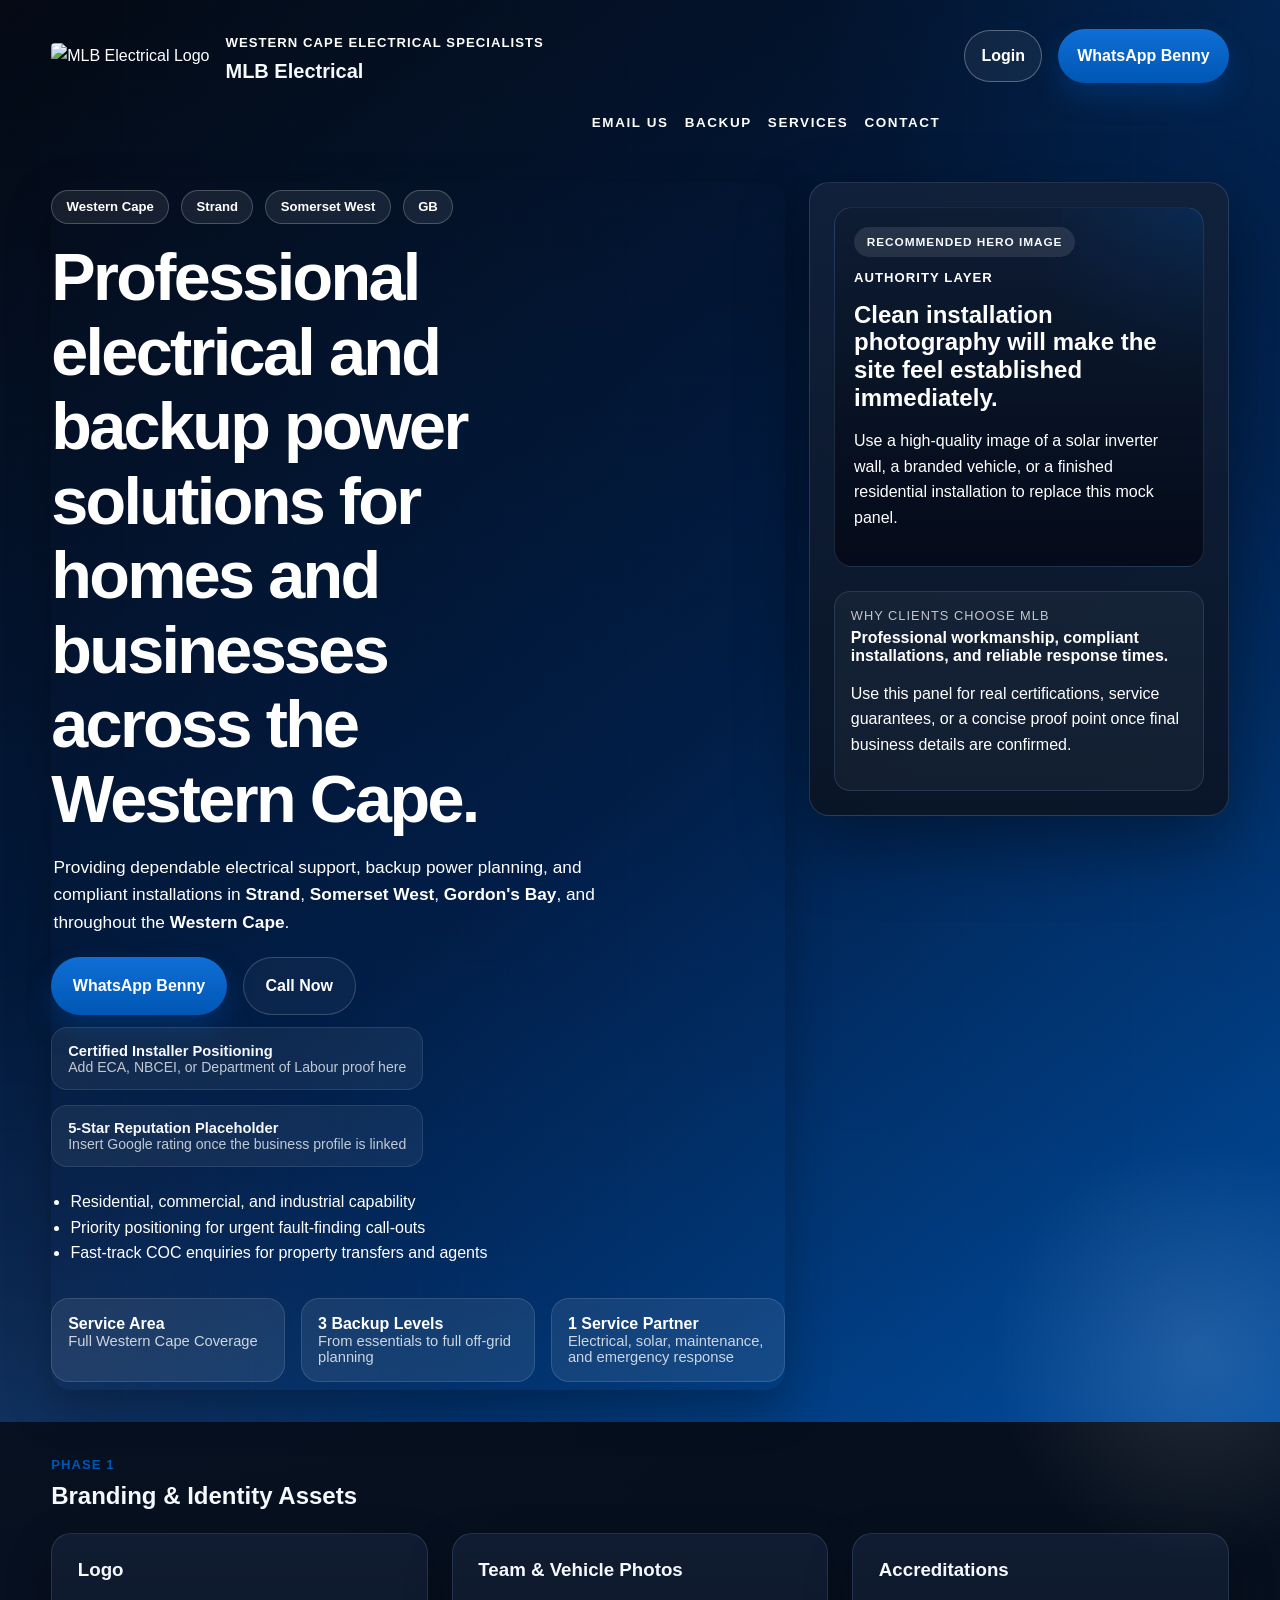
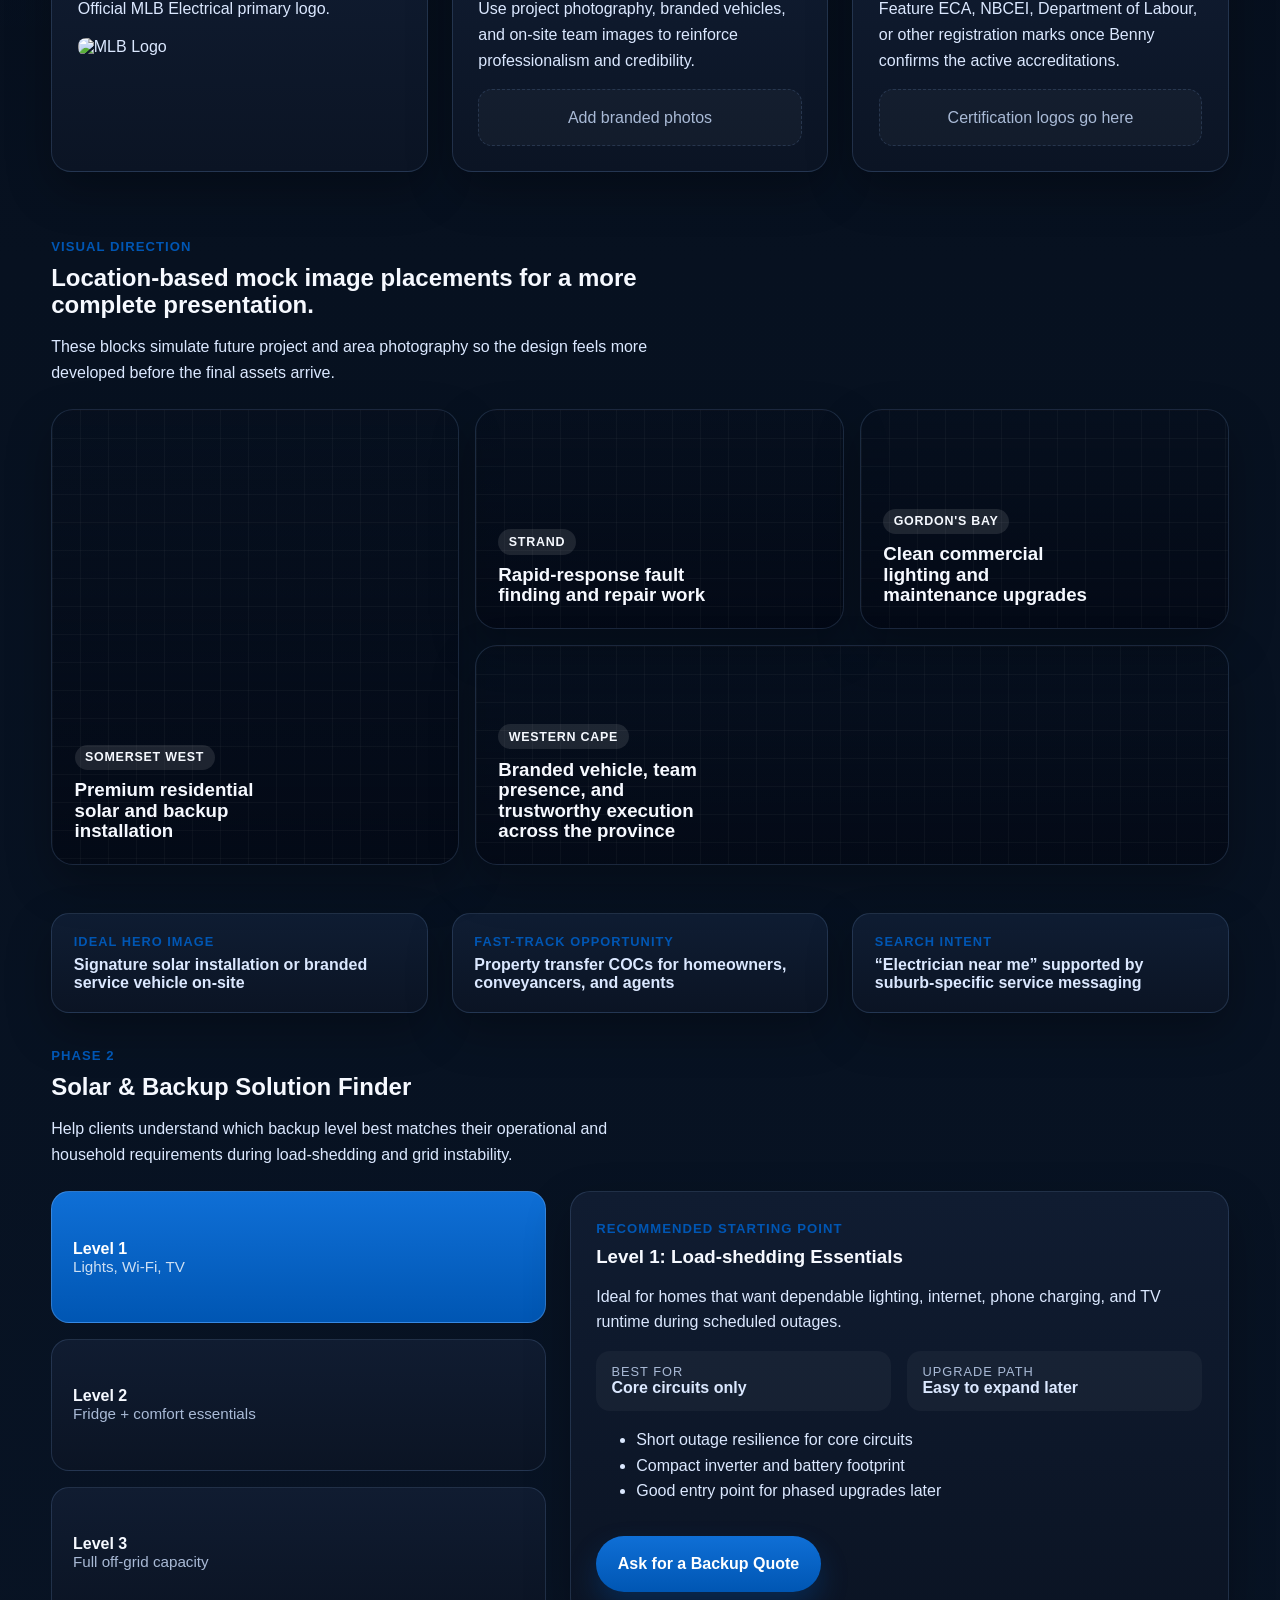
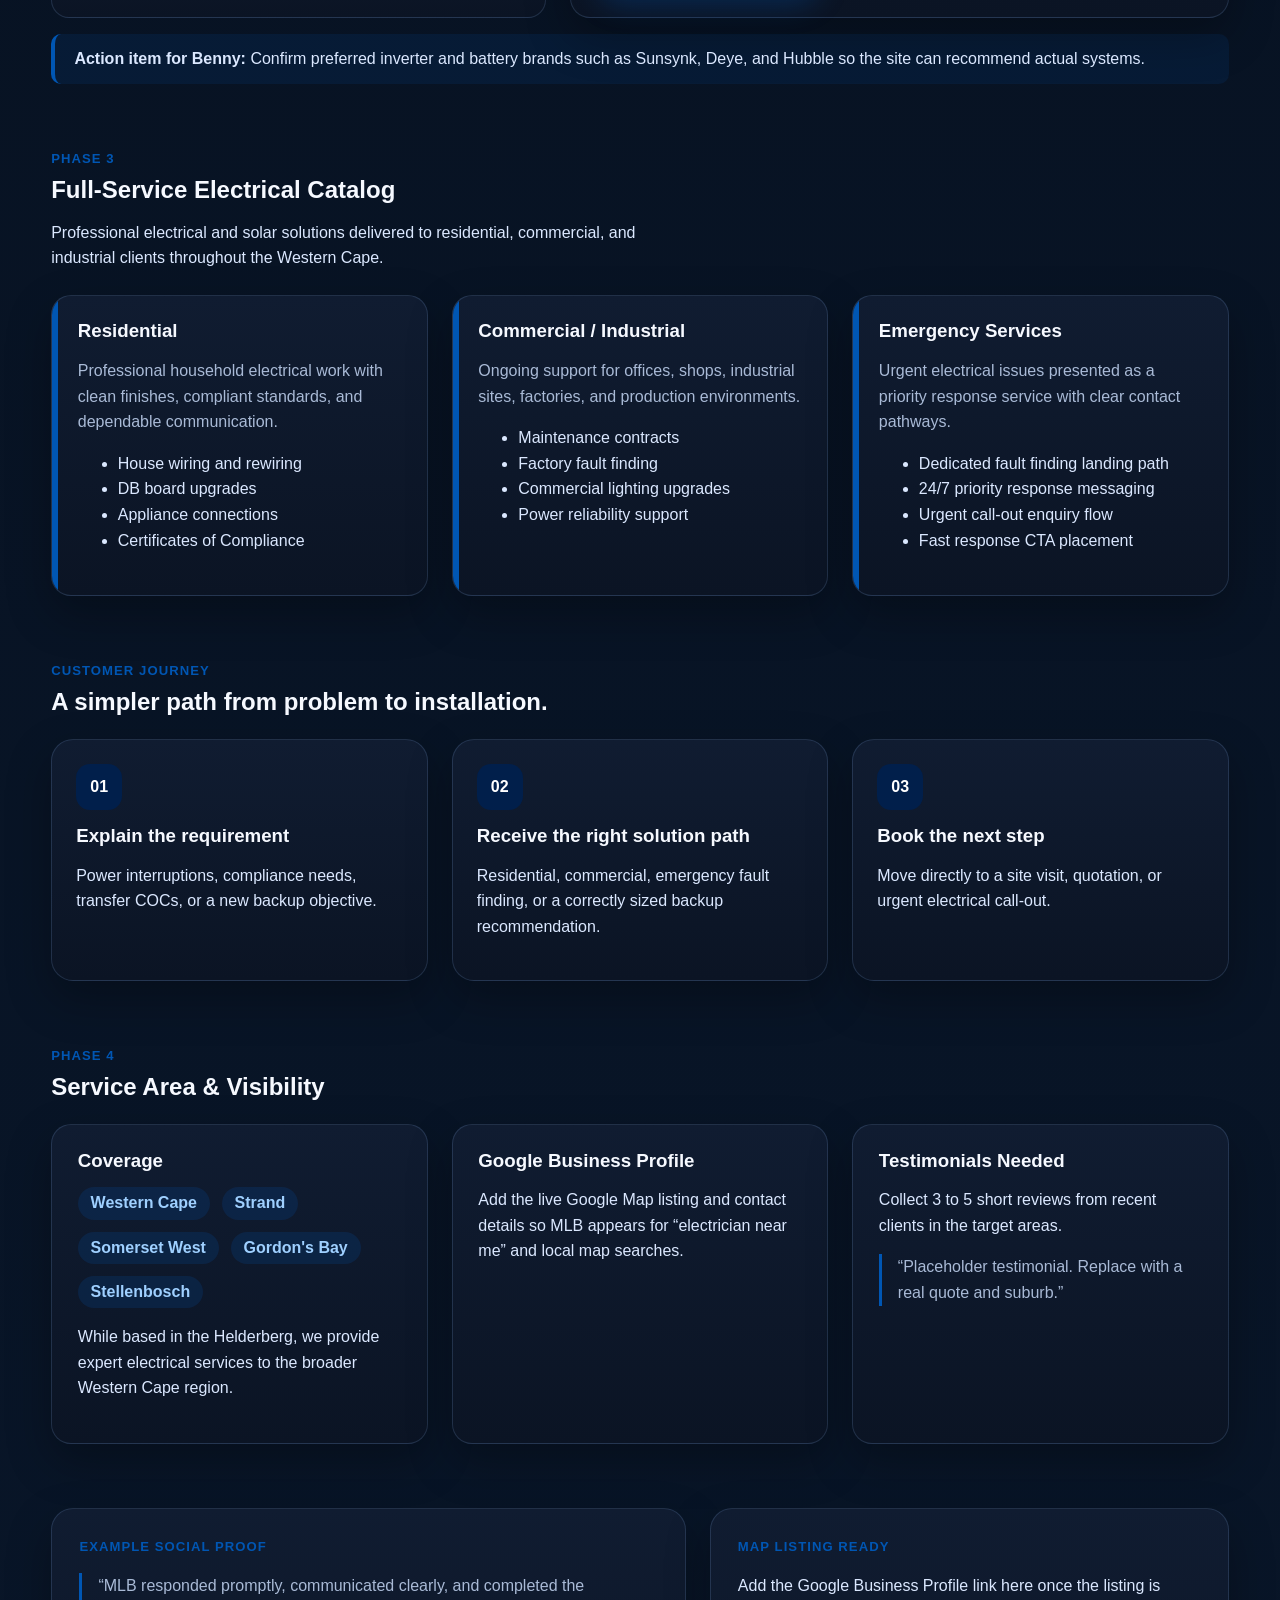
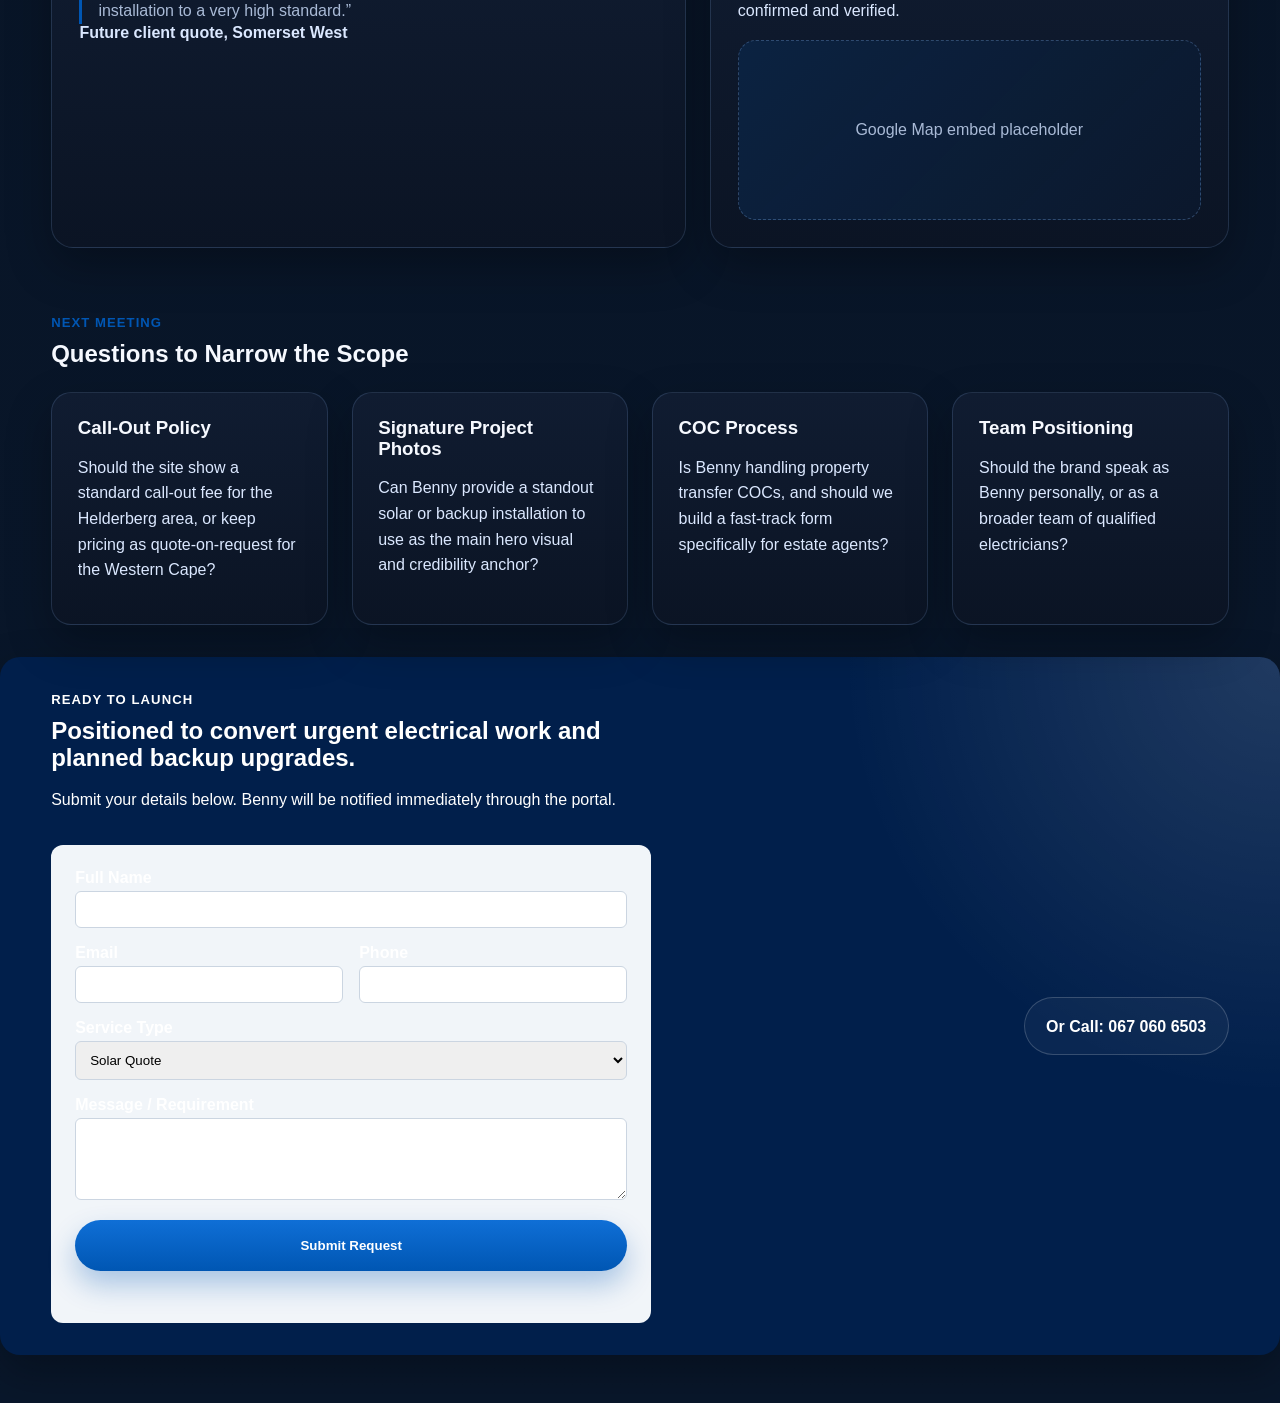
==== wwwroot/index.html @ dd50b332 "Expand service area coverage to include entire Western Cape" ====
<!DOCTYPE html>
<html lang="en">
  <head>
    <meta charset="UTF-8" />
    <meta name="viewport" content="width=device-width, initial-scale=1.0" />
    <title>MLB Electrical | Solar, Backup & Electrical Services</title>
    <meta
      name="description"
      content="MLB Electrical provides solar backup systems, residential electrical work, and commercial maintenance across the Western Cape, including Strand, Somerset West, and Gordon's Bay."
    />
    <link rel="preconnect" href="https://fonts.googleapis.com" />
    <link rel="preconnect" href="https://fonts.gstatic.com" crossorigin />
    <link
      href="https://fonts.googleapis.com/css2?family=Montserrat:wght@600;700;800&family=Roboto:wght@400;500;700&display=swap"
      rel="stylesheet"
    />
    <link rel="stylesheet" href="styles.css" />
    <meta http-equiv="Content-Security-Policy" content="default-src 'self'; script-src 'self' 'unsafe-inline' 'unsafe-eval' https://www.googletagmanager.com https://www.google-analytics.com https://challenges.cloudflare.com https://static.cloudflareinsights.com; script-src-elem 'self' 'unsafe-inline' https://www.googletagmanager.com https://challenges.cloudflare.com https://static.cloudflareinsights.com; style-src 'self' 'unsafe-inline' https://fonts.googleapis.com; font-src 'self' https://fonts.gstatic.com; img-src 'self' data: https://www.google-analytics.com; connect-src 'self' https://www.google-analytics.com https://static.cloudflareinsights.com; frame-src 'self' https://challenges.cloudflare.com;">
  </head>
  <body>
    <div class="page-shell">
    <header class="hero">
      <nav class="nav">
        <a class="brand" href="/" aria-label="MLB Electrical home">
          <div class="brand-mark">
            <img src="/logo/logo.jpg" alt="MLB Electrical Logo">
          </div>
          <div class="brand-copy">
            <p class="eyebrow">Western Cape Electrical Specialists</p>
            <span class="brand-title">MLB Electrical</span>
          </div>
        </a>
        
        <div class="nav-actions">
          <a class="button button-login d-none-mobile" href="/login">Login</a>
          <a class="button button-nav d-none-mobile" href="https://wa.me/27670606503">WhatsApp Benny</a>
          <button
            class="menu-toggle"
            type="button"
            aria-expanded="false"
            aria-controls="primary-nav"
            aria-label="Open navigation menu"
          >
            <span></span>
            <span></span>
            <span></span>
          </button>
        </div>

        <div class="nav-links" id="primary-nav">
          <a href="/login" class="d-only-mobile">Portal Login</a>
          <a href="https://wa.me/27670606503" class="d-only-mobile">WhatsApp Benny</a>
          <a href="mailto:beniemianga13@gmail.com">Email Us</a>
          <a href="#backup-finder">Backup</a>
          <a href="#services">Services</a>
          <a href="#contact">Contact</a>
        </div>
      </nav>

      <div class="hero-grid">
        <section class="hero-copy">
          <div class="hero-badges">
            <span>Western Cape</span>
            <span>Strand</span>
            <span>Somerset West</span>
            <span>GB</span>
          </div>
          <h1 class="hero-title">
            Professional electrical and backup power solutions for homes and businesses across the Western Cape.
          </h1>
          <p class="intro">
            Providing dependable electrical support, backup power planning, and compliant installations in <strong>Strand</strong>, <strong>Somerset West</strong>, <strong>Gordon's Bay</strong>, and throughout the <strong>Western Cape</strong>.
          </p>
          <div class="hero-actions">
            <a class="button" href="https://wa.me/27670606503">WhatsApp Benny</a>
            <a class="button button-secondary" href="tel:+27670606503">Call Now</a>
          </div>
          <div class="hero-trust">
            <div class="trust-snippet">
              <strong>Certified Installer Positioning</strong>
              <span>Add ECA, NBCEI, or Department of Labour proof here</span>
            </div>
            <div class="trust-snippet">
              <strong>5-Star Reputation Placeholder</strong>
              <span>Insert Google rating once the business profile is linked</span>
            </div>
          </div>
          <ul class="hero-points">
            <li>Residential, commercial, and industrial capability</li>
            <li>Priority positioning for urgent fault-finding call-outs</li>
            <li>Fast-track COC enquiries for property transfers and agents</li>
          </ul>
          <div class="hero-metrics">
            <div>
              <strong>Service Area</strong>
              <span>Full Western Cape Coverage</span>
            </div>
            <div>
              <strong>3 Backup Levels</strong>
              <span>From essentials to full off-grid planning</span>
            </div>
            <div>
              <strong>1 Service Partner</strong>
              <span>Electrical, solar, maintenance, and emergency response</span>
            </div>
          </div>
        </section>

        <aside class="hero-panel">
          <div class="hero-media hero-photo">
            <div class="hero-media-badge">Recommended Hero Image</div>
            <div class="hero-media-copy">
              <p class="eyebrow">Authority Layer</p>
              <h2>Clean installation photography will make the site feel established immediately.</h2>
              <p>
                Use a high-quality image of a solar inverter wall, a branded vehicle,
                or a finished residential installation to replace this mock panel.
              </p>
            </div>
          </div>
          <div class="mini-panel">
            <span class="mini-label">Why Clients Choose MLB</span>
            <strong>Professional workmanship, compliant installations, and reliable response times.</strong>
            <p>Use this panel for real certifications, service guarantees, or a concise proof point once final business details are confirmed.</p>
          </div>
        </aside>
      </div>
    </header>

    <main>
      <section class="section identity">
        <div class="section-heading">
          <p class="eyebrow">Phase 1</p>
          <h2>Branding & Identity Assets</h2>
        </div>
        <div class="card-grid d-grid gap-2 d-md-block mobile-slider">
          <article class="card">
            <h3>Logo</h3>
            <p>Official MLB Electrical primary logo.</p>
            <img src="/logo/logo.jpg" alt="MLB Logo" style="width: 100%; border-radius: 8px;">
          </article>
          <article class="card">
            <h3>Team & Vehicle Photos</h3>
            <p>Use project photography, branded vehicles, and on-site team images to reinforce professionalism and credibility.</p>
            <div class="placeholder">Add branded photos</div>
          </article>
          <article class="card">
            <h3>Accreditations</h3>
            <p>Feature ECA, NBCEI, Department of Labour, or other registration marks once Benny confirms the active accreditations.</p>
            <div class="placeholder">Certification logos go here</div>
          </article>
        </div>
      </section>

      <section class="section gallery-section">
        <div class="section-heading">
          <p class="eyebrow">Visual Direction</p>
          <h2>Location-based mock image placements for a more complete presentation.</h2>
          <p>These blocks simulate future project and area photography so the design feels more developed before the final assets arrive.</p>
        </div>
        <div class="gallery-grid">
          <article class="mock-image tall photo-solar">
            <div class="mock-overlay">
              <span>Somerset West</span>
              <h3>Premium residential solar and backup installation</h3>
            </div>
          </article>
          <article class="mock-image photo-fault">
            <div class="mock-overlay">
              <span>Strand</span>
              <h3>Rapid-response fault finding and repair work</h3>
            </div>
          </article>
          <article class="mock-image photo-commercial">
            <div class="mock-overlay">
              <span>Gordon's Bay</span>
              <h3>Clean commercial lighting and maintenance upgrades</h3>
            </div>
          </article>
          <article class="mock-image wide photo-van">
            <div class="mock-overlay">
              <span>Western Cape</span>
              <h3>Branded vehicle, team presence, and trustworthy execution across the province</h3>
            </div>
          </article>
        </div>
      </section>

      <section class="section trust-strip">
        <div class="trust-card">
          <span class="trust-label">Ideal hero image</span>
          <strong>Signature solar installation or branded service vehicle on-site</strong>
        </div>
        <div class="trust-card">
          <span class="trust-label">Fast-track opportunity</span>
          <strong>Property transfer COCs for homeowners, conveyancers, and agents</strong>
        </div>
        <div class="trust-card">
          <span class="trust-label">Search intent</span>
          <strong>“Electrician near me” supported by suburb-specific service messaging</strong>
        </div>
      </section>

      <section id="backup-finder" class="section accent-section">
        <div class="section-heading">
          <p class="eyebrow">Phase 2</p>
          <h2>Solar & Backup Solution Finder</h2>
          <p>
            Help clients understand which backup level best matches their operational and household requirements during load-shedding and grid instability.
          </p>
        </div>

        <div class="finder">
          <div class="finder-options" role="tablist" aria-label="Backup options">
            <button class="tier-button active" data-tier="1" role="tab" aria-selected="true">
              Level 1
              <span>Lights, Wi-Fi, TV</span>
            </button>
            <button class="tier-button" data-tier="2" role="tab" aria-selected="false">
              Level 2
              <span>Fridge + comfort essentials</span>
            </button>
            <button class="tier-button" data-tier="3" role="tab" aria-selected="false">
              Level 3
              <span>Full off-grid capacity</span>
            </button>
          </div>

          <article class="finder-result card" id="tier-result" aria-live="polite">
            <p class="eyebrow">Recommended starting point</p>
            <h3>Level 1: Load-shedding Essentials</h3>
            <p>
              Ideal for homes that want dependable lighting, internet, phone charging,
              and TV runtime during scheduled outages.
            </p>
            <div class="result-specs">
              <div><span>Best For</span><strong>Core circuits only</strong></div>
              <div><span>Upgrade Path</span><strong>Easy to expand later</strong></div>
            </div>
            <ul>
              <li>Short outage resilience for core circuits</li>
              <li>Compact inverter and battery footprint</li>
              <li>Good entry point for phased upgrades later</li>
            </ul>
            <a class="button result-cta" href="#contact">Ask for a Backup Quote</a>
          </article>
        </div>

        <div class="brand-note">
          <strong>Action item for Benny:</strong> Confirm preferred inverter and battery
          brands such as Sunsynk, Deye, and Hubble so the site can recommend actual systems.
        </div>
      </section>

      <section id="services" class="section">
        <div class="section-heading">
          <p class="eyebrow">Phase 3</p>
          <h2>Full-Service Electrical Catalog</h2>
          <p>Professional electrical and solar solutions delivered to residential, commercial, and industrial clients throughout the Western Cape.</p>
        </div>

        <div class="service-grid">
          <article class="service-card">
            <h3>Residential</h3>
            <p>Professional household electrical work with clean finishes, compliant standards, and dependable communication.</p>
            <ul>
              <li>House wiring and rewiring</li>
              <li>DB board upgrades</li>
              <li>Appliance connections</li>
              <li>Certificates of Compliance</li>
            </ul>
          </article>
          <article class="service-card">
            <h3>Commercial / Industrial</h3>
            <p>Ongoing support for offices, shops, industrial sites, factories, and production environments.</p>
            <ul>
              <li>Maintenance contracts</li>
              <li>Factory fault finding</li>
              <li>Commercial lighting upgrades</li>
              <li>Power reliability support</li>
            </ul>
          </article>
          <article class="service-card emergency">
            <h3>Emergency Services</h3>
            <p>Urgent electrical issues presented as a priority response service with clear contact pathways.</p>
            <ul>
              <li>Dedicated fault finding landing path</li>
              <li>24/7 priority response messaging</li>
              <li>Urgent call-out enquiry flow</li>
              <li>Fast response CTA placement</li>
            </ul>
          </article>
        </div>
      </section>

      <section class="section process-section">
        <div class="section-heading">
          <p class="eyebrow">Customer Journey</p>
          <h2>A simpler path from problem to installation.</h2>
        </div>
        <div class="process-grid">
          <article class="process-step">
            <span>01</span>
            <h3>Explain the requirement</h3>
            <p>Power interruptions, compliance needs, transfer COCs, or a new backup objective.</p>
          </article>
          <article class="process-step">
            <span>02</span>
            <h3>Receive the right solution path</h3>
            <p>Residential, commercial, emergency fault finding, or a correctly sized backup recommendation.</p>
          </article>
          <article class="process-step">
            <span>03</span>
            <h3>Book the next step</h3>
            <p>Move directly to a site visit, quotation, or urgent electrical call-out.</p>
          </article>
        </div>
      </section>

      <section class="section seo-section">
        <div class="section-heading">
          <p class="eyebrow">Phase 4</p>
          <h2>Service Area & Visibility</h2>
        </div>
        <div class="seo-grid">
          <article class="card">
            <h3>Coverage</h3>
            <div class="area-tags">
              <span>Western Cape</span>
              <span>Strand</span>
              <span>Somerset West</span>
              <span>Gordon's Bay</span>
              <span>Stellenbosch</span>
            </div>
            <p>While based in the Helderberg, we provide expert electrical services to the broader Western Cape region.</p>
          </article>
          <article class="card">
            <h3>Google Business Profile</h3>
            <p>
              Add the live Google Map listing and contact details so MLB appears for
              “electrician near me” and local map searches.
            </p>
          </article>
          <article class="card">
            <h3>Testimonials Needed</h3>
            <p>Collect 3 to 5 short reviews from recent clients in the target areas.</p>
            <blockquote>
              “Placeholder testimonial. Replace with a real quote and suburb.”
            </blockquote>
          </article>
        </div>
      </section>

      <section class="section testimonial-band">
        <div class="testimonial-card">
          <p class="eyebrow">Example Social Proof</p>
          <blockquote>
            “MLB responded promptly, communicated clearly, and completed the installation to a very high standard.”
          </blockquote>
          <strong>Future client quote, Somerset West</strong>
        </div>
        <div class="testimonial-card">
          <p class="eyebrow">Map Listing Ready</p>
          <p>Add the Google Business Profile link here once the listing is confirmed and verified.</p>
          <div class="map-placeholder">Google Map embed placeholder</div>
        </div>
      </section>

      <section class="section discussion">
        <div class="section-heading">
          <p class="eyebrow">Next Meeting</p>
          <h2>Questions to Narrow the Scope</h2>
        </div>
        <div class="question-grid">
          <article class="card">
            <h3>Call-Out Policy</h3>
            <p>Should the site show a standard call-out fee for the Helderberg area, or keep pricing as quote-on-request for the Western Cape?</p>
          </article>
          <article class="card">
            <h3>Signature Project Photos</h3>
            <p>Can Benny provide a standout solar or backup installation to use as the main hero visual and credibility anchor?</p>
          </article>
          <article class="card">
            <h3>COC Process</h3>
            <p>Is Benny handling property transfer COCs, and should we build a fast-track form specifically for estate agents?</p>
          </article>
          <article class="card">
            <h3>Team Positioning</h3>
            <p>Should the brand speak as Benny personally, or as a broader team of qualified electricians?</p>
          </article>
        </div>
      </section>

      <section id="contact" class="section contact">
        <div style="max-width: 600px;">
          <p class="eyebrow">Ready to Launch</p>
          <h2>Positioned to convert urgent electrical work and planned backup upgrades.</h2>
          <p>
            Submit your details below. Benny will be notified immediately through the portal.
          </p>
          
          <form id="contact-form" style="margin-top: 32px; display: grid; gap: 16px; background: #f1f5f9; padding: 24px; border-radius: 12px; text-align: left;">
            <div>
                <label style="display:block; margin-bottom:4px; font-weight:600">Full Name</label>
                <input name="name" required style="width:100%; padding:10px; border:1px solid #cbd5e1; border-radius:6px" />
            </div>
            <div style="display:grid; grid-template-columns: 1fr 1fr; gap:16px">
                <div>
                    <label style="display:block; margin-bottom:4px; font-weight:600">Email</label>
                    <input name="email" type="email" style="width:100%; padding:10px; border:1px solid #cbd5e1; border-radius:6px" />
                </div>
                <div>
                    <label style="display:block; margin-bottom:4px; font-weight:600">Phone</label>
                    <input name="phone" required style="width:100%; padding:10px; border:1px solid #cbd5e1; border-radius:6px" />
                </div>
            </div>
            <div>
                <label style="display:block; margin-bottom:4px; font-weight:600">Service Type</label>
                <select name="type" style="width:100%; padding:10px; border:1px solid #cbd5e1; border-radius:6px">
                    <option>Solar Quote</option>
                    <option>Standard Electrical</option>
                    <option>Emergency Call-out</option>
                    <option>COC Enquiry</option>
                </select>
            </div>
            <div>
                <label style="display:block; margin-bottom:4px; font-weight:600">Message / Requirement</label>
                <textarea name="message" rows="4" style="width:100%; padding:10px; border:1px solid #cbd5e1; border-radius:6px"></textarea>
            </div>
            <button type="submit" class="button" style="width:100%">Submit Request</button>
            <div id="form-response" style="margin-top: 12px; font-weight:600; text-align: center;"></div>
          </form>
        </div>
        <div style="margin-top: 40px;">
            <a class="button button-secondary" href="tel:+27670606503">Or Call: 067 060 6503</a>
        </div>
      </section>
    </main>
    </div>

    <script>
        document.getElementById('contact-form').addEventListener('submit', async (e) => {
            e.preventDefault();
            const btn = e.target.querySelector('button');
            const resp = document.getElementById('form-response');
            btn.disabled = true;
            btn.innerText = 'Sending...';
            
            try {
                const formData = new FormData(e.target);
                const response = await fetch('/api/contact', {
                    method: 'POST',
                    body: formData
                });
                const data = await response.json();
                resp.style.color = '#16a34a';
                resp.innerText = data.message;
                e.target.reset();
            } catch (err) {
                resp.style.color = '#dc2626';
                resp.innerText = 'Error submitting request. Please try again.';
            } finally {
                btn.disabled = false;
                btn.innerText = 'Submit Request';
            }
        });
    </script>
    <script src="script.js"></script>
  </body>
</html>
---- wwwroot/styles.css ----
* {
  box-sizing: border-box;
}

:root {
  --electric-blue: #0056b3;
  --deep-navy: #011f4b;
  --black-blue: #050b16;
  --white: #ffffff;
  --ink: #dbe8ff;
  --ink-strong: #f6f9ff;
  --text-dark: #a9bad6;
  --border: rgba(108, 145, 196, 0.22);
  --surface: #0b1424;
  --surface-soft: #101c31;
  --surface-strong: #132440;
  --shadow: 0 18px 45px rgba(0, 0, 0, 0.28);
  --shadow-strong: 0 28px 70px rgba(0, 0, 0, 0.38);
  --radius: 20px;
}

html {
  scroll-behavior: smooth;
}

body {
  margin: 0;
  font-family: "Roboto", Arial, sans-serif;
  color: var(--ink);
  background:
    radial-gradient(circle at top left, rgba(0, 86, 179, 0.18), transparent 26%),
    linear-gradient(180deg, #030814 0%, #071120 30%, #09172b 100%);
}

h1,
h2,
h3 {
  margin: 0 0 0.8rem;
  font-family: "Montserrat", Arial, sans-serif;
  line-height: 1.1;
  color: var(--ink-strong);
}

p,
li,
blockquote,
a,
button {
  line-height: 1.6;
}

.hero,
.section {
  padding: 2rem clamp(1.2rem, 4vw, 5rem);
}

.page-shell {
  overflow: hidden;
}

.d-grid {
  display: grid;
}

.gap-2 {
  gap: 1rem;
}

.hero {
  padding-top: 1.5rem;
  background:
    linear-gradient(180deg, rgba(0, 0, 0, 0.14), rgba(0, 0, 0, 0)),
    radial-gradient(circle at top right, rgba(0, 86, 179, 0.24), transparent 24%),
    radial-gradient(circle at bottom left, rgba(255, 255, 255, 0.06), transparent 24%),
    linear-gradient(140deg, rgba(5, 11, 22, 0.98), rgba(1, 31, 75, 0.98) 52%, rgba(0, 86, 179, 0.88));
  color: var(--white);
  position: relative;
}

.hero::after {
  content: "";
  position: absolute;
  inset: auto -10% -140px auto;
  width: 420px;
  height: 420px;
  border-radius: 50%;
  background: radial-gradient(circle, rgba(255, 255, 255, 0.12), transparent 70%);
  pointer-events: none;
}

.hero::before {
  content: "";
  position: absolute;
  inset: 0;
  background:
    linear-gradient(90deg, rgba(255, 255, 255, 0.04) 1px, transparent 1px),
    linear-gradient(rgba(255, 255, 255, 0.04) 1px, transparent 1px);
  background-size: 42px 42px;
  opacity: 0.14;
  pointer-events: none;
}

.nav,
.hero-grid,
.finder,
.service-grid,
.seo-grid,
.question-grid,
.contact,
.process-grid,
.trust-strip,
.card-grid,
.testimonial-band {
  display: grid;
  gap: 1.5rem;
}

.nav {
  grid-template-columns: 1fr auto;
  align-items: center;
  margin-bottom: 3rem;
  position: relative;
  z-index: 1;
}

.menu-toggle {
  display: none;
  width: 48px;
  height: 48px;
  padding: 0;
  border: 1px solid rgba(255, 255, 255, 0.18);
  border-radius: 14px;
  background: rgba(255, 255, 255, 0.04);
  cursor: pointer;
}

.menu-toggle span {
  display: block;
  width: 18px;
  height: 2px;
  margin: 4px auto;
  border-radius: 999px;
  background: var(--white);
  transition: transform 160ms ease, opacity 160ms ease;
}

.menu-toggle.is-open span:nth-child(1) {
  transform: translateY(6px) rotate(45deg);
}

.menu-toggle.is-open span:nth-child(2) {
  opacity: 0;
}

.menu-toggle.is-open span:nth-child(3) {
  transform: translateY(-6px) rotate(-45deg);
}

.brand {
  display: flex;
  gap: 1rem;
  align-items: center;
  color: inherit;
  text-decoration: none;
}

.brand-copy {
  display: block;
}

.brand-mark {
  display: flex;
  align-items: center;
  justify-content: center;
  height: 64px;
}

.brand-mark img {
  max-height: 100%;
  width: auto;
  border-radius: 4px;
  object-fit: contain;
}

.brand-title {
  display: block;
  font-family: "Montserrat", Arial, sans-serif;
  font-size: 1.25rem;
  font-weight: 800;
  color: var(--ink-strong);
  line-height: 1;
}

.nav-actions {
  display: flex;
  align-items: center;
  gap: 1rem;
}

.d-only-mobile {
  display: none;
}

.nav-links {
  display: flex;
  gap: 1rem;
  align-items: center;
  justify-content: flex-end;
  flex-wrap: wrap;
}

.nav-links a {
  color: var(--white);
  text-decoration: none;
  font-family: "Montserrat", Arial, sans-serif;
  font-size: 0.84rem;
  font-weight: 600;
  letter-spacing: 0.12em;
  text-transform: uppercase;
}

.hero h1,
.hero h2,
.hero .eyebrow,
.hero p,
.hero li {
  color: var(--white);
}

.hero-grid {
  grid-template-columns: minmax(0, 1.4fr) minmax(280px, 420px);
  align-items: start;
  position: relative;
  z-index: 1;
}

.hero-copy,
.hero-panel,
.card,
.service-card,
.finder-result,
.contact {
  border-radius: var(--radius);
  box-shadow: var(--shadow);
}

.hero-copy {
  padding: 0.5rem 0;
}

.hero-badges {
  display: flex;
  flex-wrap: wrap;
  gap: 0.75rem;
  margin-bottom: 1rem;
}

.hero-badges span {
  padding: 0.55rem 0.9rem;
  border: 1px solid rgba(255, 255, 255, 0.22);
  border-radius: 999px;
  background: rgba(255, 255, 255, 0.08);
  font-size: 0.82rem;
  font-weight: 600;
  white-space: nowrap;
}

.hero-title {
  max-width: 14ch;
  font-size: clamp(2.6rem, 5.2vw, 5.2rem);
  letter-spacing: -0.04em;
  margin-bottom: 1rem;
  line-height: 1.12;
  text-wrap: balance;
}

.intro {
  max-width: 62ch;
  font-size: 1.08rem;
  padding-inline: 0.15rem;
}

.hero-actions {
  display: flex;
  flex-wrap: wrap;
  gap: 1rem;
  margin: 1.25rem 0 1rem;
}

.hero-trust {
  display: flex;
  flex-wrap: wrap;
  gap: 0.9rem;
  margin: -0.2rem 0 1.35rem;
}

.trust-snippet {
  min-width: 220px;
  padding: 0.9rem 1rem;
  border-radius: 16px;
  background: rgba(255, 255, 255, 0.06);
  border: 1px solid rgba(255, 255, 255, 0.1);
}

.trust-snippet strong,
.trust-snippet span {
  display: block;
}

.trust-snippet strong {
  color: var(--ink-strong);
  font-family: "Montserrat", Arial, sans-serif;
  font-size: 0.92rem;
}

.trust-snippet span {
  color: rgba(255, 255, 255, 0.74);
  font-size: 0.88rem;
}

.hero-points {
  padding-left: 1.2rem;
  margin: 0;
}

.hero-metrics {
  display: grid;
  grid-template-columns: repeat(3, minmax(0, 1fr));
  gap: 1rem;
  margin-top: 2rem;
}

.hero-metrics div {
  padding: 1rem;
  border-radius: 18px;
  background: rgba(255, 255, 255, 0.08);
  border: 1px solid rgba(255, 255, 255, 0.12);
}

.hero-metrics strong,
.hero-metrics span {
  display: block;
}

.hero-metrics span {
  color: rgba(255, 255, 255, 0.78);
  font-size: 0.92rem;
}

.hero-panel {
  padding: 1.5rem;
  background: linear-gradient(180deg, rgba(18, 34, 59, 0.92), rgba(10, 20, 36, 0.92));
  border: 1px solid rgba(112, 149, 198, 0.24);
  backdrop-filter: blur(12px);
  box-shadow: var(--shadow-strong);
  align-self: start;
}

.eyebrow {
  margin: 0 0 0.5rem;
  color: var(--electric-blue);
  text-transform: uppercase;
  letter-spacing: 0.08em;
  font-size: 0.82rem;
  font-weight: 700;
}

.palette {
  display: grid;
  gap: 1rem;
  margin: 1rem 0;
}

.mini-panel {
  margin-top: 1.5rem;
  padding: 1rem;
  border-radius: 16px;
  background: rgba(255, 255, 255, 0.04);
  border: 1px solid rgba(130, 167, 214, 0.18);
}

.hero-media {
  min-height: 360px;
  display: flex;
  flex-direction: column;
  justify-content: flex-end;
  padding: 1.2rem;
  border-radius: 18px;
  background:
    linear-gradient(180deg, rgba(0, 0, 0, 0.08), rgba(0, 0, 0, 0.62)),
    radial-gradient(circle at top right, rgba(0, 86, 179, 0.38), transparent 34%),
    linear-gradient(135deg, #203657, #08101d);
  border: 1px solid rgba(130, 167, 214, 0.18);
}

.hero-photo {
  background:
    linear-gradient(180deg, rgba(3, 8, 20, 0.12), rgba(3, 8, 20, 0.78)),
    radial-gradient(circle at top right, rgba(0, 86, 179, 0.26), transparent 34%),
    url("https://images.unsplash.com/photo-1517048676732-d65bc937f952?auto=format&fit=crop&w=1400&q=80");
  background-size: cover;
  background-position: center;
}

.hero-media-badge {
  align-self: flex-start;
  margin-bottom: auto;
  padding: 0.5rem 0.8rem;
  border-radius: 999px;
  background: rgba(255, 255, 255, 0.1);
  color: var(--ink-strong);
  font: 700 0.74rem "Montserrat", Arial, sans-serif;
  letter-spacing: 0.08em;
  text-transform: uppercase;
}

.hero-media-copy h2 {
  margin-top: 0.8rem;
  line-height: 1.16;
}

.mini-panel strong,
.mini-panel p,
.mini-label {
  display: block;
}

.mini-label {
  margin-bottom: 0.4rem;
  font-size: 0.8rem;
  text-transform: uppercase;
  letter-spacing: 0.08em;
  color: rgba(255, 255, 255, 0.74);
}

.swatch {
  display: inline-block;
  width: 18px;
  height: 18px;
  margin-right: 0.6rem;
  border-radius: 50%;
  vertical-align: middle;
}

.electric {
  background: var(--electric-blue);
}

.navy {
  background: var(--deep-navy);
}

.slate {
  background: var(--black-blue);
}

.button {
  display: inline-flex;
  align-items: center;
  justify-content: center;
  padding: 0.95rem 1.35rem;
  border-radius: 999px;
  border: 0;
  background: linear-gradient(180deg, #0f6fd6, #0056b3);
  color: var(--white);
  text-decoration: none;
  font-weight: 700;
  font-family: "Montserrat", Arial, sans-serif;
  transition: transform 180ms ease, box-shadow 180ms ease, background 180ms ease;
  box-shadow: 0 14px 28px rgba(0, 86, 179, 0.3);
}

.button:hover,
.button:focus-visible {
  transform: translateY(-2px);
}

.button-secondary {
  background: rgba(255, 255, 255, 0.04);
  border: 1px solid rgba(255, 255, 255, 0.18);
  box-shadow: none;
}

.button-nav {
  padding: 0.9rem 1.2rem;
  white-space: nowrap;
}

.button-login {
  padding: 0.75rem 1rem;
  border: 1px solid rgba(255, 255, 255, 0.3);
  background: rgba(255, 255, 255, 0.06);
  box-shadow: none;
  white-space: nowrap;
}

.section {
  max-width: 1400px;
  margin: 0 auto;
}

.section-heading {
  max-width: 70ch;
  margin-bottom: 1.5rem;
}

.card-grid,
.seo-grid,
.question-grid {
  grid-template-columns: repeat(auto-fit, minmax(240px, 1fr));
}

.mobile-slider {
  scroll-snap-type: x proximity;
}

.mobile-slider > * {
  scroll-snap-align: start;
}

.card,
.service-card,
.finder-result {
  padding: 1.6rem;
  background: linear-gradient(180deg, var(--surface-soft), var(--surface));
  border: 1px solid var(--border);
  transition: transform 180ms ease, box-shadow 180ms ease, border-color 180ms ease;
}

.card:hover,
.service-card:hover,
.finder-result:hover {
  transform: translateY(-4px);
  box-shadow: 0 22px 50px rgba(0, 0, 0, 0.22);
  border-color: rgba(119, 164, 220, 0.34);
}

.placeholder {
  margin-top: 1rem;
  padding: 1.15rem;
  border: 1px dashed var(--border);
  border-radius: 14px;
  color: var(--text-dark);
  background: rgba(255, 255, 255, 0.03);
  text-align: center;
}

.gallery-grid {
  display: grid;
  gap: 1rem;
  grid-template-columns: 1.05fr 0.95fr 0.95fr;
  grid-auto-rows: 220px;
}

.mock-image {
  position: relative;
  overflow: hidden;
  border-radius: 22px;
  border: 1px solid var(--border);
  background:
    linear-gradient(180deg, rgba(0, 0, 0, 0.1), rgba(0, 0, 0, 0.58)),
    radial-gradient(circle at top right, rgba(0, 86, 179, 0.45), transparent 30%),
    linear-gradient(135deg, #203657, #0c1526);
  box-shadow: var(--shadow);
}

.photo-solar {
  background:
    linear-gradient(180deg, rgba(3, 8, 20, 0.12), rgba(3, 8, 20, 0.78)),
    url("https://images.unsplash.com/photo-1509391366360-2e959784a276?auto=format&fit=crop&w=1200&q=80");
  background-size: cover;
  background-position: center;
}

.photo-fault {
  background:
    linear-gradient(180deg, rgba(3, 8, 20, 0.18), rgba(3, 8, 20, 0.8)),
    url("https://images.unsplash.com/photo-1621905252507-b35492cc74b4?auto=format&fit=crop&w=1200&q=80");
  background-size: cover;
  background-position: center;
}

.photo-commercial {
  background:
    linear-gradient(180deg, rgba(3, 8, 20, 0.18), rgba(3, 8, 20, 0.8)),
    url("https://images.unsplash.com/photo-1497366754035-f200968a6e72?auto=format&fit=crop&w=1200&q=80");
  background-size: cover;
  background-position: center;
}

.photo-van {
  background:
    linear-gradient(180deg, rgba(3, 8, 20, 0.18), rgba(3, 8, 20, 0.78)),
    url("https://images.unsplash.com/photo-1503376780353-7e6692767b70?auto=format&fit=crop&w=1600&q=80");
  background-size: cover;
  background-position: center;
}

.mock-image::before {
  content: "";
  position: absolute;
  inset: 0;
  background:
    linear-gradient(90deg, rgba(255, 255, 255, 0.03) 1px, transparent 1px),
    linear-gradient(rgba(255, 255, 255, 0.03) 1px, transparent 1px);
  background-size: 28px 28px;
}

.mock-image.tall {
  grid-row: span 2;
}

.mock-image.wide {
  grid-column: span 2;
}

.mock-overlay {
  position: absolute;
  inset: auto 0 0 0;
  padding: 1.4rem;
  z-index: 1;
}

.mock-overlay span {
  display: inline-block;
  margin-bottom: 0.65rem;
  padding: 0.35rem 0.65rem;
  border-radius: 999px;
  background: rgba(255, 255, 255, 0.1);
  color: var(--ink-strong);
  font-size: 0.78rem;
  font-weight: 700;
  letter-spacing: 0.06em;
  text-transform: uppercase;
}

.mock-overlay h3 {
  max-width: 20ch;
  margin: 0;
}

.accent-section {
  padding-top: 0;
}

.trust-strip {
  grid-template-columns: repeat(3, minmax(0, 1fr));
  margin-top: -1rem;
}

.trust-card {
  padding: 1.25rem 1.35rem;
  border-radius: 18px;
  background: linear-gradient(180deg, #0f1d33, #0b1424);
  border: 1px solid var(--border);
  box-shadow: var(--shadow);
}

.trust-label {
  display: block;
  margin-bottom: 0.4rem;
  font-size: 0.8rem;
  font-weight: 700;
  text-transform: uppercase;
  letter-spacing: 0.08em;
  color: var(--electric-blue);
}

.finder {
  grid-template-columns: minmax(0, 0.9fr) minmax(0, 1.2fr);
  align-items: stretch;
}

.finder-options {
  display: grid;
  gap: 1rem;
}

.tier-button {
  padding: 1.2rem 1.3rem;
  text-align: left;
  border-radius: 18px;
  border: 1px solid var(--border);
  background: linear-gradient(180deg, #101c31, #0b1424);
  color: var(--ink-strong);
  font: 700 1rem "Montserrat", Arial, sans-serif;
  cursor: pointer;
  transition: transform 160ms ease, border-color 160ms ease, background 160ms ease;
}

.tier-button:hover,
.tier-button:focus-visible {
  transform: translateX(4px);
  border-color: rgba(119, 164, 220, 0.4);
}

.tier-button span {
  display: block;
  color: var(--text-dark);
  font: 500 0.95rem "Roboto", Arial, sans-serif;
}

.tier-button.active {
  background: linear-gradient(180deg, #0f6fd6, #0056b3);
  color: var(--white);
  border-color: rgba(140, 194, 255, 0.32);
}

.tier-button.active span {
  color: rgba(255, 255, 255, 0.8);
}

.result-specs {
  display: grid;
  grid-template-columns: repeat(2, minmax(0, 1fr));
  gap: 1rem;
  margin: 1rem 0 0.6rem;
}

.result-specs div {
  padding: 0.85rem 0.95rem;
  border-radius: 14px;
  background: rgba(255, 255, 255, 0.04);
}

.result-specs span,
.result-specs strong {
  display: block;
}

.result-specs span {
  font-size: 0.8rem;
  text-transform: uppercase;
  letter-spacing: 0.08em;
  color: var(--text-dark);
}

.result-cta {
  margin-top: 1rem;
}

.brand-note {
  margin-top: 1rem;
  padding: 1rem 1.2rem;
  border-left: 4px solid var(--electric-blue);
  background: rgba(0, 86, 179, 0.12);
  border-radius: 10px;
}

.service-grid {
  grid-template-columns: repeat(auto-fit, minmax(260px, 1fr));
}

.service-card {
  position: relative;
  overflow: hidden;
}

.service-card p {
  color: var(--text-dark);
}

.service-card::before {
  content: "";
  position: absolute;
  inset: 0 auto 0 0;
  width: 6px;
  background: var(--electric-blue);
}

.service-card.emergency::before {
  background: var(--electric-blue);
}

.area-tags {
  display: flex;
  flex-wrap: wrap;
  gap: 0.75rem;
  margin: 1rem 0;
}

.area-tags span {
  padding: 0.45rem 0.8rem;
  border-radius: 999px;
  background: rgba(0, 86, 179, 0.18);
  color: #9fd0ff;
  font-weight: 700;
}

blockquote {
  margin: 1rem 0 0;
  padding-left: 1rem;
  border-left: 3px solid var(--electric-blue);
  color: var(--text-dark);
}

.process-section {
  position: relative;
}

.process-grid {
  grid-template-columns: repeat(3, minmax(0, 1fr));
}

.process-step {
  padding: 1.5rem;
  border-radius: 22px;
  background: linear-gradient(180deg, var(--surface-soft), var(--surface));
  border: 1px solid var(--border);
  box-shadow: var(--shadow);
}

.process-step span {
  display: inline-grid;
  place-items: center;
  width: 46px;
  height: 46px;
  margin-bottom: 1rem;
  border-radius: 14px;
  background: var(--deep-navy);
  color: var(--white);
  font: 800 1rem "Montserrat", Arial, sans-serif;
}

.testimonial-band {
  grid-template-columns: 1.1fr 0.9fr;
}

.testimonial-card {
  padding: 1.7rem;
  border-radius: 22px;
  background: linear-gradient(180deg, var(--surface-soft), var(--surface));
  border: 1px solid var(--border);
  box-shadow: var(--shadow);
}

.map-placeholder {
  margin-top: 1rem;
  min-height: 180px;
  display: grid;
  place-items: center;
  border-radius: 18px;
  border: 1px dashed rgba(116, 162, 221, 0.34);
  background:
    linear-gradient(135deg, rgba(0, 86, 179, 0.18), rgba(1, 31, 75, 0.12)),
    #0d1728;
  color: var(--text-dark);
}

.contact {
  grid-template-columns: 1fr auto;
  align-items: center;
  margin-bottom: 3rem;
  background:
    radial-gradient(circle at top right, rgba(255, 255, 255, 0.12), transparent 30%),
    var(--deep-navy);
  color: var(--white);
}

.contact h2,
.contact p,
.contact .eyebrow {
  color: var(--white);
}

@media (max-width: 860px) {
  .nav,
  .hero-grid,
  .finder,
  .contact,
  .testimonial-band,
  .process-grid,
  .trust-strip {
    grid-template-columns: 1fr;
  }

  .nav {
    grid-template-columns: 1fr auto;
    gap: 1rem;
    margin-bottom: 2rem;
  }

  .nav-actions {
    gap: 0.5rem;
  }

  .d-none-mobile {
    display: none !important;
  }

  .d-only-mobile {
    display: flex;
  }

  .menu-toggle {
    display: inline-block;
  }

  .nav-links {
    display: none;
    position: absolute;
    top: calc(100% + 0.85rem);
    right: 0;
    left: 0;
    padding: 1rem;
    border-radius: 20px;
    background: rgba(7, 17, 32, 0.98);
    border: 1px solid rgba(112, 149, 198, 0.24);
    box-shadow: var(--shadow-strong);
    gap: 0.75rem;
  }

  .nav-links.is-open {
    display: grid;
    grid-template-columns: 1fr;
  }

  .button-nav {
    display: inline-flex;
    width: auto;
    min-height: 48px;
    padding-inline: 1rem;
  }

  .button-login {
    min-height: 48px;
  }

  .hero-metrics {
    grid-template-columns: 1fr;
  }

  .hero-title {
    max-width: 14ch;
    font-size: clamp(1.9rem, 5.8vw, 2.55rem);
    line-height: 1.28;
    margin-bottom: 0.85rem;
  }

  .hero-badges {
    flex-wrap: nowrap;
    overflow-x: auto;
    padding-bottom: 0.15rem;
    margin-inline: -0.1rem;
    margin-bottom: 0.8rem;
  }

  .nav-links a {
    font-size: 0.82rem;
    text-align: left;
  }

  .hero-badges span {
    font-size: 0.82rem;
    padding: 0.5rem 0.8rem;
  }

  .hero-trust {
    display: none;
  }

  .result-specs,
  .gallery-grid {
    grid-template-columns: 1fr;
  }

  .gallery-grid {
    grid-auto-rows: 180px;
  }

  .mock-image.tall,
  .mock-image.wide {
    grid-row: span 1;
    grid-column: span 1;
  }

  .section {
    padding-left: 1.25rem;
    padding-right: 1.25rem;
  }

  .d-md-block {
    display: block;
  }

  .card,
  .service-card,
  .finder-result,
  .testimonial-card,
  .process-step,
  .trust-card {
    padding: 1.2rem;
  }
}

@media (max-width: 560px) {
  .nav {
    gap: 0.6rem;
    margin-bottom: 1.4rem;
  }

  .brand {
    align-items: flex-start;
  }

  .brand-copy {
    display: none;
  }

  .brand-mark {
    height: 58px;
  }

  .hero-actions {
    display: grid;
    gap: 0.75rem;
    margin: 1rem 0 0.8rem;
  }

  .hero-metrics div,
  .mock-overlay,
  .hero-panel {
    padding: 1rem;
  }

  .hero-media {
    min-height: 280px;
  }

  .button,
  .button-secondary,
  .button-nav,
  .button-login {
    width: 100%;
  }

  .hero-title {
    max-width: 11ch;
    font-size: clamp(1.7rem, 6.4vw, 2.15rem);
    line-height: 1.35;
  }

  .intro {
    padding-inline: 0.25rem;
    font-size: 0.98rem;
  }

  .hero-points,
  .hero-metrics,
  .mini-panel {
    display: none;
  }

  .hero-grid {
    gap: 1rem;
  }

  .hero-panel {
    padding: 0;
    border: 0;
    background: transparent;
    box-shadow: none;
  }

  .hero-points {
    padding-left: 1rem;
  }

  .mobile-slider {
    display: grid;
    grid-auto-flow: column;
    grid-auto-columns: minmax(84%, 1fr);
    overflow-x: auto;
    padding-bottom: 0.4rem;
    margin-right: -1rem;
    padding-right: 1rem;
    -webkit-overflow-scrolling: touch;
  }

  .mobile-slider > .card {
    min-height: 100%;
  }
}
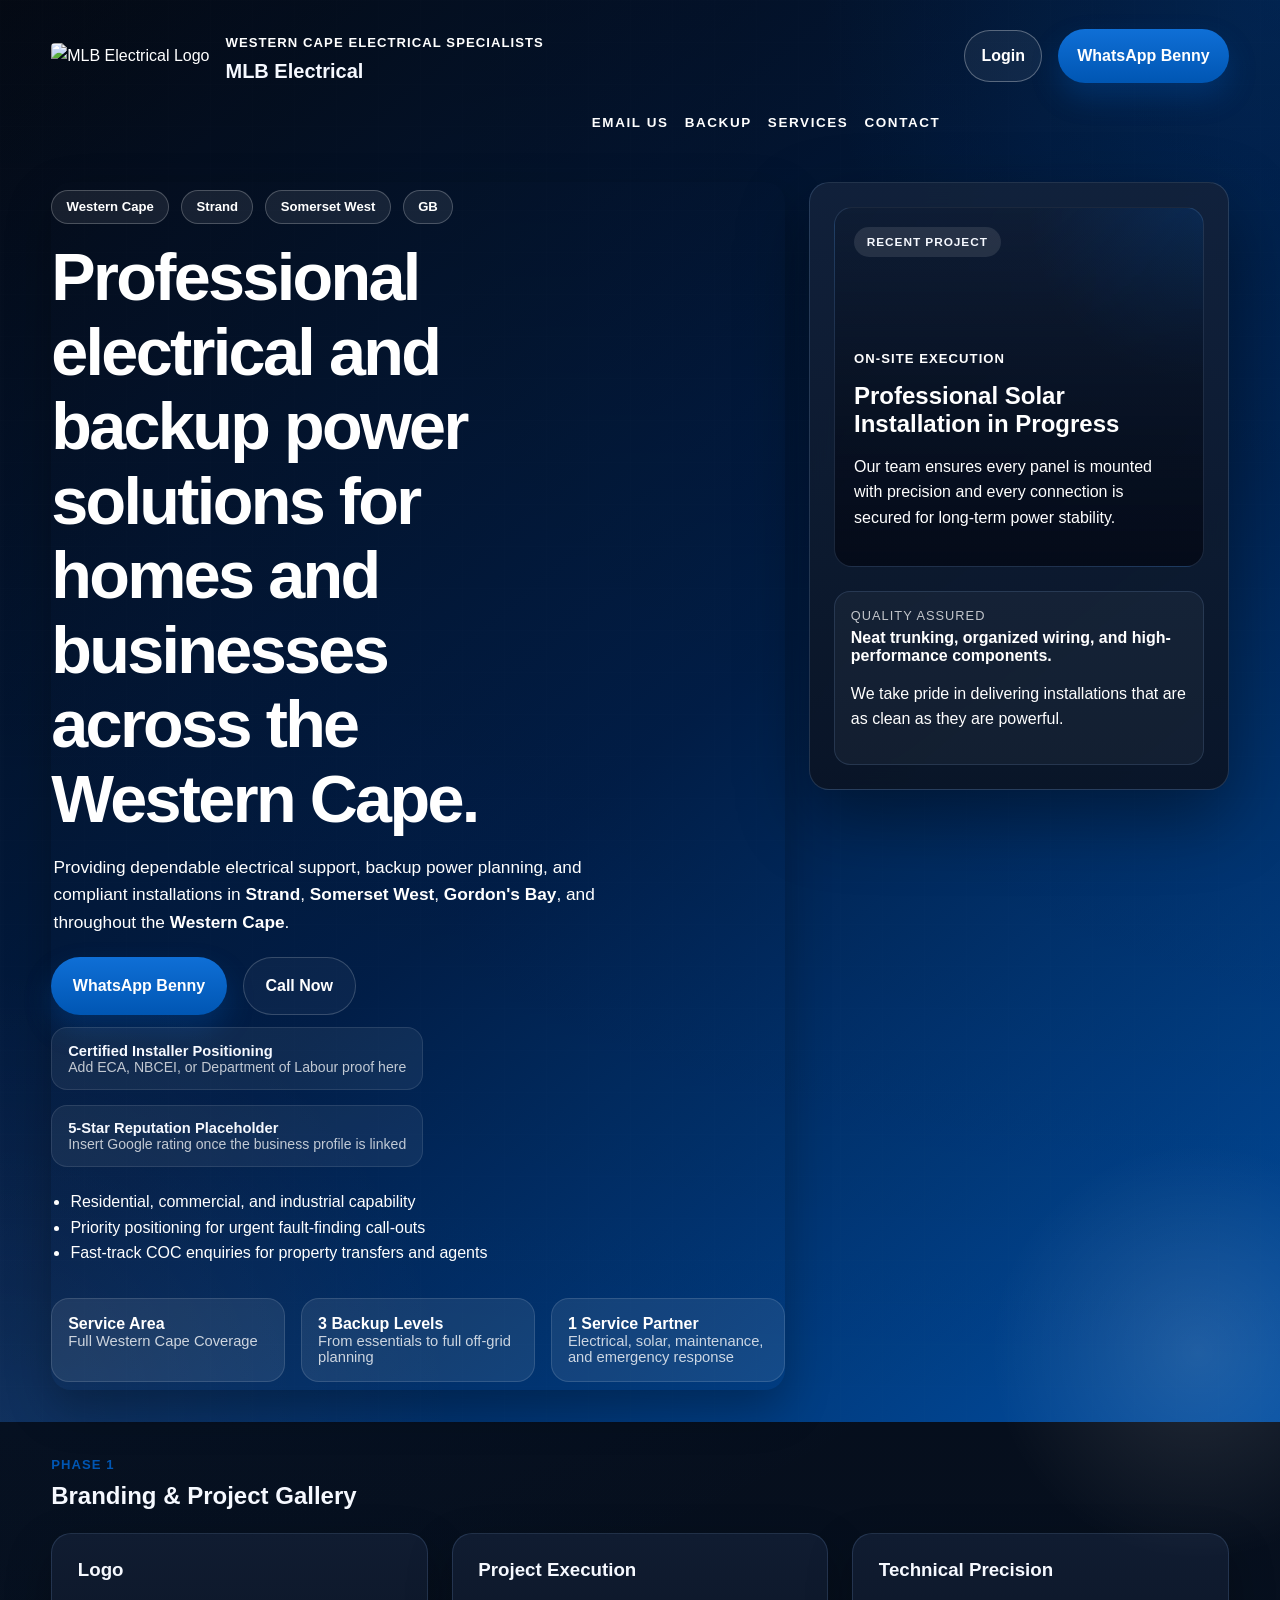
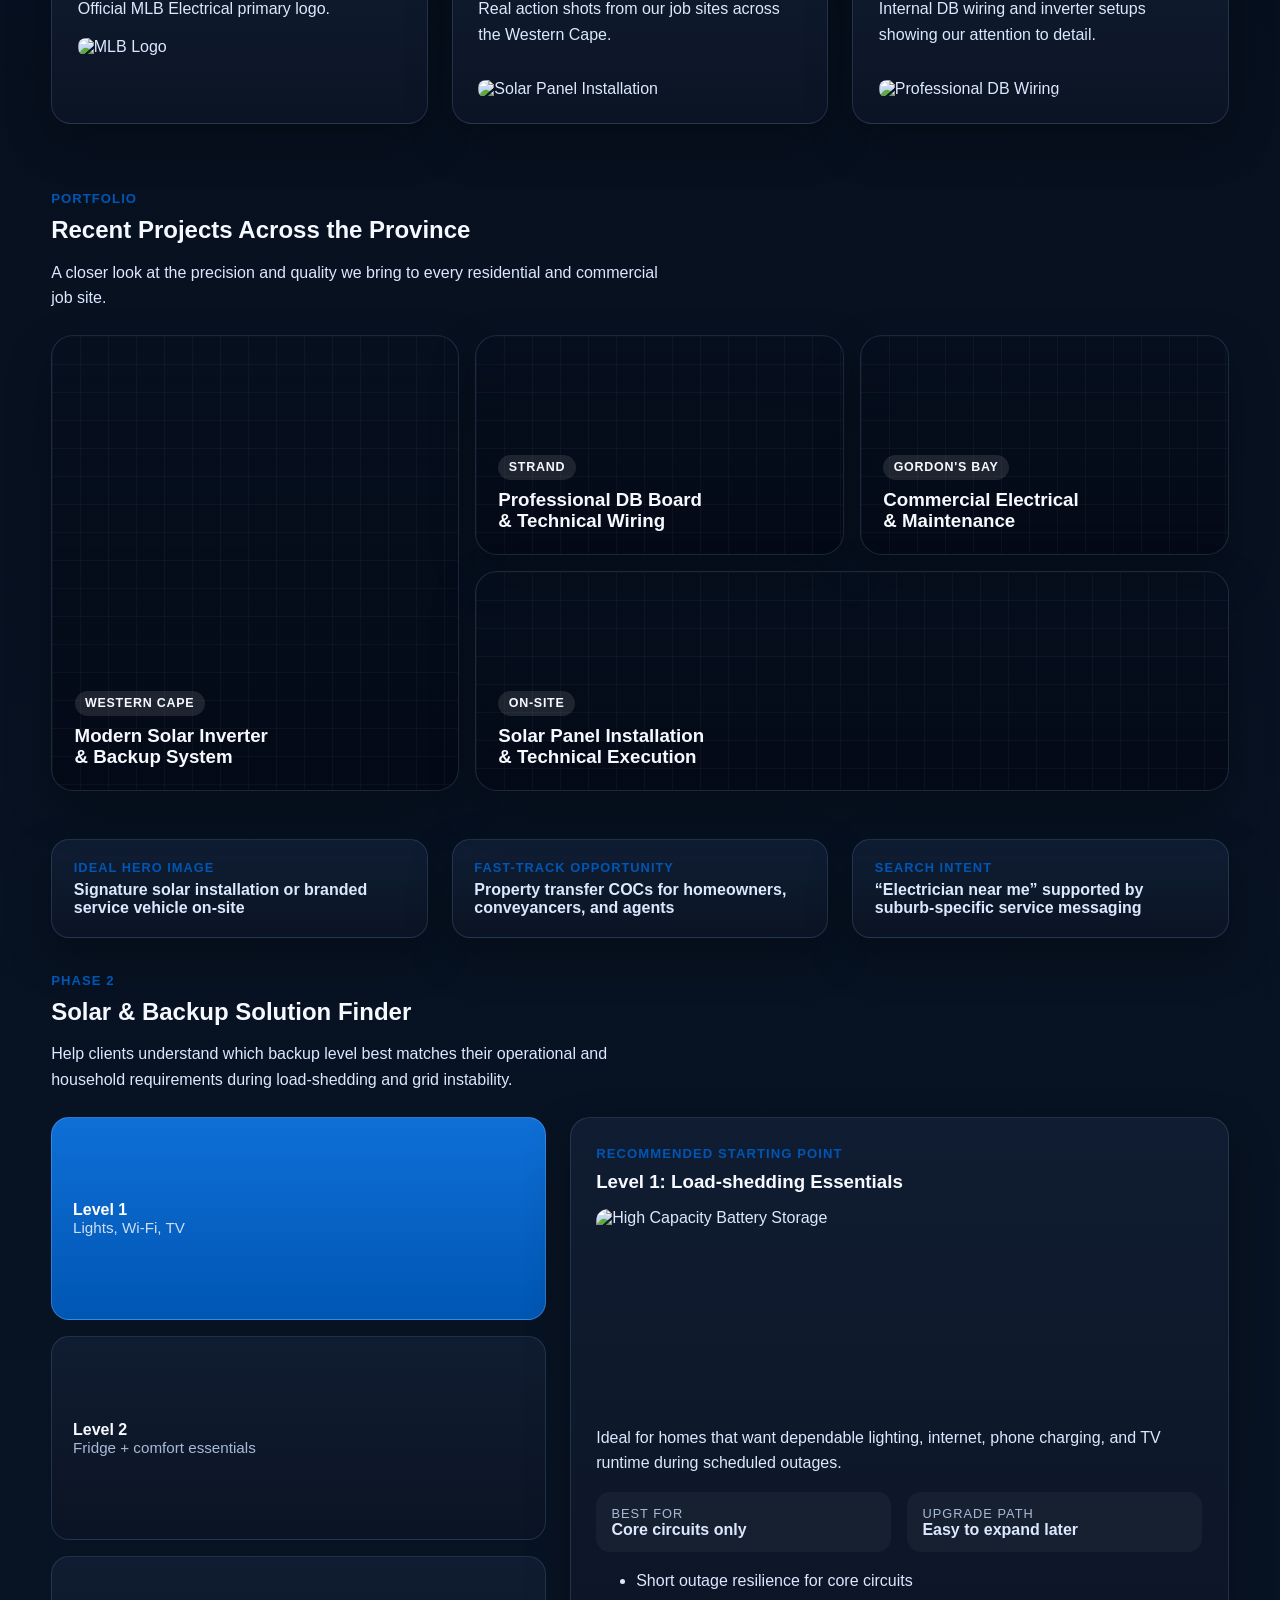
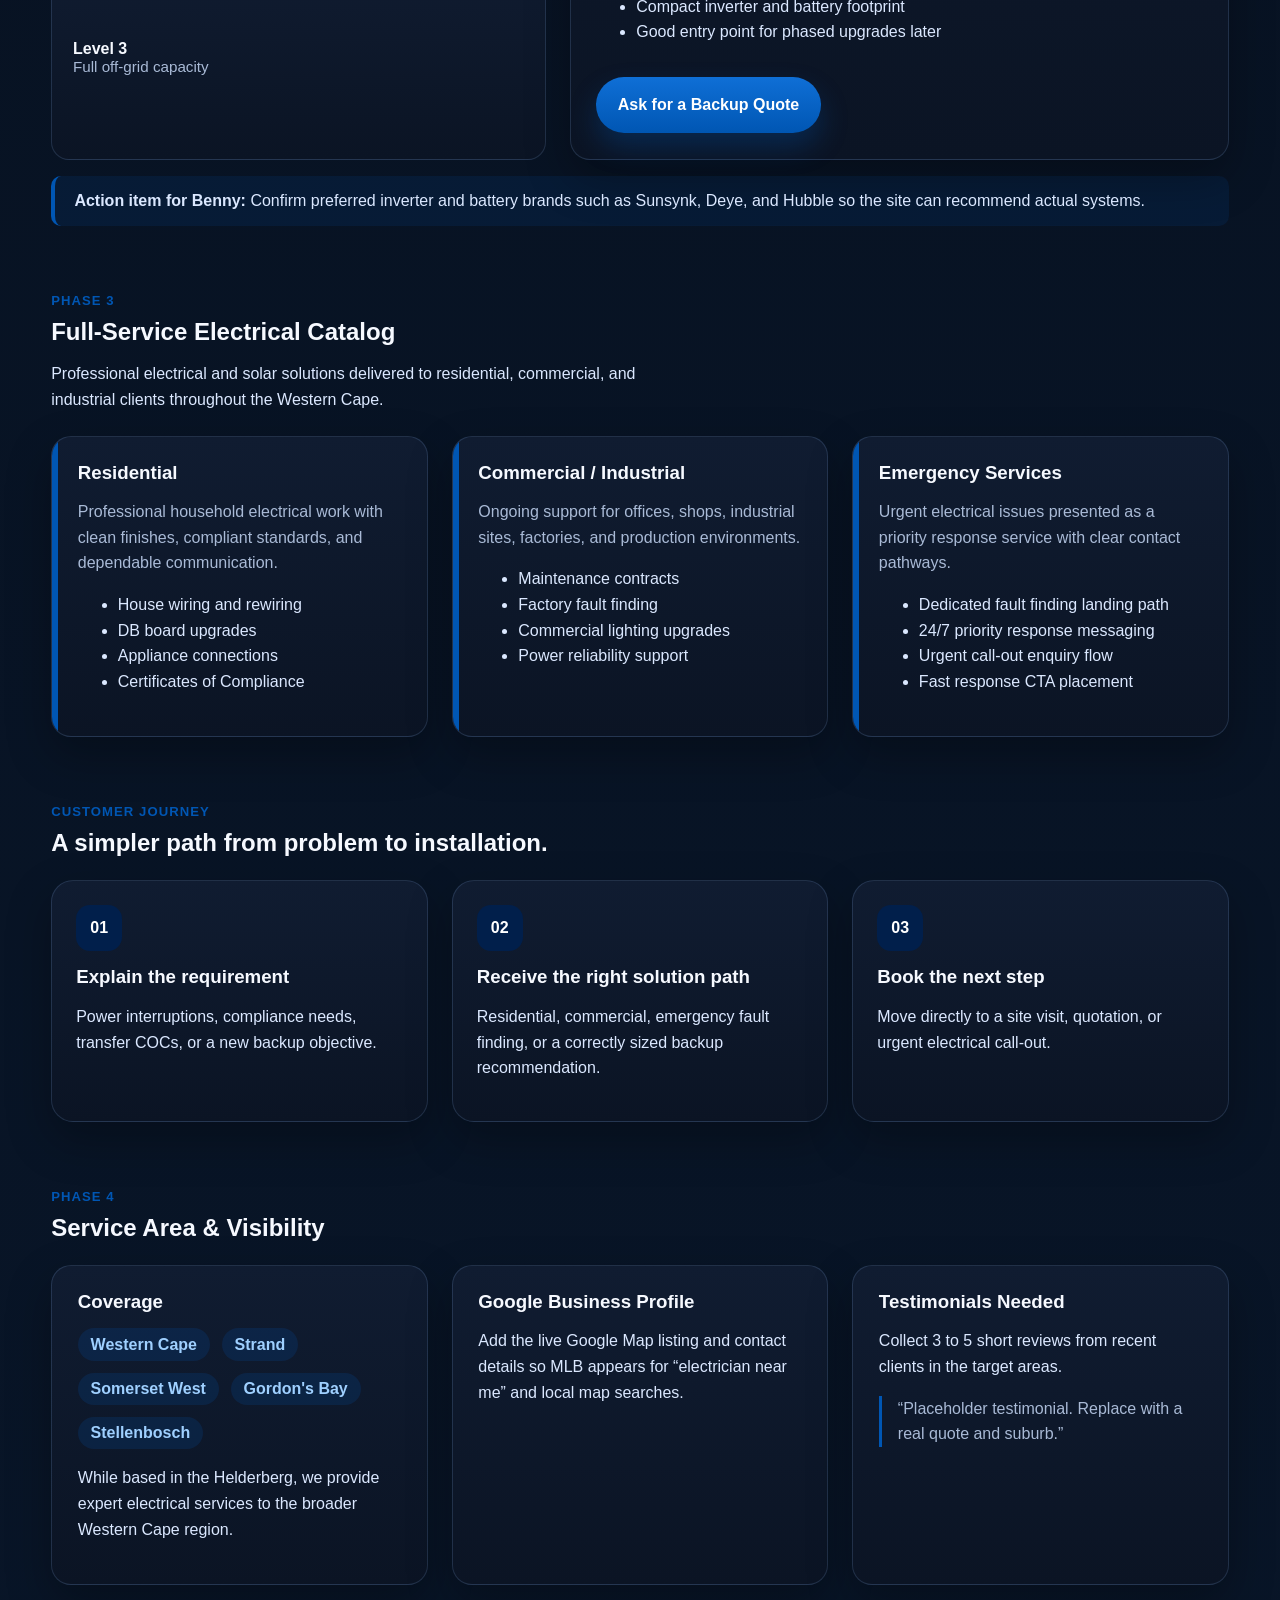
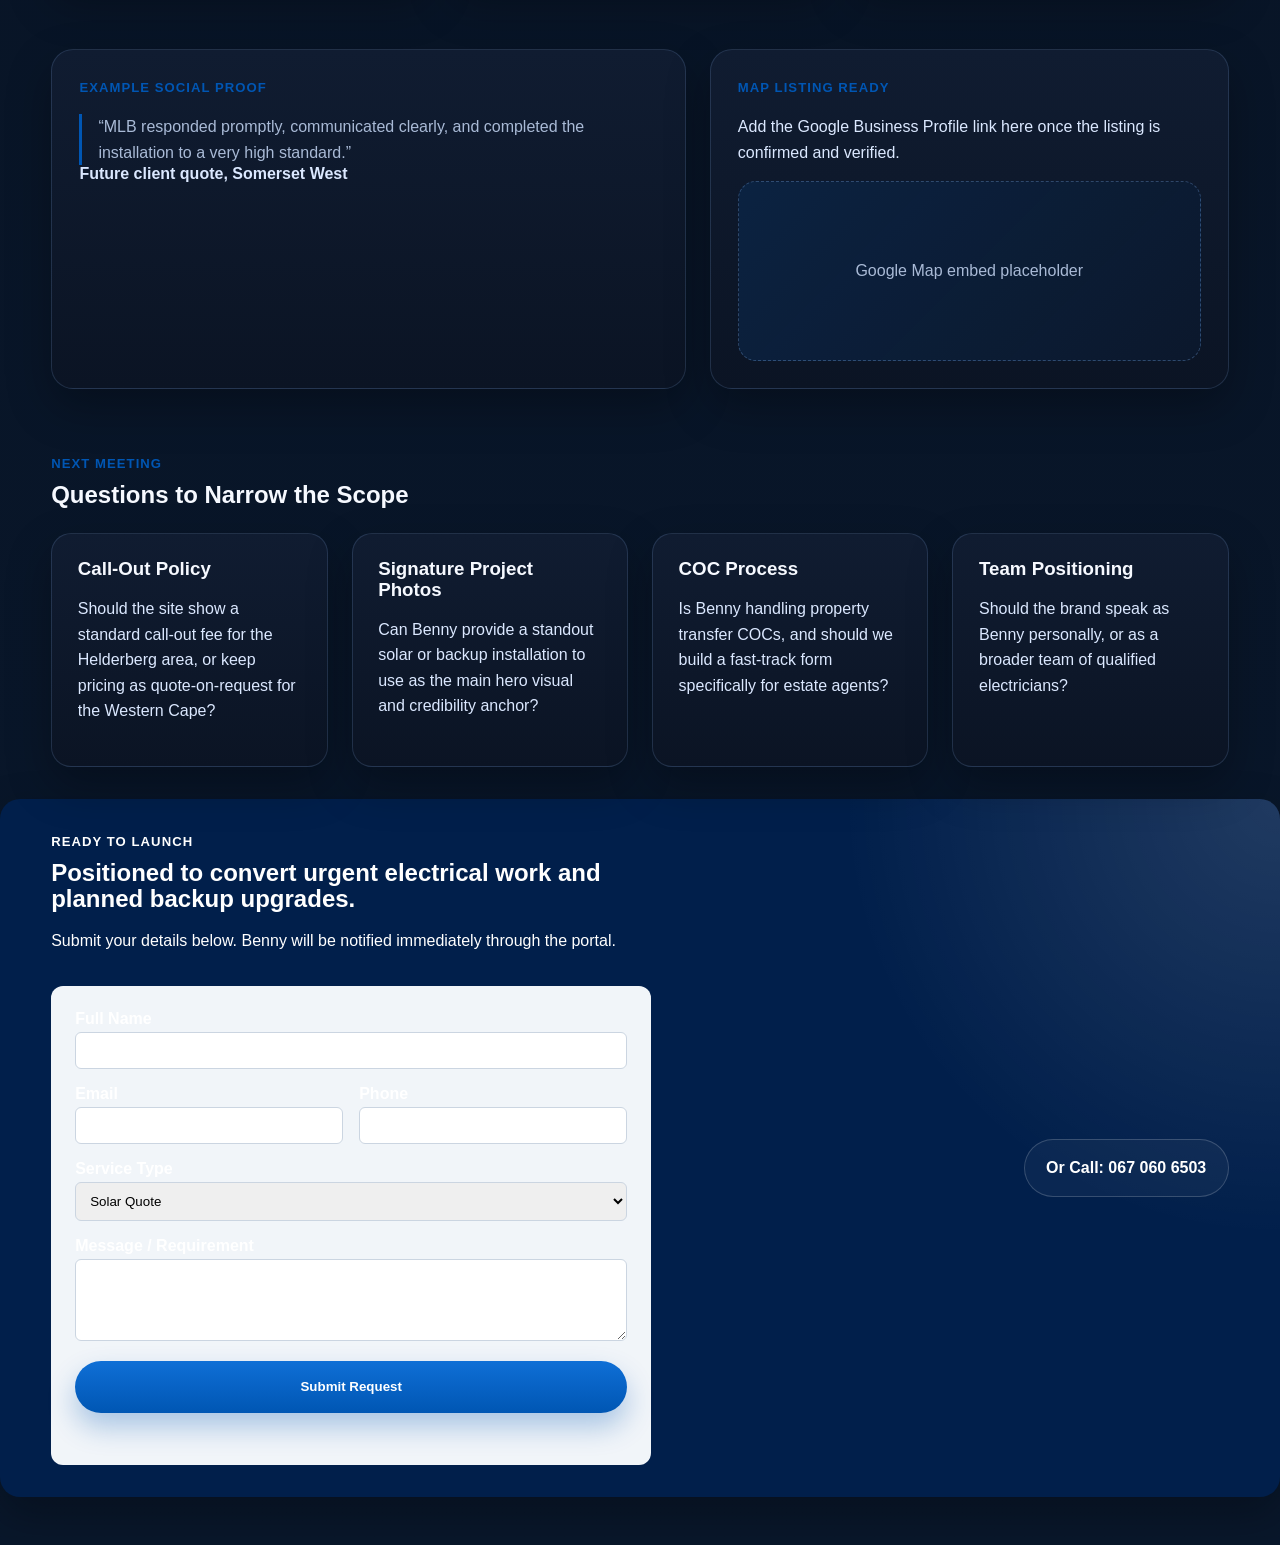
==== commit 4a616d6b: "Update website with real project images and refine gallery/hero sections" ====
--- a/wwwroot/index.html
+++ b/wwwroot/index.html
@@ -108,20 +108,19 @@
 
         <aside class="hero-panel">
           <div class="hero-media hero-photo">
-            <div class="hero-media-badge">Recommended Hero Image</div>
+            <div class="hero-media-badge">Recent Project</div>
             <div class="hero-media-copy">
-              <p class="eyebrow">Authority Layer</p>
-              <h2>Clean installation photography will make the site feel established immediately.</h2>
+              <p class="eyebrow">On-Site Execution</p>
+              <h2>Professional Solar Installation in Progress</h2>
               <p>
-                Use a high-quality image of a solar inverter wall, a branded vehicle,
-                or a finished residential installation to replace this mock panel.
+                Our team ensures every panel is mounted with precision and every connection is secured for long-term power stability.
               </p>
             </div>
           </div>
           <div class="mini-panel">
-            <span class="mini-label">Why Clients Choose MLB</span>
-            <strong>Professional workmanship, compliant installations, and reliable response times.</strong>
-            <p>Use this panel for real certifications, service guarantees, or a concise proof point once final business details are confirmed.</p>
+            <span class="mini-label">Quality Assured</span>
+            <strong>Neat trunking, organized wiring, and high-performance components.</strong>
+            <p>We take pride in delivering installations that are as clean as they are powerful.</p>
           </div>
         </aside>
       </div>
@@ -131,7 +130,7 @@
       <section class="section identity">
         <div class="section-heading">
           <p class="eyebrow">Phase 1</p>
-          <h2>Branding & Identity Assets</h2>
+          <h2>Branding & Project Gallery</h2>
         </div>
         <div class="card-grid d-grid gap-2 d-md-block mobile-slider">
           <article class="card">
@@ -140,47 +139,47 @@
             <img src="/logo/logo.jpg" alt="MLB Logo" style="width: 100%; border-radius: 8px;">
           </article>
           <article class="card">
-            <h3>Team & Vehicle Photos</h3>
-            <p>Use project photography, branded vehicles, and on-site team images to reinforce professionalism and credibility.</p>
-            <div class="placeholder">Add branded photos</div>
-          </article>
-          <article class="card">
-            <h3>Accreditations</h3>
-            <p>Feature ECA, NBCEI, Department of Labour, or other registration marks once Benny confirms the active accreditations.</p>
-            <div class="placeholder">Certification logos go here</div>
+            <h3>Project Execution</h3>
+            <p>Real action shots from our job sites across the Western Cape.</p>
+            <img src="/pictures/Solar_Panel_Installation_Action.jpg" alt="Solar Panel Installation" style="width: 100%; border-radius: 8px; margin-top: 1rem;">
+          </article>
+          <article class="card">
+            <h3>Technical Precision</h3>
+            <p>Internal DB wiring and inverter setups showing our attention to detail.</p>
+            <img src="/pictures/Professional_DB_Wiring.jpg" alt="Professional DB Wiring" style="width: 100%; border-radius: 8px; margin-top: 1rem;">
           </article>
         </div>
       </section>
 
       <section class="section gallery-section">
         <div class="section-heading">
-          <p class="eyebrow">Visual Direction</p>
-          <h2>Location-based mock image placements for a more complete presentation.</h2>
-          <p>These blocks simulate future project and area photography so the design feels more developed before the final assets arrive.</p>
+          <p class="eyebrow">Portfolio</p>
+          <h2>Recent Projects Across the Province</h2>
+          <p>A closer look at the precision and quality we bring to every residential and commercial job site.</p>
         </div>
         <div class="gallery-grid">
           <article class="mock-image tall photo-solar">
             <div class="mock-overlay">
-              <span>Somerset West</span>
-              <h3>Premium residential solar and backup installation</h3>
+              <span>Western Cape</span>
+              <h3>Modern Solar Inverter & Backup System</h3>
             </div>
           </article>
           <article class="mock-image photo-fault">
             <div class="mock-overlay">
               <span>Strand</span>
-              <h3>Rapid-response fault finding and repair work</h3>
+              <h3>Professional DB Board & Technical Wiring</h3>
             </div>
           </article>
           <article class="mock-image photo-commercial">
             <div class="mock-overlay">
               <span>Gordon's Bay</span>
-              <h3>Clean commercial lighting and maintenance upgrades</h3>
+              <h3>Commercial Electrical & Maintenance</h3>
             </div>
           </article>
           <article class="mock-image wide photo-van">
             <div class="mock-overlay">
-              <span>Western Cape</span>
-              <h3>Branded vehicle, team presence, and trustworthy execution across the province</h3>
+              <span>On-Site</span>
+              <h3>Solar Panel Installation & Technical Execution</h3>
             </div>
           </article>
         </div>
@@ -229,6 +228,9 @@
           <article class="finder-result card" id="tier-result" aria-live="polite">
             <p class="eyebrow">Recommended starting point</p>
             <h3>Level 1: Load-shedding Essentials</h3>
+            <div style="margin: 1rem 0; border-radius: 12px; overflow: hidden; height: 200px;">
+              <img src="/pictures/High_Capacity_Battery_Storage.jpg" alt="High Capacity Battery Storage" style="width: 100%; height: 100%; object-fit: cover;">
+            </div>
             <p>
               Ideal for homes that want dependable lighting, internet, phone charging,
               and TV runtime during scheduled outages.
--- a/wwwroot/styles.css
+++ b/wwwroot/styles.css
@@ -397,7 +397,7 @@
   background:
     linear-gradient(180deg, rgba(3, 8, 20, 0.12), rgba(3, 8, 20, 0.78)),
     radial-gradient(circle at top right, rgba(0, 86, 179, 0.26), transparent 34%),
-    url("https://images.unsplash.com/photo-1517048676732-d65bc937f952?auto=format&fit=crop&w=1400&q=80");
+    url("/pictures/Solar_Panel_Installation_Action.jpg");
   background-size: cover;
   background-position: center;
 }
@@ -567,7 +567,7 @@
 .photo-solar {
   background:
     linear-gradient(180deg, rgba(3, 8, 20, 0.12), rgba(3, 8, 20, 0.78)),
-    url("https://images.unsplash.com/photo-1509391366360-2e959784a276?auto=format&fit=crop&w=1200&q=80");
+    url("/pictures/Modern_Solar_Inverter_System.jpg");
   background-size: cover;
   background-position: center;
 }
@@ -575,7 +575,7 @@
 .photo-fault {
   background:
     linear-gradient(180deg, rgba(3, 8, 20, 0.18), rgba(3, 8, 20, 0.8)),
-    url("https://images.unsplash.com/photo-1621905252507-b35492cc74b4?auto=format&fit=crop&w=1200&q=80");
+    url("/pictures/Professional_DB_Wiring.jpg");
   background-size: cover;
   background-position: center;
 }
@@ -591,7 +591,7 @@
 .photo-van {
   background:
     linear-gradient(180deg, rgba(3, 8, 20, 0.18), rgba(3, 8, 20, 0.78)),
-    url("https://images.unsplash.com/photo-1503376780353-7e6692767b70?auto=format&fit=crop&w=1600&q=80");
+    url("/pictures/Solar_Panel_Installation_Action.jpg");
   background-size: cover;
   background-position: center;
 }
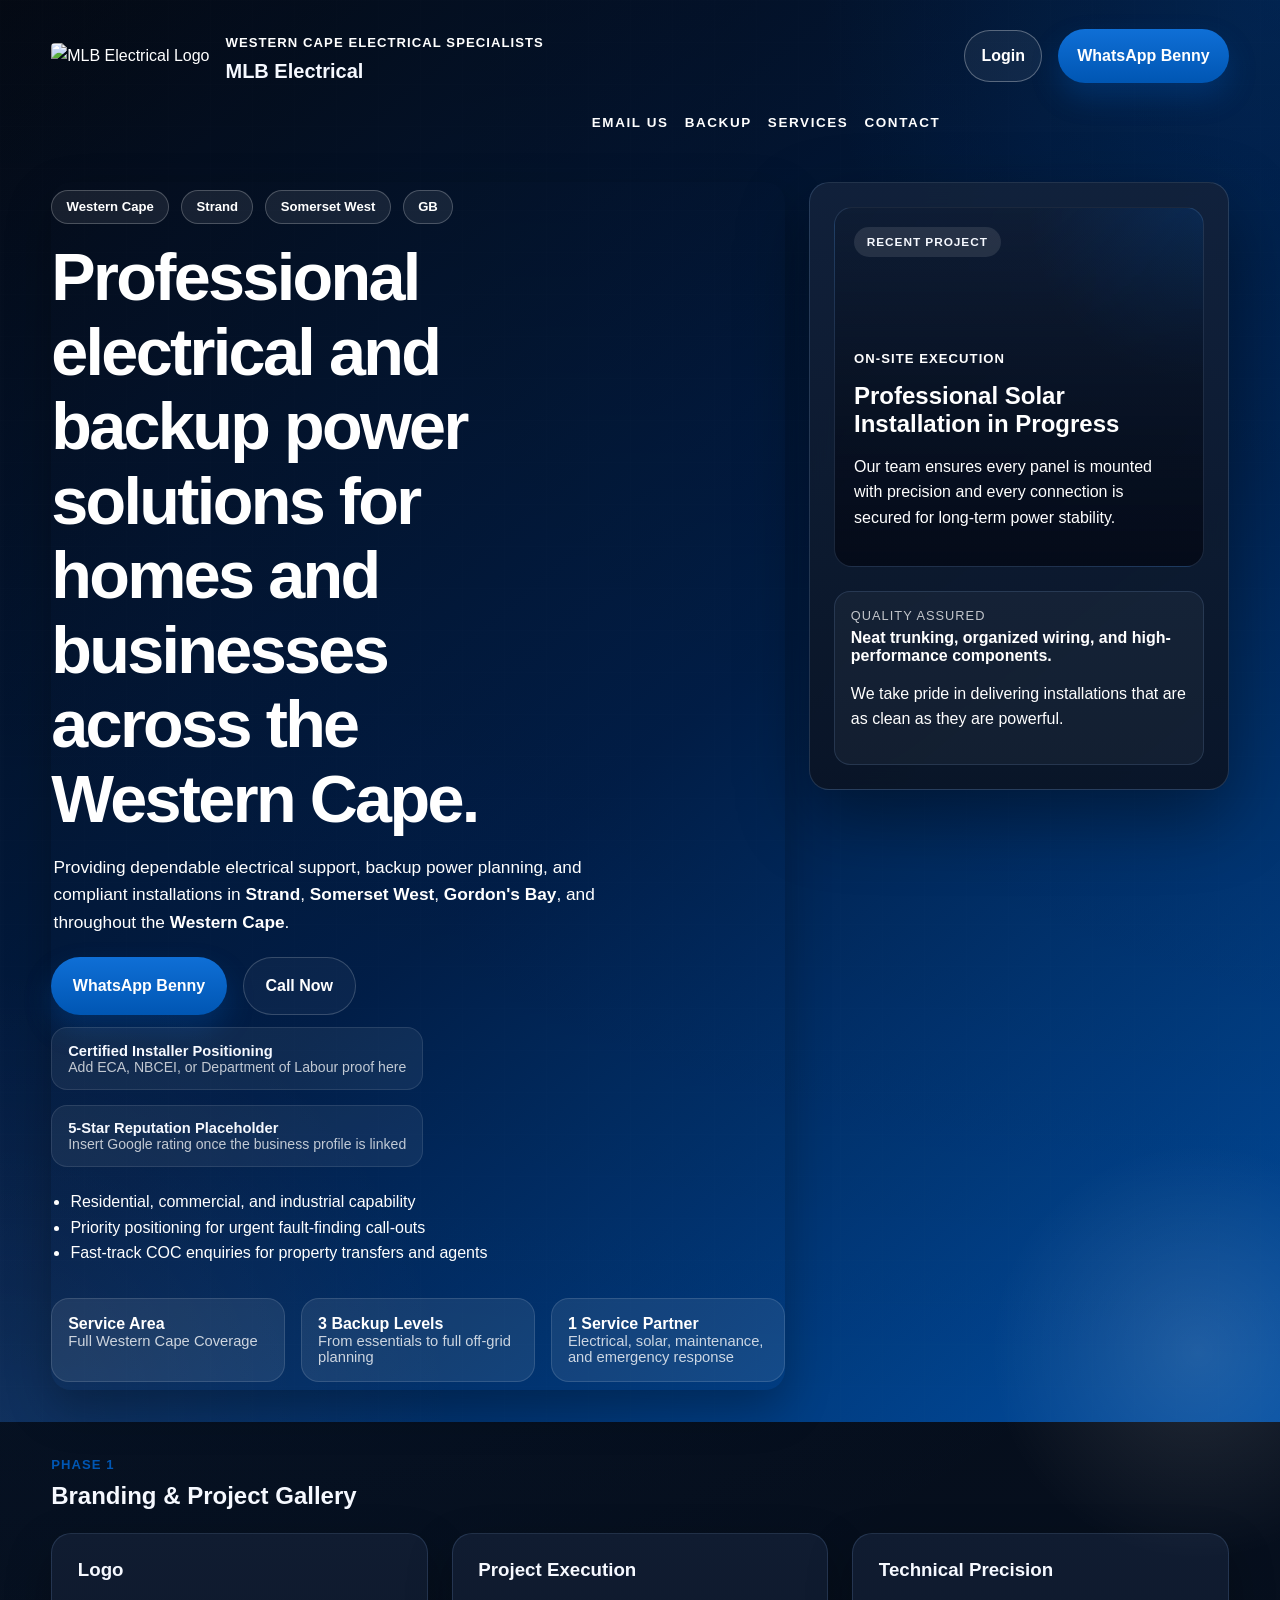
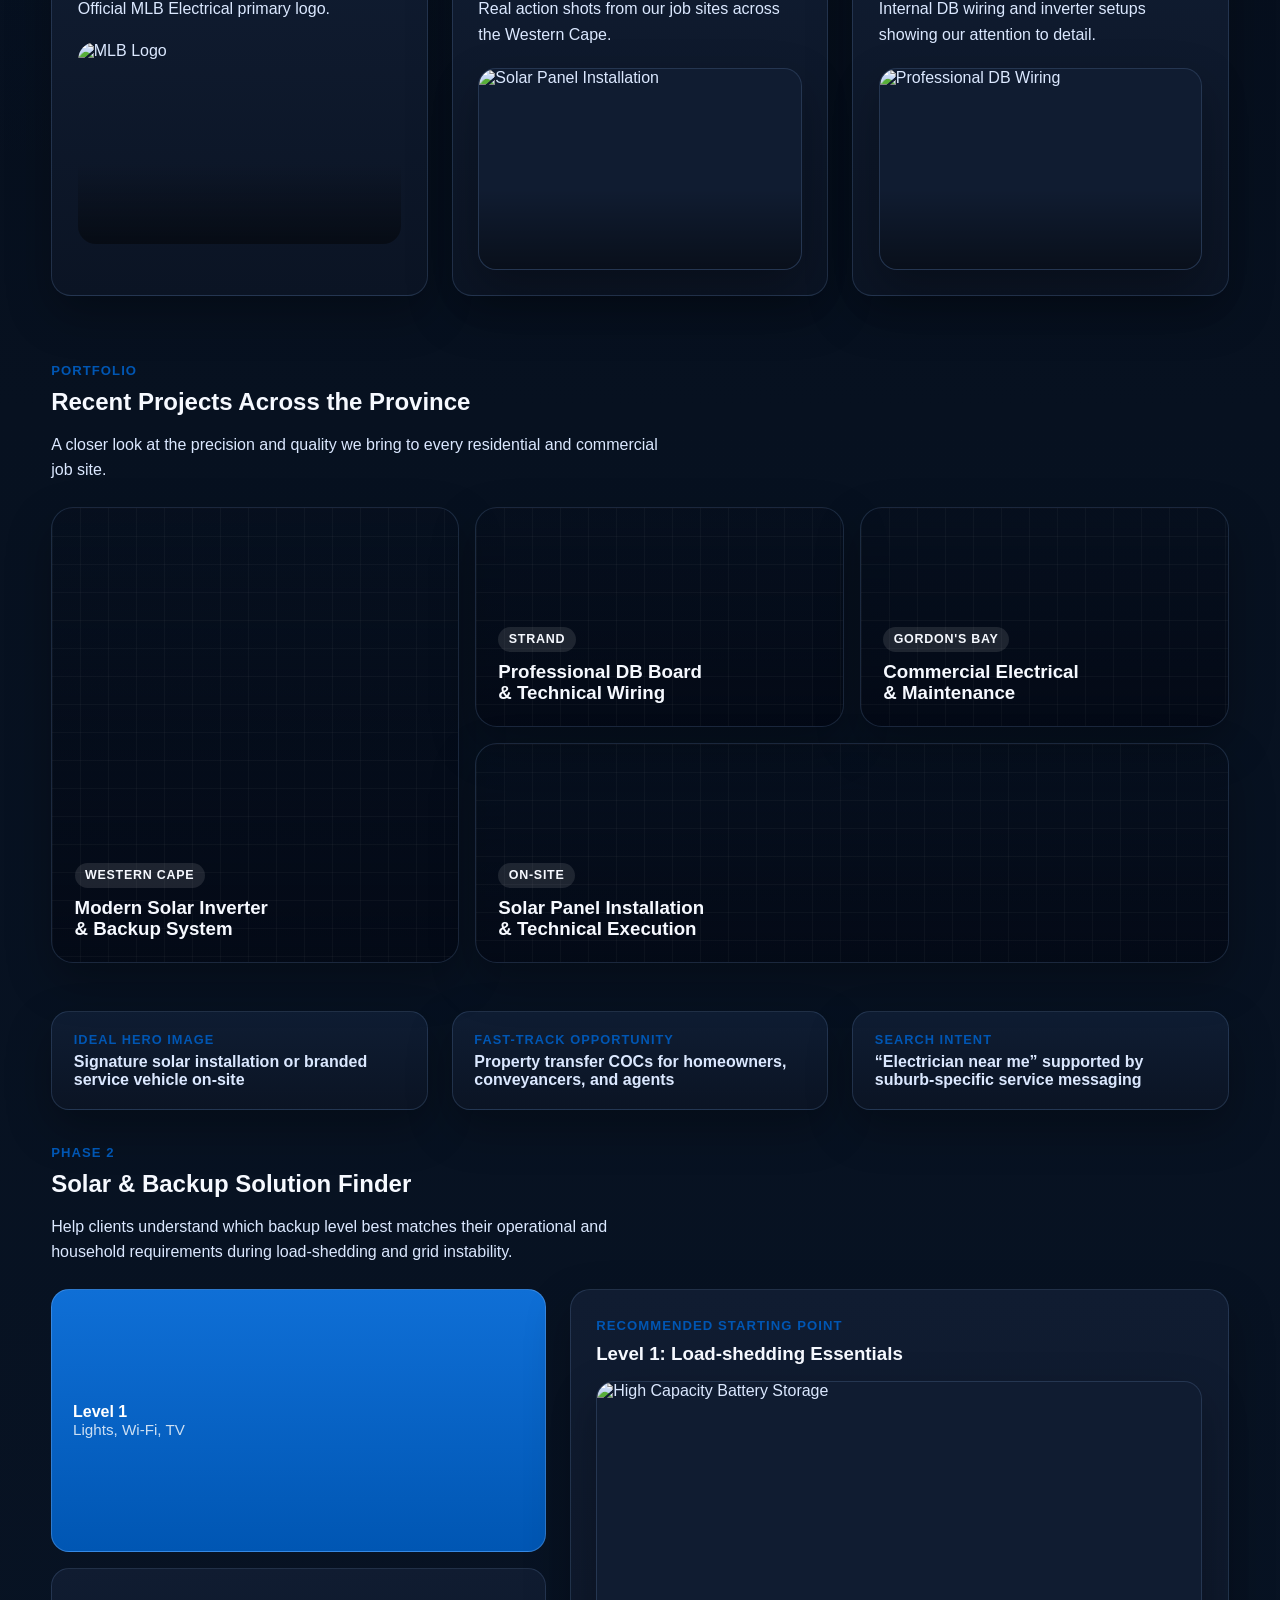
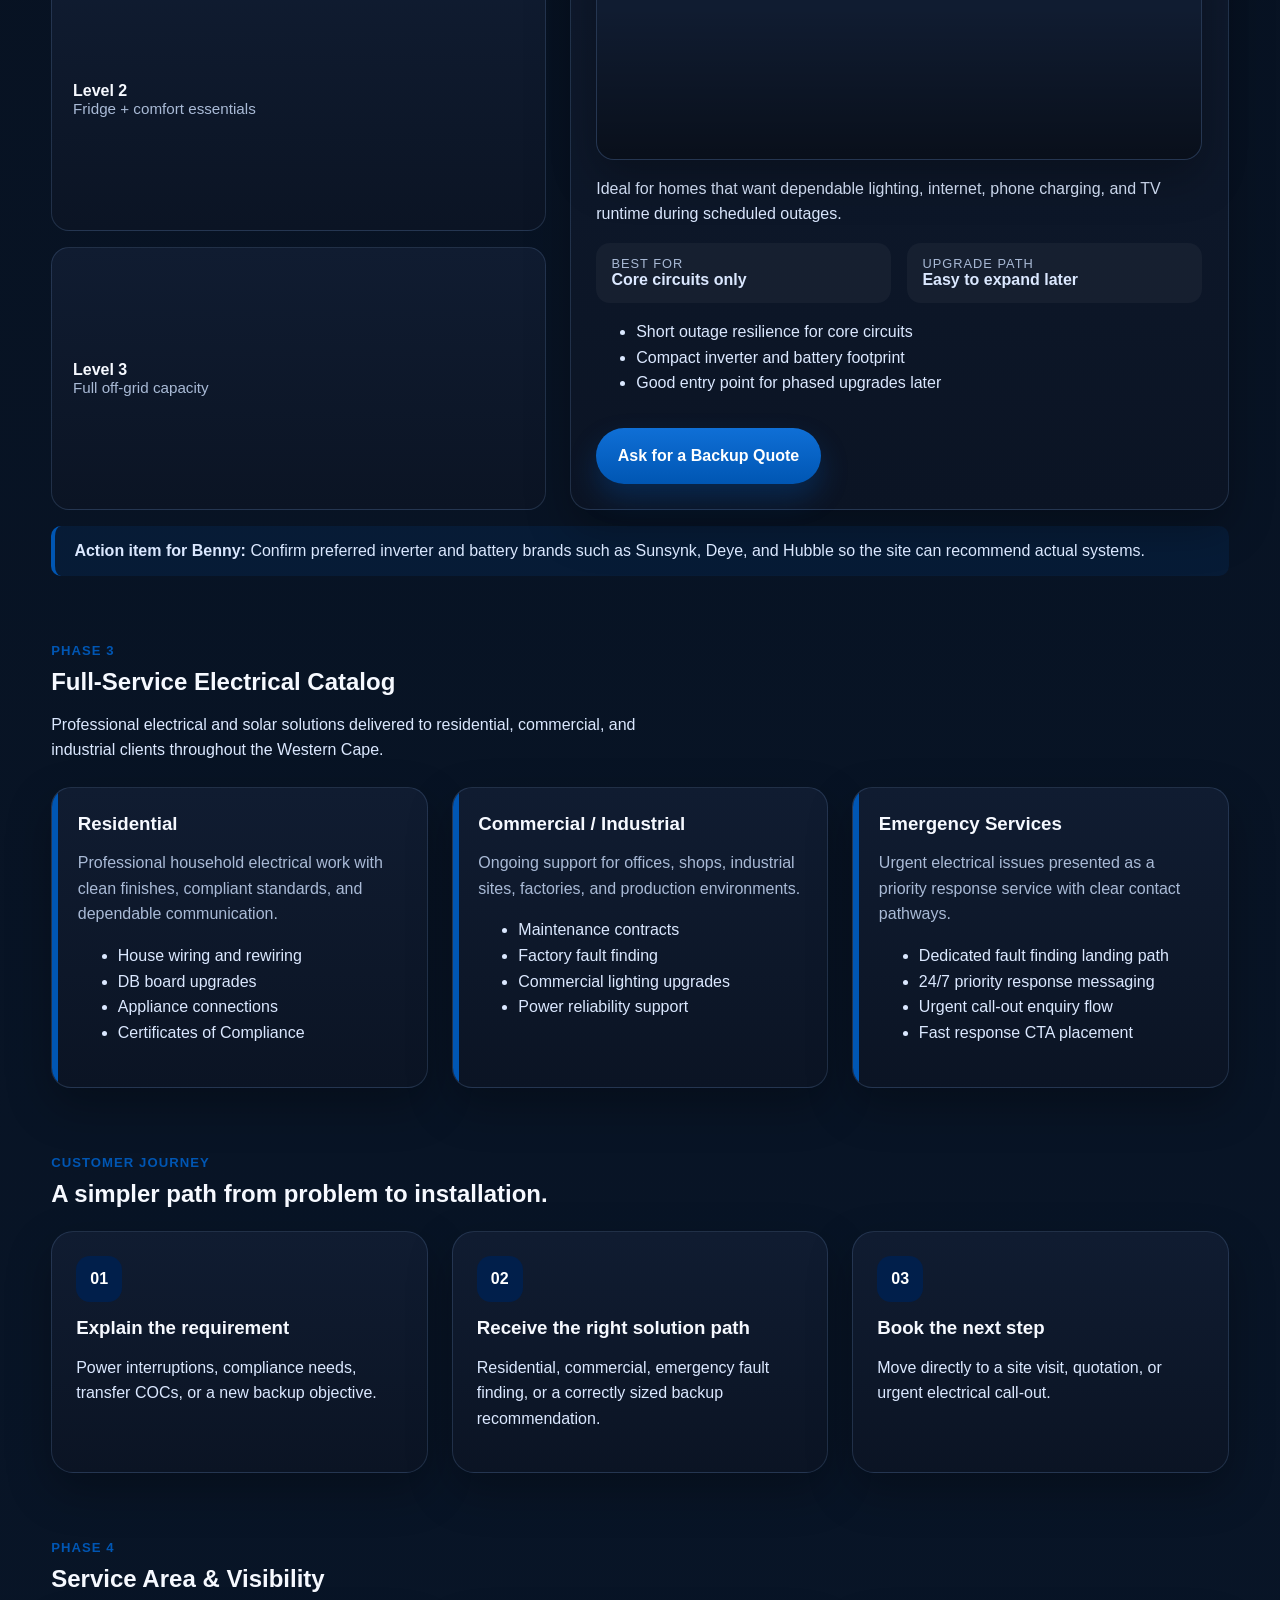
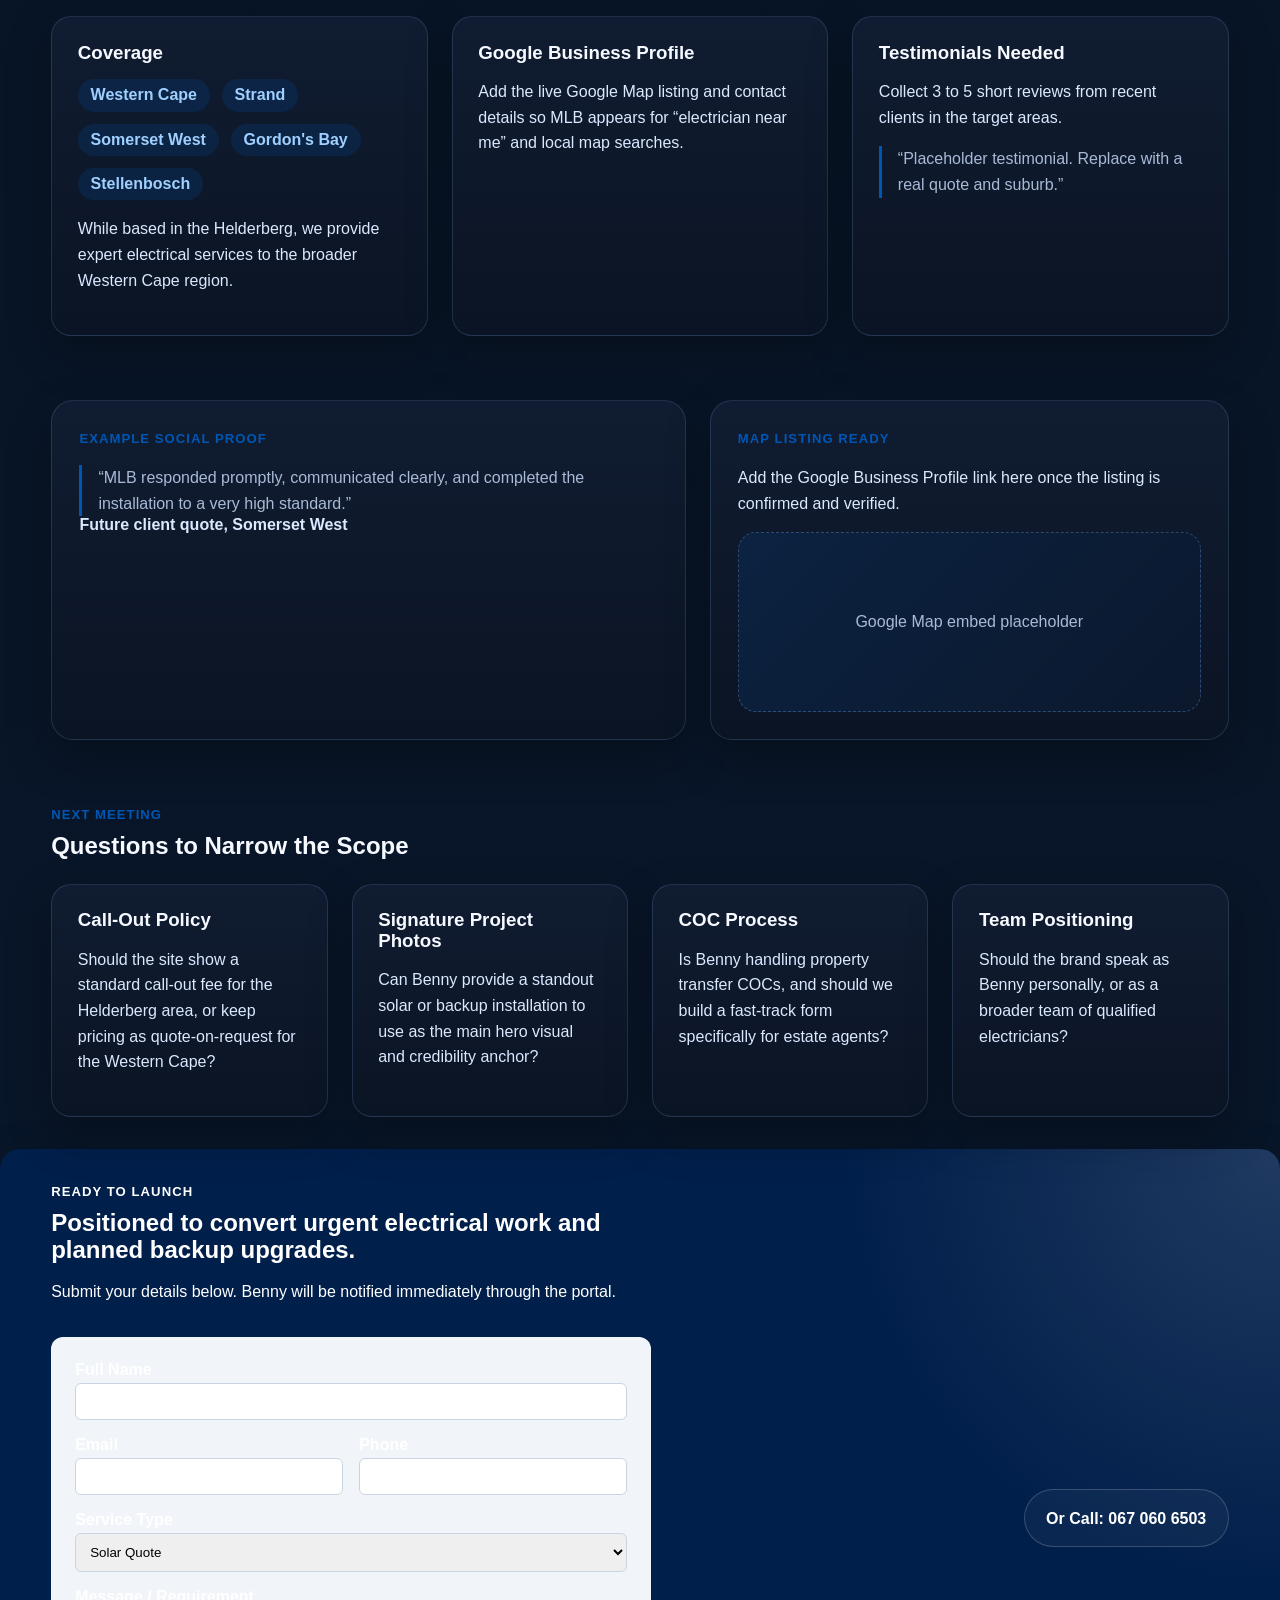
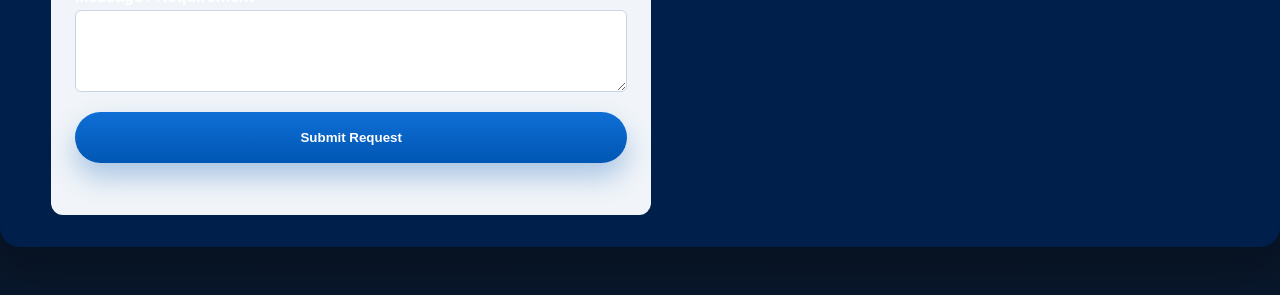
==== commit 1d39c188: "Fix backup finder toggle bug and improve project photo styling with project-frame class" ====
--- a/wwwroot/index.html
+++ b/wwwroot/index.html
@@ -15,7 +15,7 @@
       rel="stylesheet"
     />
     <link rel="stylesheet" href="styles.css" />
-    <meta http-equiv="Content-Security-Policy" content="default-src 'self'; script-src 'self' 'unsafe-inline' 'unsafe-eval' https://www.googletagmanager.com https://www.google-analytics.com https://challenges.cloudflare.com https://static.cloudflareinsights.com; script-src-elem 'self' 'unsafe-inline' https://www.googletagmanager.com https://challenges.cloudflare.com https://static.cloudflareinsights.com; style-src 'self' 'unsafe-inline' https://fonts.googleapis.com; font-src 'self' https://fonts.gstatic.com; img-src 'self' data: https://www.google-analytics.com; connect-src 'self' https://www.google-analytics.com https://static.cloudflareinsights.com; frame-src 'self' https://challenges.cloudflare.com;">
+    <meta http-equiv="Content-Security-Policy" content="default-src 'self'; script-src 'self' 'unsafe-inline' 'unsafe-eval' https://www.googletagmanager.com https://www.google-analytics.com https://challenges.cloudflare.com https://static.cloudflareinsights.com; script-src-elem 'self' 'unsafe-inline' https://www.googletagmanager.com https://challenges.cloudflare.com https://static.cloudflareinsights.com; style-src 'self' 'unsafe-inline' https://fonts.googleapis.com; font-src 'self' https://fonts.gstatic.com; img-src 'self' data: https://www.google-analytics.com https://images.unsplash.com; connect-src 'self' https://www.google-analytics.com https://static.cloudflareinsights.com; frame-src 'self' https://challenges.cloudflare.com;">
   </head>
   <body>
     <div class="page-shell">
@@ -136,17 +136,23 @@
           <article class="card">
             <h3>Logo</h3>
             <p>Official MLB Electrical primary logo.</p>
-            <img src="/logo/logo.jpg" alt="MLB Logo" style="width: 100%; border-radius: 8px;">
+            <div class="project-frame" style="margin-top: 1.25rem; background: none; border: none; box-shadow: none;">
+              <img src="/logo/logo.jpg" alt="MLB Logo" style="object-fit: contain;">
+            </div>
           </article>
           <article class="card">
             <h3>Project Execution</h3>
             <p>Real action shots from our job sites across the Western Cape.</p>
-            <img src="/pictures/Solar_Panel_Installation_Action.jpg" alt="Solar Panel Installation" style="width: 100%; border-radius: 8px; margin-top: 1rem;">
+            <div class="project-frame" style="margin-top: 1.25rem;">
+              <img src="/pictures/Solar_Panel_Installation_Action.jpg" alt="Solar Panel Installation">
+            </div>
           </article>
           <article class="card">
             <h3>Technical Precision</h3>
             <p>Internal DB wiring and inverter setups showing our attention to detail.</p>
-            <img src="/pictures/Professional_DB_Wiring.jpg" alt="Professional DB Wiring" style="width: 100%; border-radius: 8px; margin-top: 1rem;">
+            <div class="project-frame" style="margin-top: 1.25rem;">
+              <img src="/pictures/Professional_DB_Wiring.jpg" alt="Professional DB Wiring">
+            </div>
           </article>
         </div>
       </section>
@@ -228,8 +234,8 @@
           <article class="finder-result card" id="tier-result" aria-live="polite">
             <p class="eyebrow">Recommended starting point</p>
             <h3>Level 1: Load-shedding Essentials</h3>
-            <div style="margin: 1rem 0; border-radius: 12px; overflow: hidden; height: 200px;">
-              <img src="/pictures/High_Capacity_Battery_Storage.jpg" alt="High Capacity Battery Storage" style="width: 100%; height: 100%; object-fit: cover;">
+            <div class="project-frame" style="margin: 1rem 0;">
+              <img src="/pictures/High_Capacity_Battery_Storage.jpg" alt="High Capacity Battery Storage">
             </div>
             <p>
               Ideal for homes that want dependable lighting, internet, phone charging,
--- a/wwwroot/styles.css
+++ b/wwwroot/styles.css
@@ -545,6 +545,36 @@
   text-align: center;
 }
 
+.project-frame {
+  position: relative;
+  overflow: hidden;
+  border-radius: 18px;
+  border: 1px solid var(--border);
+  background: var(--surface-soft);
+  box-shadow: var(--shadow);
+  aspect-ratio: 16 / 10;
+  display: flex;
+}
+
+.project-frame img {
+  width: 100%;
+  height: 100%;
+  object-fit: cover;
+  transition: transform 0.5s ease;
+}
+
+.project-frame:hover img {
+  transform: scale(1.05);
+}
+
+.project-frame::after {
+  content: "";
+  position: absolute;
+  inset: 0;
+  background: linear-gradient(180deg, transparent 60%, rgba(0, 0, 0, 0.45));
+  pointer-events: none;
+}
+
 .gallery-grid {
   display: grid;
   gap: 1rem;
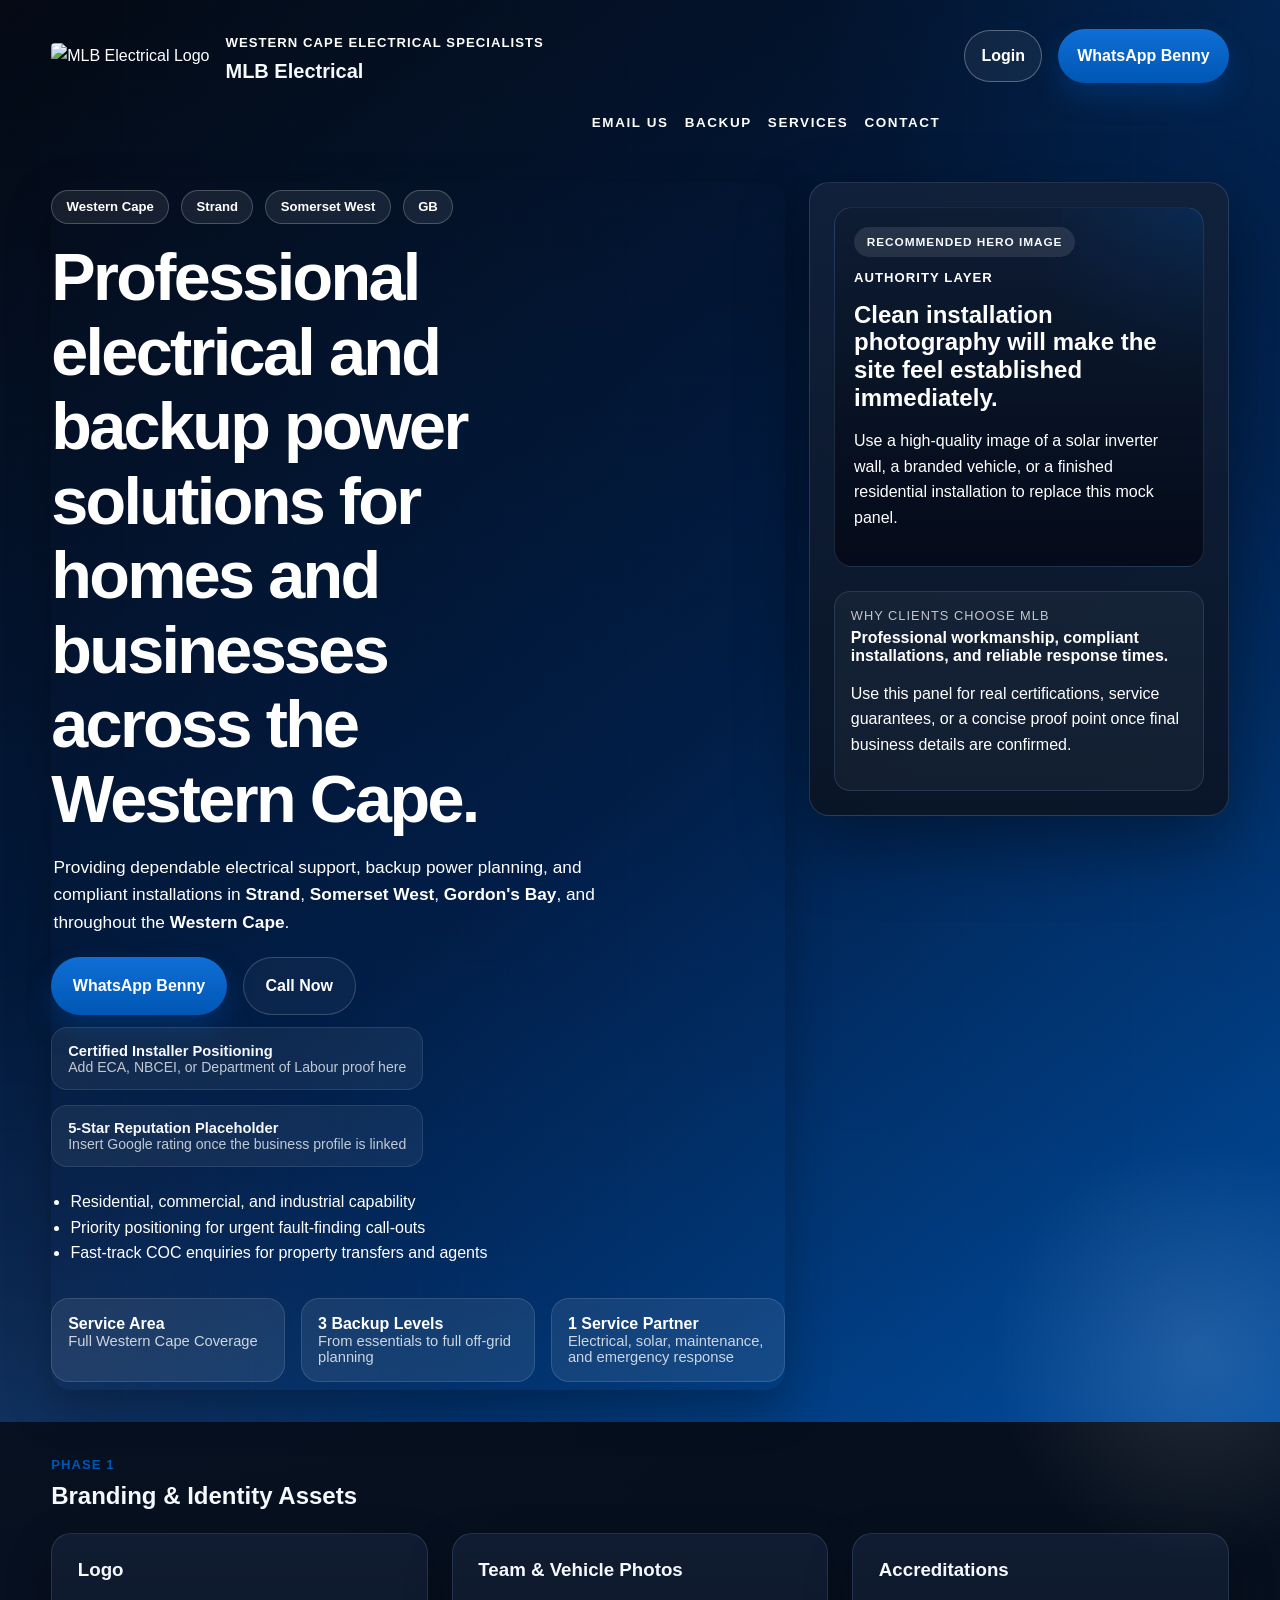
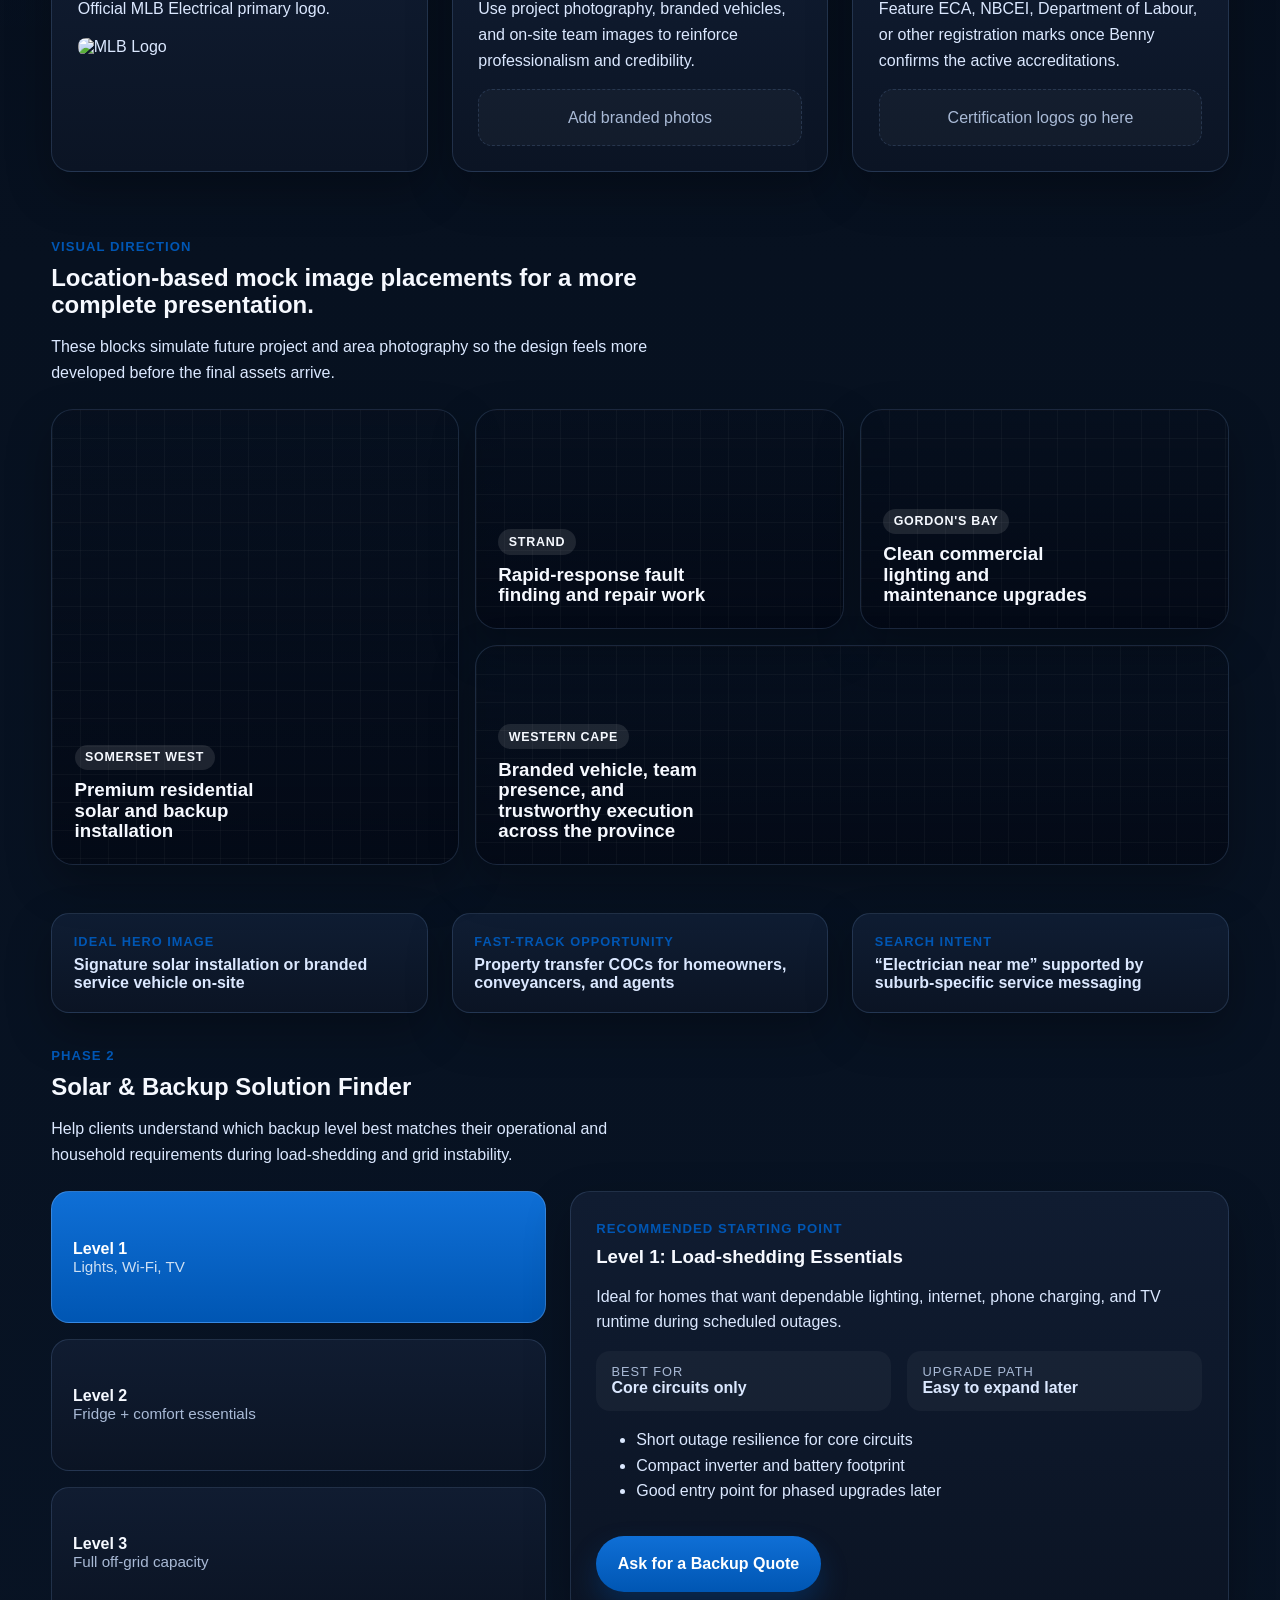
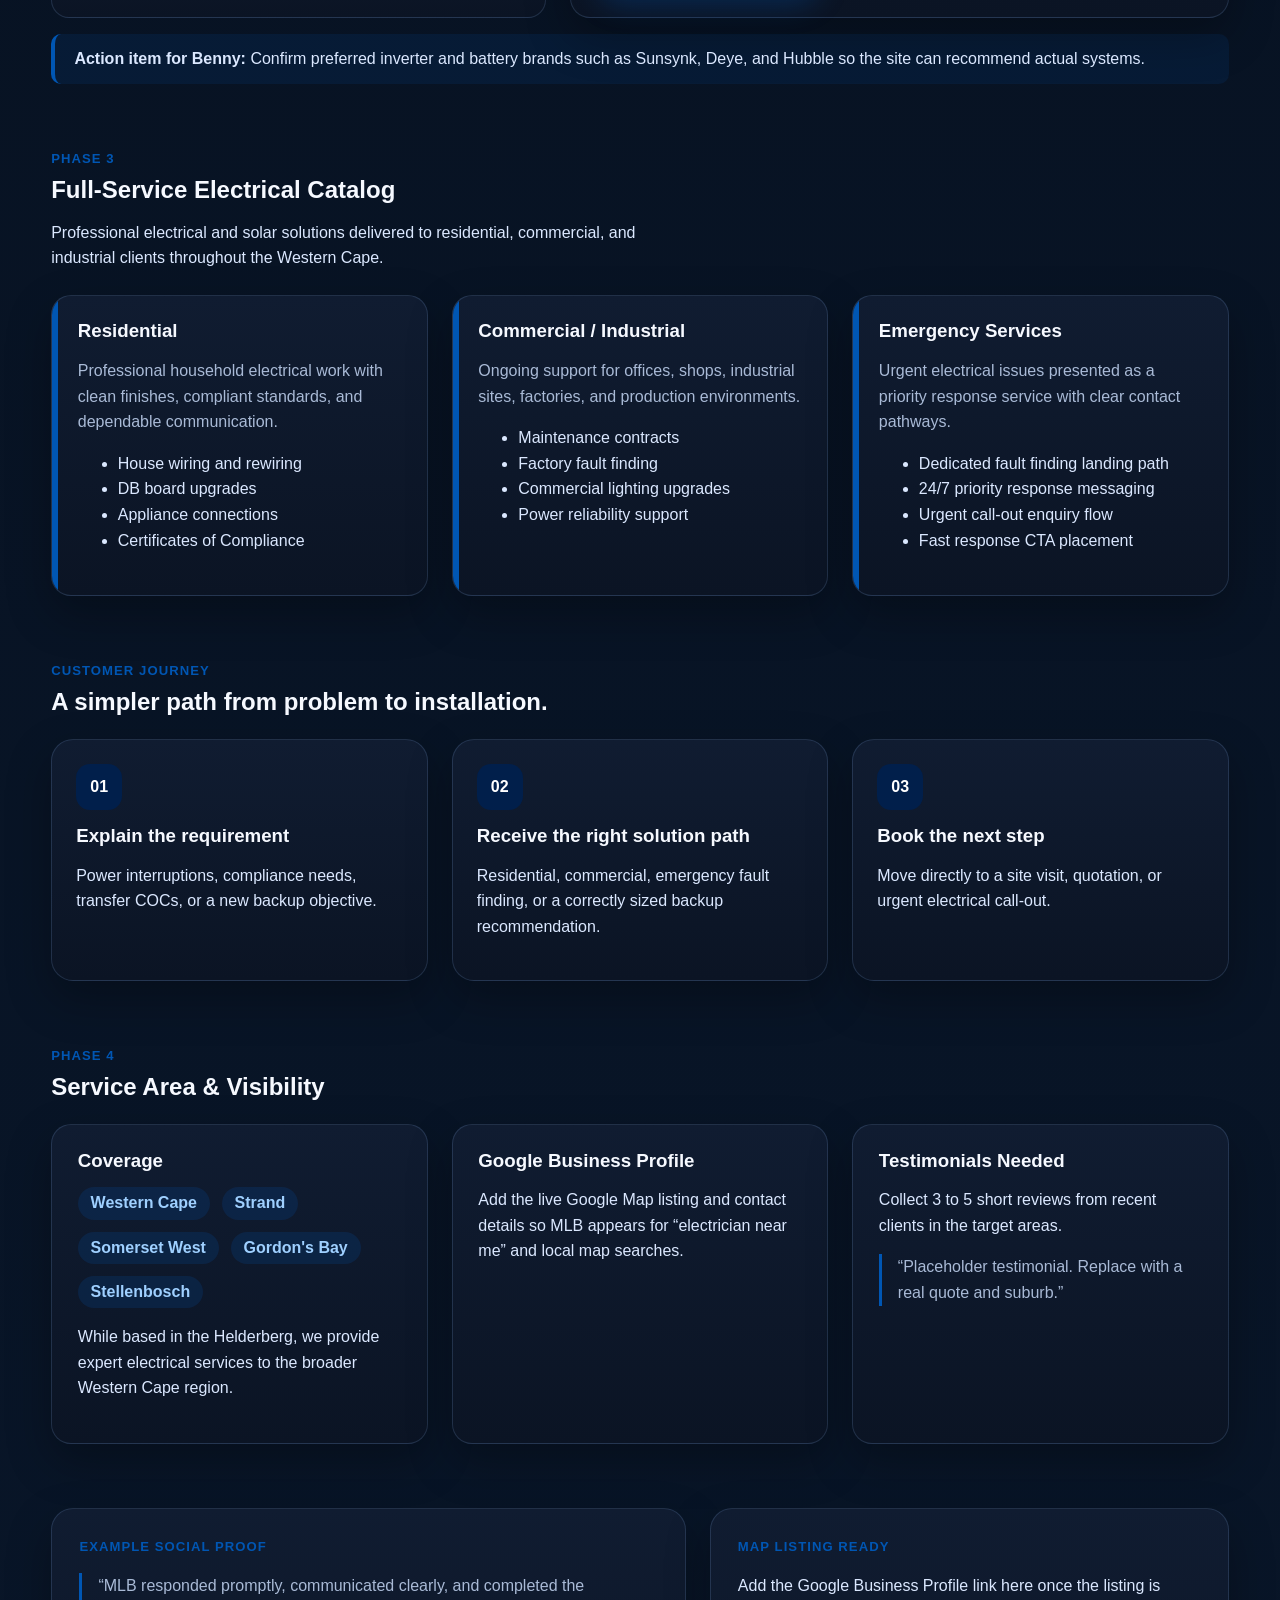
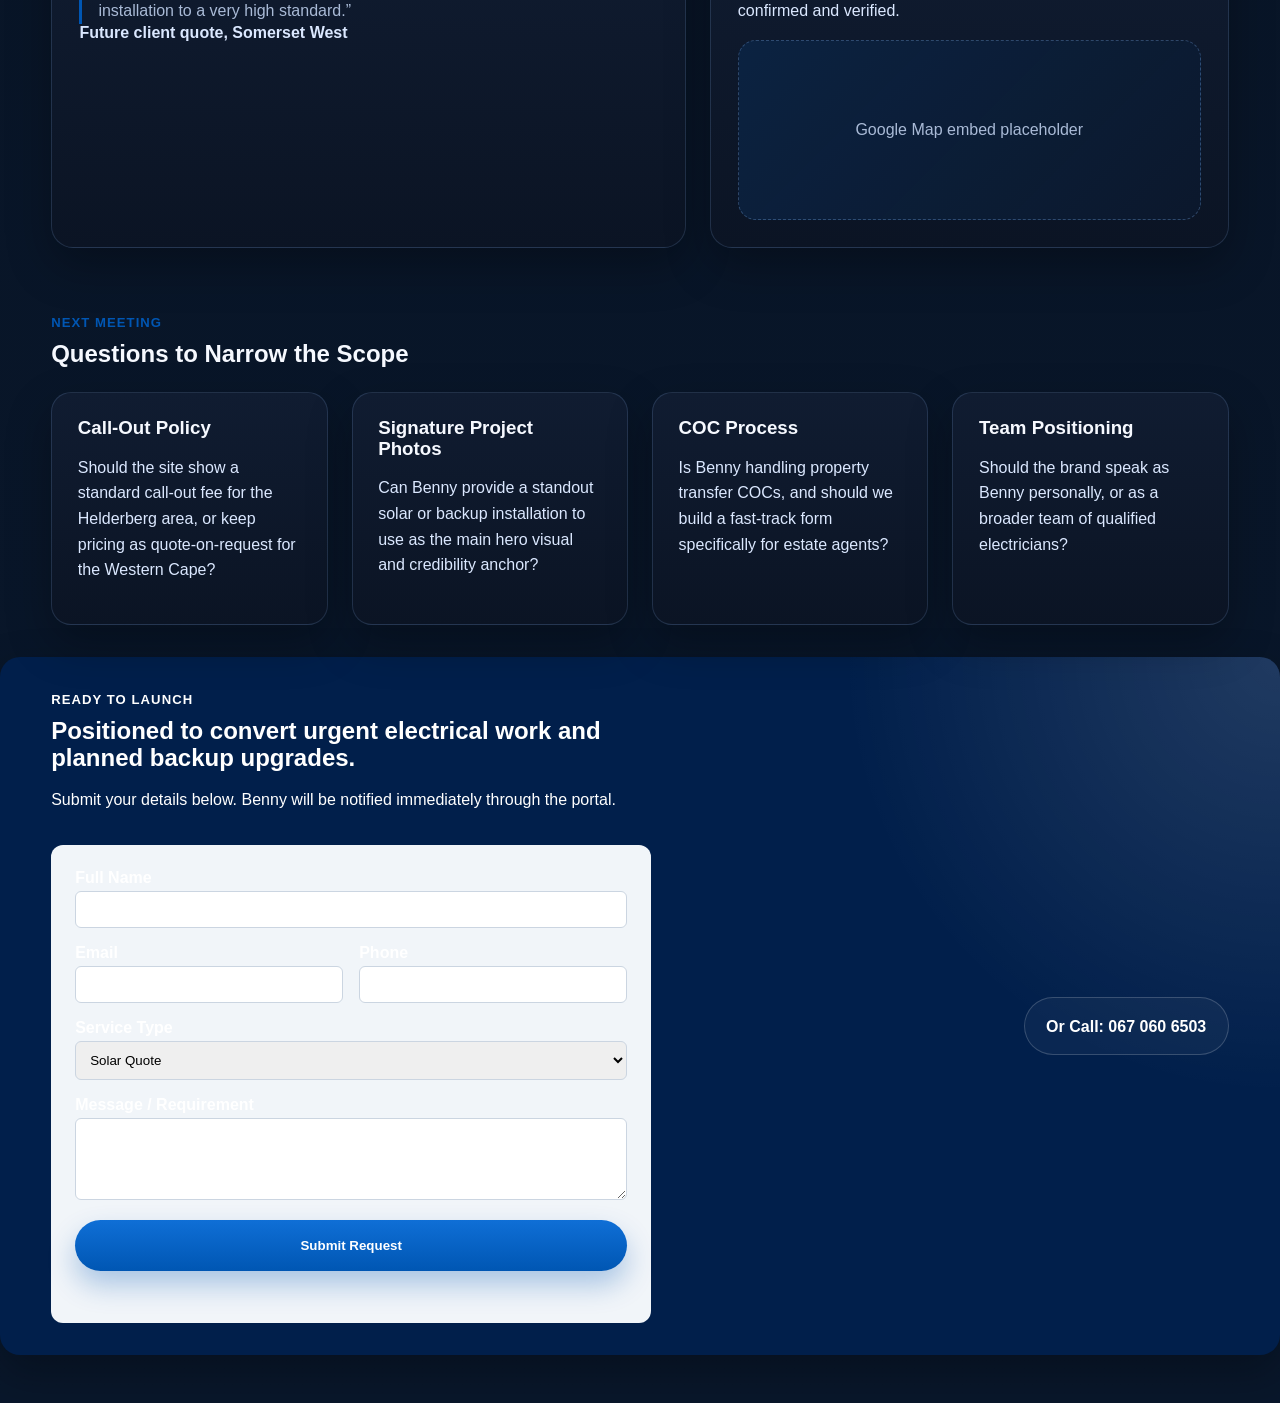
==== commit 23601e2d: "Revert faulty image and styling changes" ====
--- a/wwwroot/index.html
+++ b/wwwroot/index.html
@@ -15,7 +15,7 @@
       rel="stylesheet"
     />
     <link rel="stylesheet" href="styles.css" />
-    <meta http-equiv="Content-Security-Policy" content="default-src 'self'; script-src 'self' 'unsafe-inline' 'unsafe-eval' https://www.googletagmanager.com https://www.google-analytics.com https://challenges.cloudflare.com https://static.cloudflareinsights.com; script-src-elem 'self' 'unsafe-inline' https://www.googletagmanager.com https://challenges.cloudflare.com https://static.cloudflareinsights.com; style-src 'self' 'unsafe-inline' https://fonts.googleapis.com; font-src 'self' https://fonts.gstatic.com; img-src 'self' data: https://www.google-analytics.com https://images.unsplash.com; connect-src 'self' https://www.google-analytics.com https://static.cloudflareinsights.com; frame-src 'self' https://challenges.cloudflare.com;">
+    <meta http-equiv="Content-Security-Policy" content="default-src 'self'; script-src 'self' 'unsafe-inline' 'unsafe-eval' https://www.googletagmanager.com https://www.google-analytics.com https://challenges.cloudflare.com https://static.cloudflareinsights.com; script-src-elem 'self' 'unsafe-inline' https://www.googletagmanager.com https://challenges.cloudflare.com https://static.cloudflareinsights.com; style-src 'self' 'unsafe-inline' https://fonts.googleapis.com; font-src 'self' https://fonts.gstatic.com; img-src 'self' data: https://www.google-analytics.com; connect-src 'self' https://www.google-analytics.com https://static.cloudflareinsights.com; frame-src 'self' https://challenges.cloudflare.com;">
   </head>
   <body>
     <div class="page-shell">
@@ -108,19 +108,20 @@
 
         <aside class="hero-panel">
           <div class="hero-media hero-photo">
-            <div class="hero-media-badge">Recent Project</div>
+            <div class="hero-media-badge">Recommended Hero Image</div>
             <div class="hero-media-copy">
-              <p class="eyebrow">On-Site Execution</p>
-              <h2>Professional Solar Installation in Progress</h2>
+              <p class="eyebrow">Authority Layer</p>
+              <h2>Clean installation photography will make the site feel established immediately.</h2>
               <p>
-                Our team ensures every panel is mounted with precision and every connection is secured for long-term power stability.
+                Use a high-quality image of a solar inverter wall, a branded vehicle,
+                or a finished residential installation to replace this mock panel.
               </p>
             </div>
           </div>
           <div class="mini-panel">
-            <span class="mini-label">Quality Assured</span>
-            <strong>Neat trunking, organized wiring, and high-performance components.</strong>
-            <p>We take pride in delivering installations that are as clean as they are powerful.</p>
+            <span class="mini-label">Why Clients Choose MLB</span>
+            <strong>Professional workmanship, compliant installations, and reliable response times.</strong>
+            <p>Use this panel for real certifications, service guarantees, or a concise proof point once final business details are confirmed.</p>
           </div>
         </aside>
       </div>
@@ -130,62 +131,56 @@
       <section class="section identity">
         <div class="section-heading">
           <p class="eyebrow">Phase 1</p>
-          <h2>Branding & Project Gallery</h2>
+          <h2>Branding & Identity Assets</h2>
         </div>
         <div class="card-grid d-grid gap-2 d-md-block mobile-slider">
           <article class="card">
             <h3>Logo</h3>
             <p>Official MLB Electrical primary logo.</p>
-            <div class="project-frame" style="margin-top: 1.25rem; background: none; border: none; box-shadow: none;">
-              <img src="/logo/logo.jpg" alt="MLB Logo" style="object-fit: contain;">
-            </div>
-          </article>
-          <article class="card">
-            <h3>Project Execution</h3>
-            <p>Real action shots from our job sites across the Western Cape.</p>
-            <div class="project-frame" style="margin-top: 1.25rem;">
-              <img src="/pictures/Solar_Panel_Installation_Action.jpg" alt="Solar Panel Installation">
-            </div>
-          </article>
-          <article class="card">
-            <h3>Technical Precision</h3>
-            <p>Internal DB wiring and inverter setups showing our attention to detail.</p>
-            <div class="project-frame" style="margin-top: 1.25rem;">
-              <img src="/pictures/Professional_DB_Wiring.jpg" alt="Professional DB Wiring">
-            </div>
+            <img src="/logo/logo.jpg" alt="MLB Logo" style="width: 100%; border-radius: 8px;">
+          </article>
+          <article class="card">
+            <h3>Team & Vehicle Photos</h3>
+            <p>Use project photography, branded vehicles, and on-site team images to reinforce professionalism and credibility.</p>
+            <div class="placeholder">Add branded photos</div>
+          </article>
+          <article class="card">
+            <h3>Accreditations</h3>
+            <p>Feature ECA, NBCEI, Department of Labour, or other registration marks once Benny confirms the active accreditations.</p>
+            <div class="placeholder">Certification logos go here</div>
           </article>
         </div>
       </section>
 
       <section class="section gallery-section">
         <div class="section-heading">
-          <p class="eyebrow">Portfolio</p>
-          <h2>Recent Projects Across the Province</h2>
-          <p>A closer look at the precision and quality we bring to every residential and commercial job site.</p>
+          <p class="eyebrow">Visual Direction</p>
+          <h2>Location-based mock image placements for a more complete presentation.</h2>
+          <p>These blocks simulate future project and area photography so the design feels more developed before the final assets arrive.</p>
         </div>
         <div class="gallery-grid">
           <article class="mock-image tall photo-solar">
             <div class="mock-overlay">
-              <span>Western Cape</span>
-              <h3>Modern Solar Inverter & Backup System</h3>
+              <span>Somerset West</span>
+              <h3>Premium residential solar and backup installation</h3>
             </div>
           </article>
           <article class="mock-image photo-fault">
             <div class="mock-overlay">
               <span>Strand</span>
-              <h3>Professional DB Board & Technical Wiring</h3>
+              <h3>Rapid-response fault finding and repair work</h3>
             </div>
           </article>
           <article class="mock-image photo-commercial">
             <div class="mock-overlay">
               <span>Gordon's Bay</span>
-              <h3>Commercial Electrical & Maintenance</h3>
+              <h3>Clean commercial lighting and maintenance upgrades</h3>
             </div>
           </article>
           <article class="mock-image wide photo-van">
             <div class="mock-overlay">
-              <span>On-Site</span>
-              <h3>Solar Panel Installation & Technical Execution</h3>
+              <span>Western Cape</span>
+              <h3>Branded vehicle, team presence, and trustworthy execution across the province</h3>
             </div>
           </article>
         </div>
@@ -234,9 +229,6 @@
           <article class="finder-result card" id="tier-result" aria-live="polite">
             <p class="eyebrow">Recommended starting point</p>
             <h3>Level 1: Load-shedding Essentials</h3>
-            <div class="project-frame" style="margin: 1rem 0;">
-              <img src="/pictures/High_Capacity_Battery_Storage.jpg" alt="High Capacity Battery Storage">
-            </div>
             <p>
               Ideal for homes that want dependable lighting, internet, phone charging,
               and TV runtime during scheduled outages.
--- a/wwwroot/styles.css
+++ b/wwwroot/styles.css
@@ -397,7 +397,7 @@
   background:
     linear-gradient(180deg, rgba(3, 8, 20, 0.12), rgba(3, 8, 20, 0.78)),
     radial-gradient(circle at top right, rgba(0, 86, 179, 0.26), transparent 34%),
-    url("/pictures/Solar_Panel_Installation_Action.jpg");
+    url("https://images.unsplash.com/photo-1517048676732-d65bc937f952?auto=format&fit=crop&w=1400&q=80");
   background-size: cover;
   background-position: center;
 }
@@ -545,36 +545,6 @@
   text-align: center;
 }
 
-.project-frame {
-  position: relative;
-  overflow: hidden;
-  border-radius: 18px;
-  border: 1px solid var(--border);
-  background: var(--surface-soft);
-  box-shadow: var(--shadow);
-  aspect-ratio: 16 / 10;
-  display: flex;
-}
-
-.project-frame img {
-  width: 100%;
-  height: 100%;
-  object-fit: cover;
-  transition: transform 0.5s ease;
-}
-
-.project-frame:hover img {
-  transform: scale(1.05);
-}
-
-.project-frame::after {
-  content: "";
-  position: absolute;
-  inset: 0;
-  background: linear-gradient(180deg, transparent 60%, rgba(0, 0, 0, 0.45));
-  pointer-events: none;
-}
-
 .gallery-grid {
   display: grid;
   gap: 1rem;
@@ -597,7 +567,7 @@
 .photo-solar {
   background:
     linear-gradient(180deg, rgba(3, 8, 20, 0.12), rgba(3, 8, 20, 0.78)),
-    url("/pictures/Modern_Solar_Inverter_System.jpg");
+    url("https://images.unsplash.com/photo-1509391366360-2e959784a276?auto=format&fit=crop&w=1200&q=80");
   background-size: cover;
   background-position: center;
 }
@@ -605,7 +575,7 @@
 .photo-fault {
   background:
     linear-gradient(180deg, rgba(3, 8, 20, 0.18), rgba(3, 8, 20, 0.8)),
-    url("/pictures/Professional_DB_Wiring.jpg");
+    url("https://images.unsplash.com/photo-1621905252507-b35492cc74b4?auto=format&fit=crop&w=1200&q=80");
   background-size: cover;
   background-position: center;
 }
@@ -621,7 +591,7 @@
 .photo-van {
   background:
     linear-gradient(180deg, rgba(3, 8, 20, 0.18), rgba(3, 8, 20, 0.78)),
-    url("/pictures/Solar_Panel_Installation_Action.jpg");
+    url("https://images.unsplash.com/photo-1503376780353-7e6692767b70?auto=format&fit=crop&w=1600&q=80");
   background-size: cover;
   background-position: center;
 }
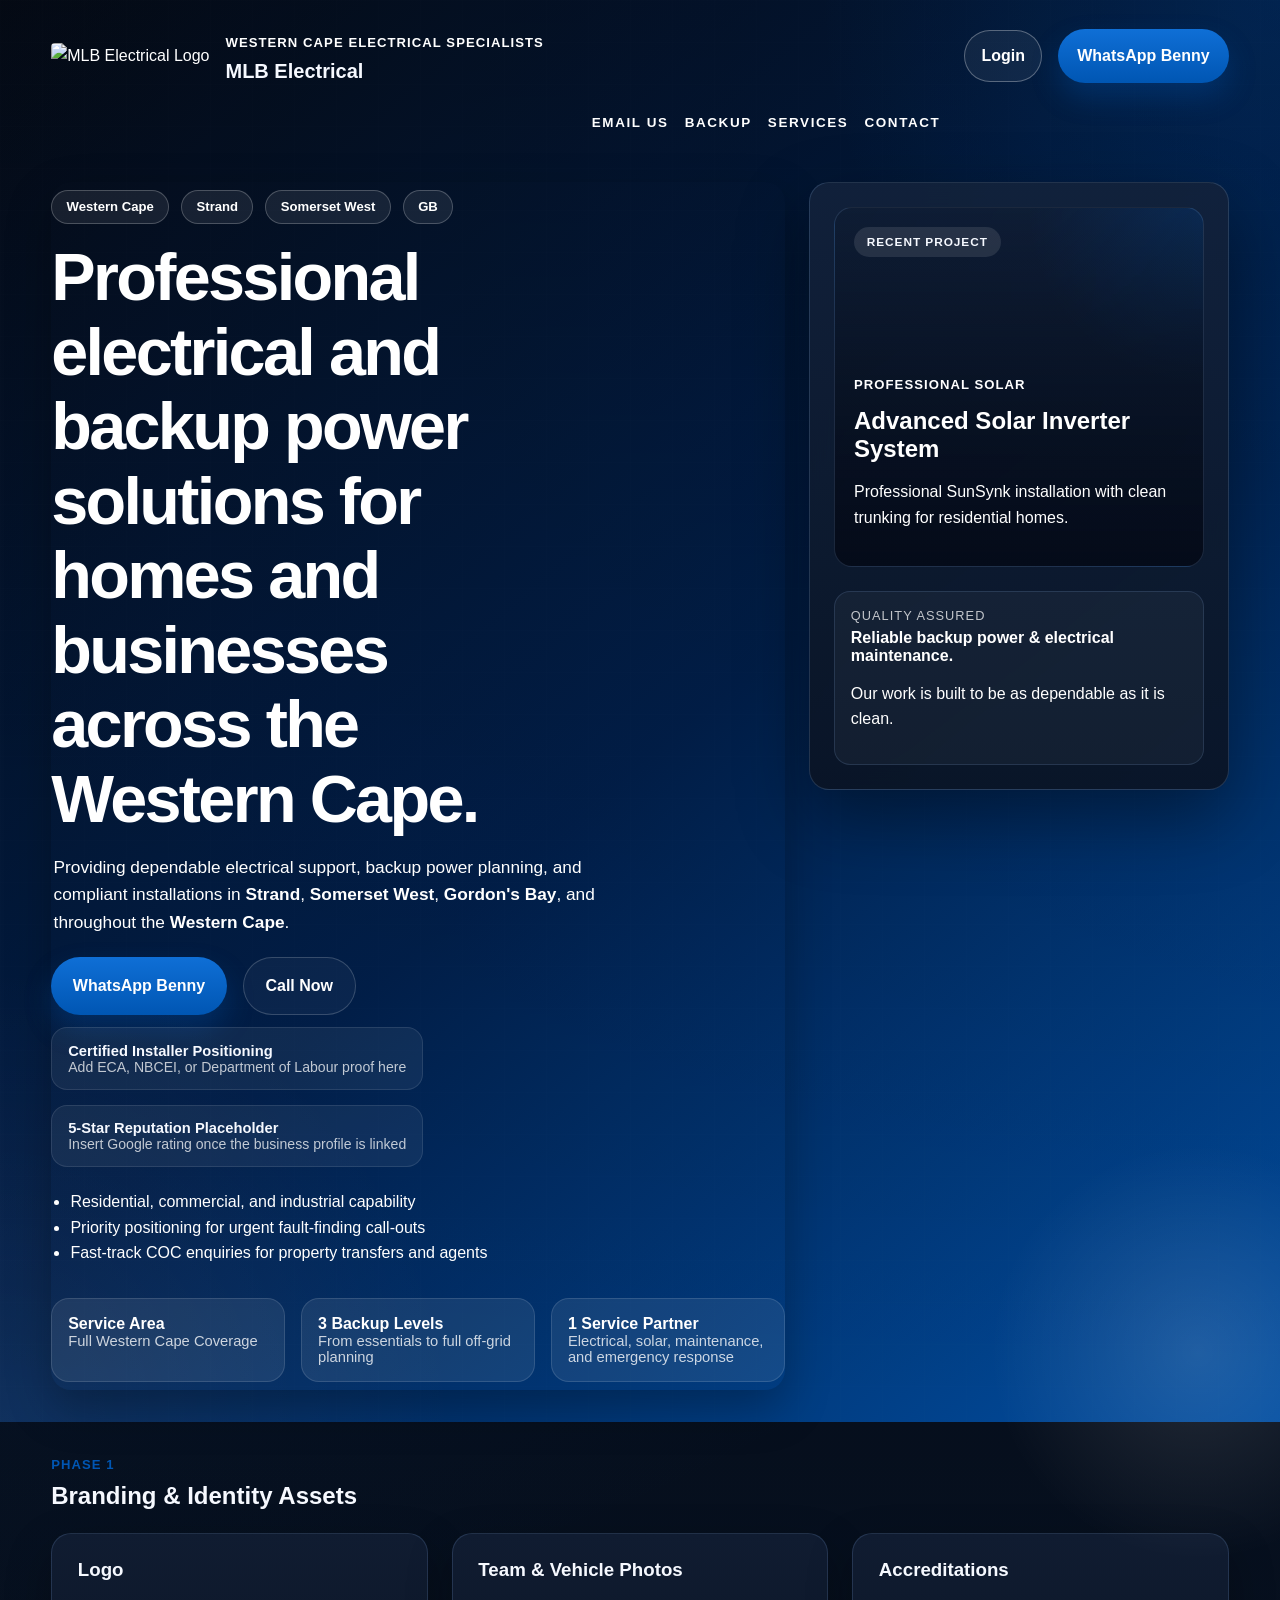
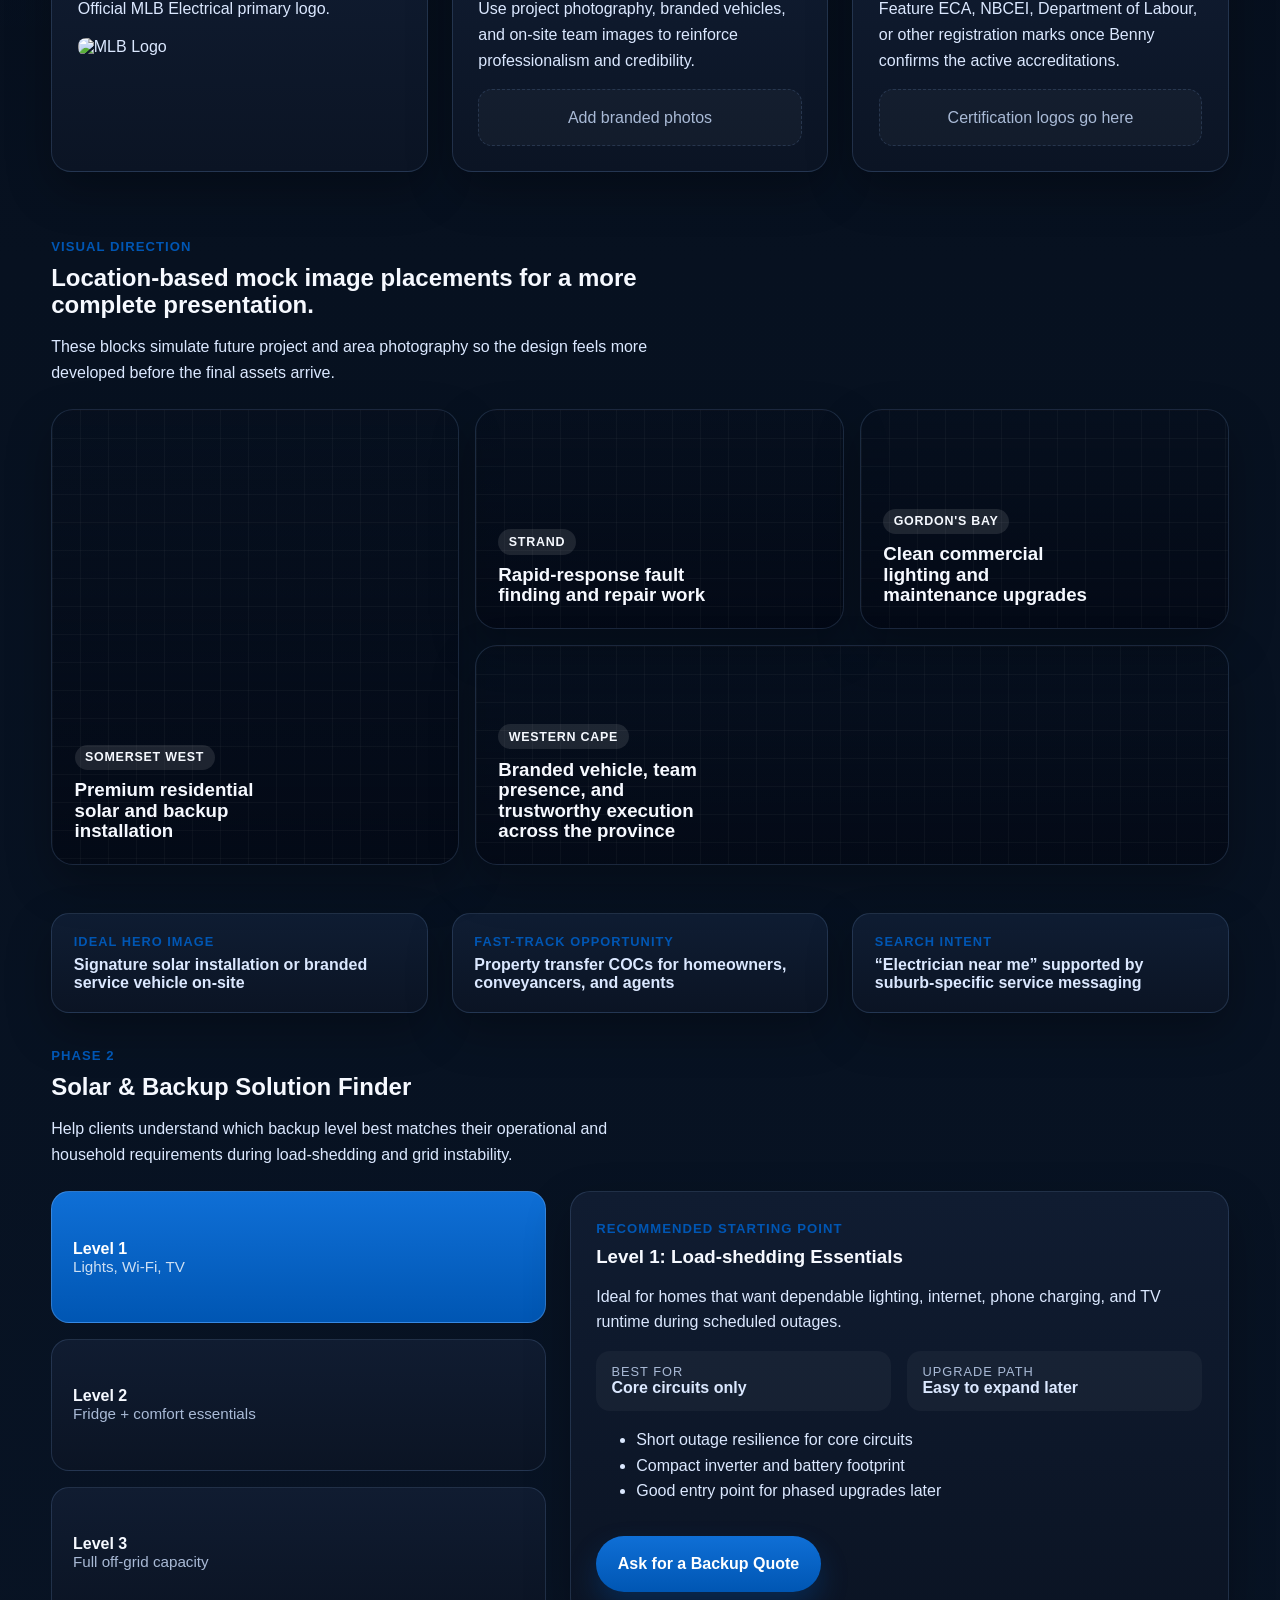
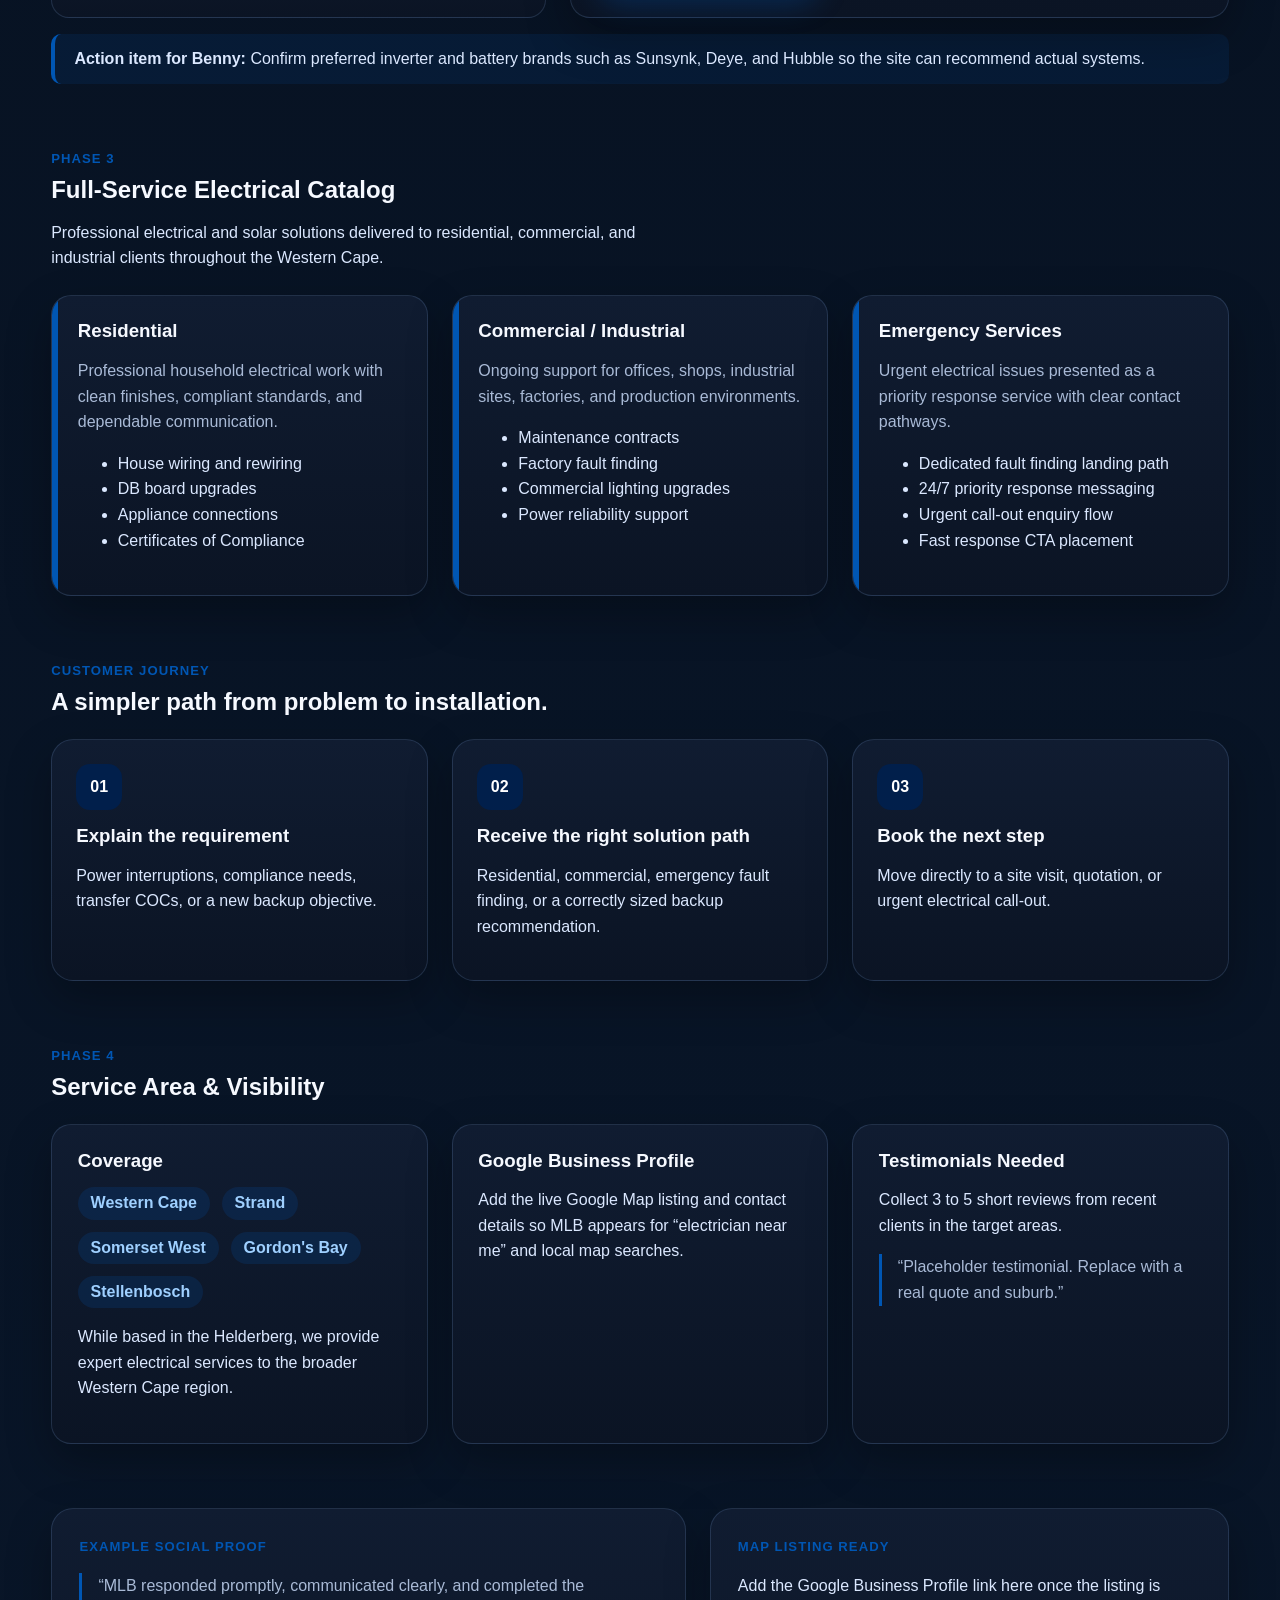
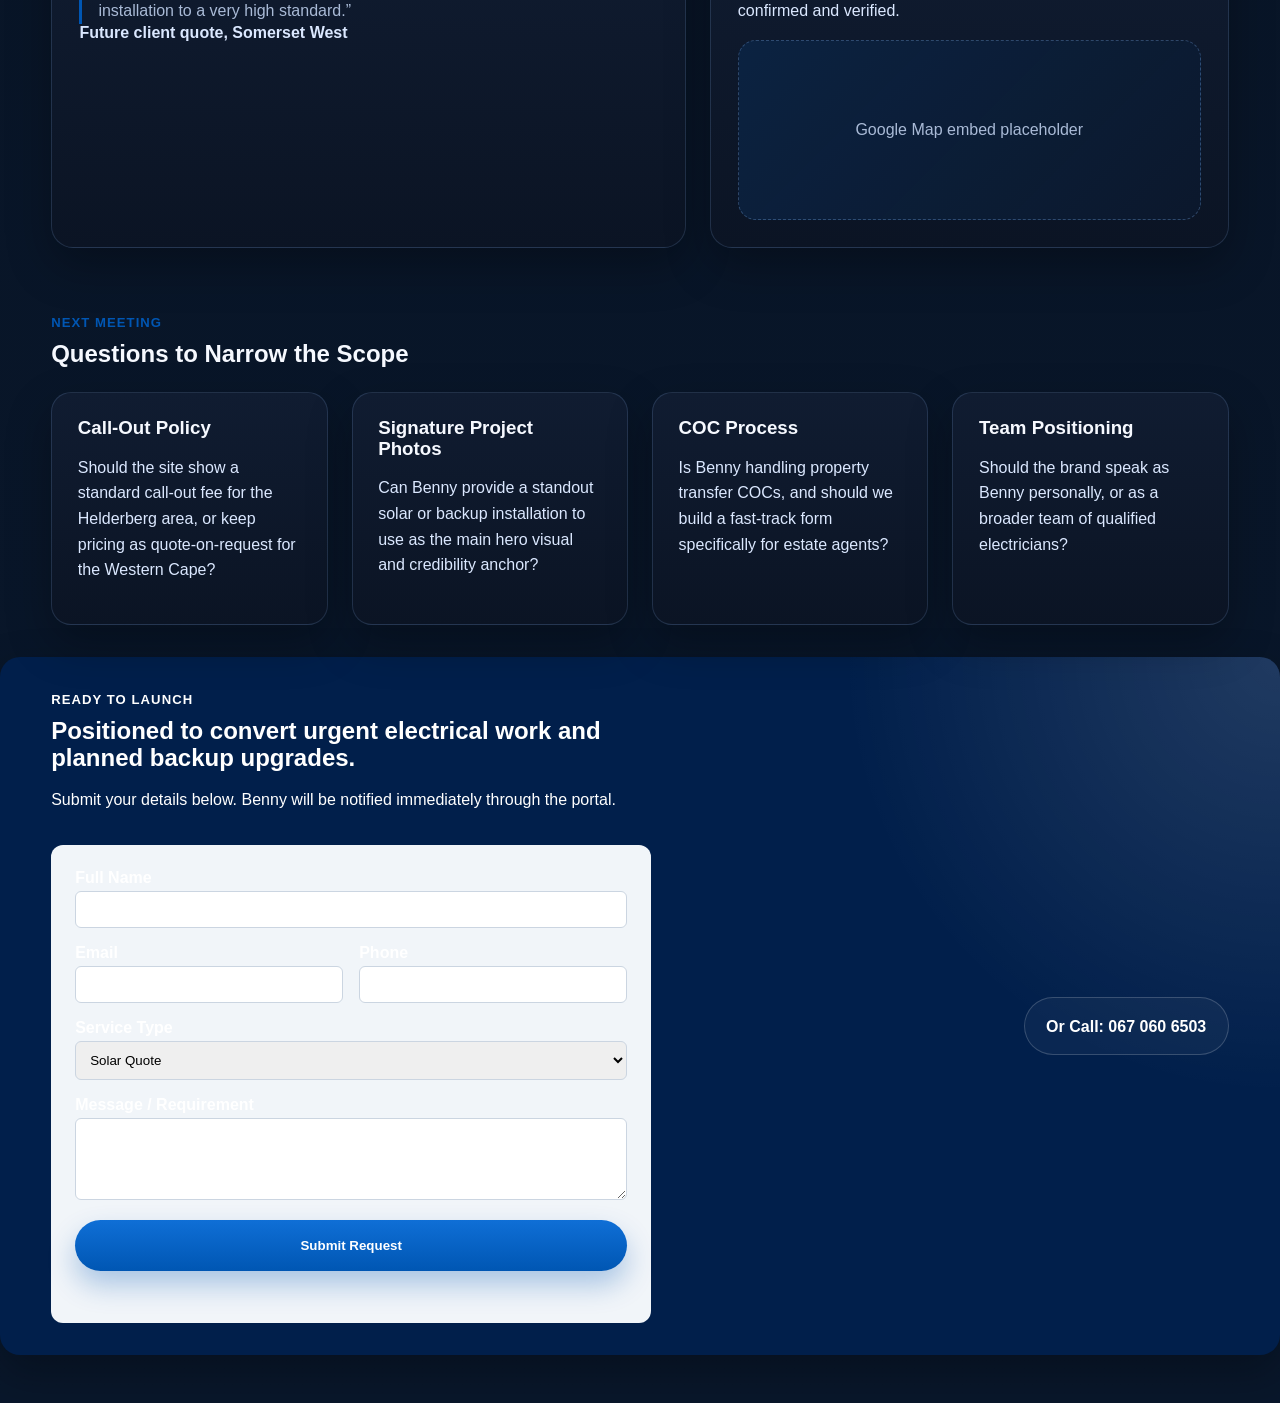
==== commit a293eb8a: "Fix UI layout: resolve header overlap, fix text contrast, and replace hero placeholders" ====
--- a/wwwroot/index.html
+++ b/wwwroot/index.html
@@ -108,20 +108,19 @@
 
         <aside class="hero-panel">
           <div class="hero-media hero-photo">
-            <div class="hero-media-badge">Recommended Hero Image</div>
+            <div class="hero-media-badge">Recent Project</div>
             <div class="hero-media-copy">
-              <p class="eyebrow">Authority Layer</p>
-              <h2>Clean installation photography will make the site feel established immediately.</h2>
+              <p class="eyebrow">Professional Solar</p>
+              <h2>Advanced Solar Inverter System</h2>
               <p>
-                Use a high-quality image of a solar inverter wall, a branded vehicle,
-                or a finished residential installation to replace this mock panel.
+                Professional SunSynk installation with clean trunking for residential homes.
               </p>
             </div>
           </div>
           <div class="mini-panel">
-            <span class="mini-label">Why Clients Choose MLB</span>
-            <strong>Professional workmanship, compliant installations, and reliable response times.</strong>
-            <p>Use this panel for real certifications, service guarantees, or a concise proof point once final business details are confirmed.</p>
+            <span class="mini-label">Quality Assured</span>
+            <strong>Reliable backup power & electrical maintenance.</strong>
+            <p>Our work is built to be as dependable as it is clean.</p>
           </div>
         </aside>
       </div>
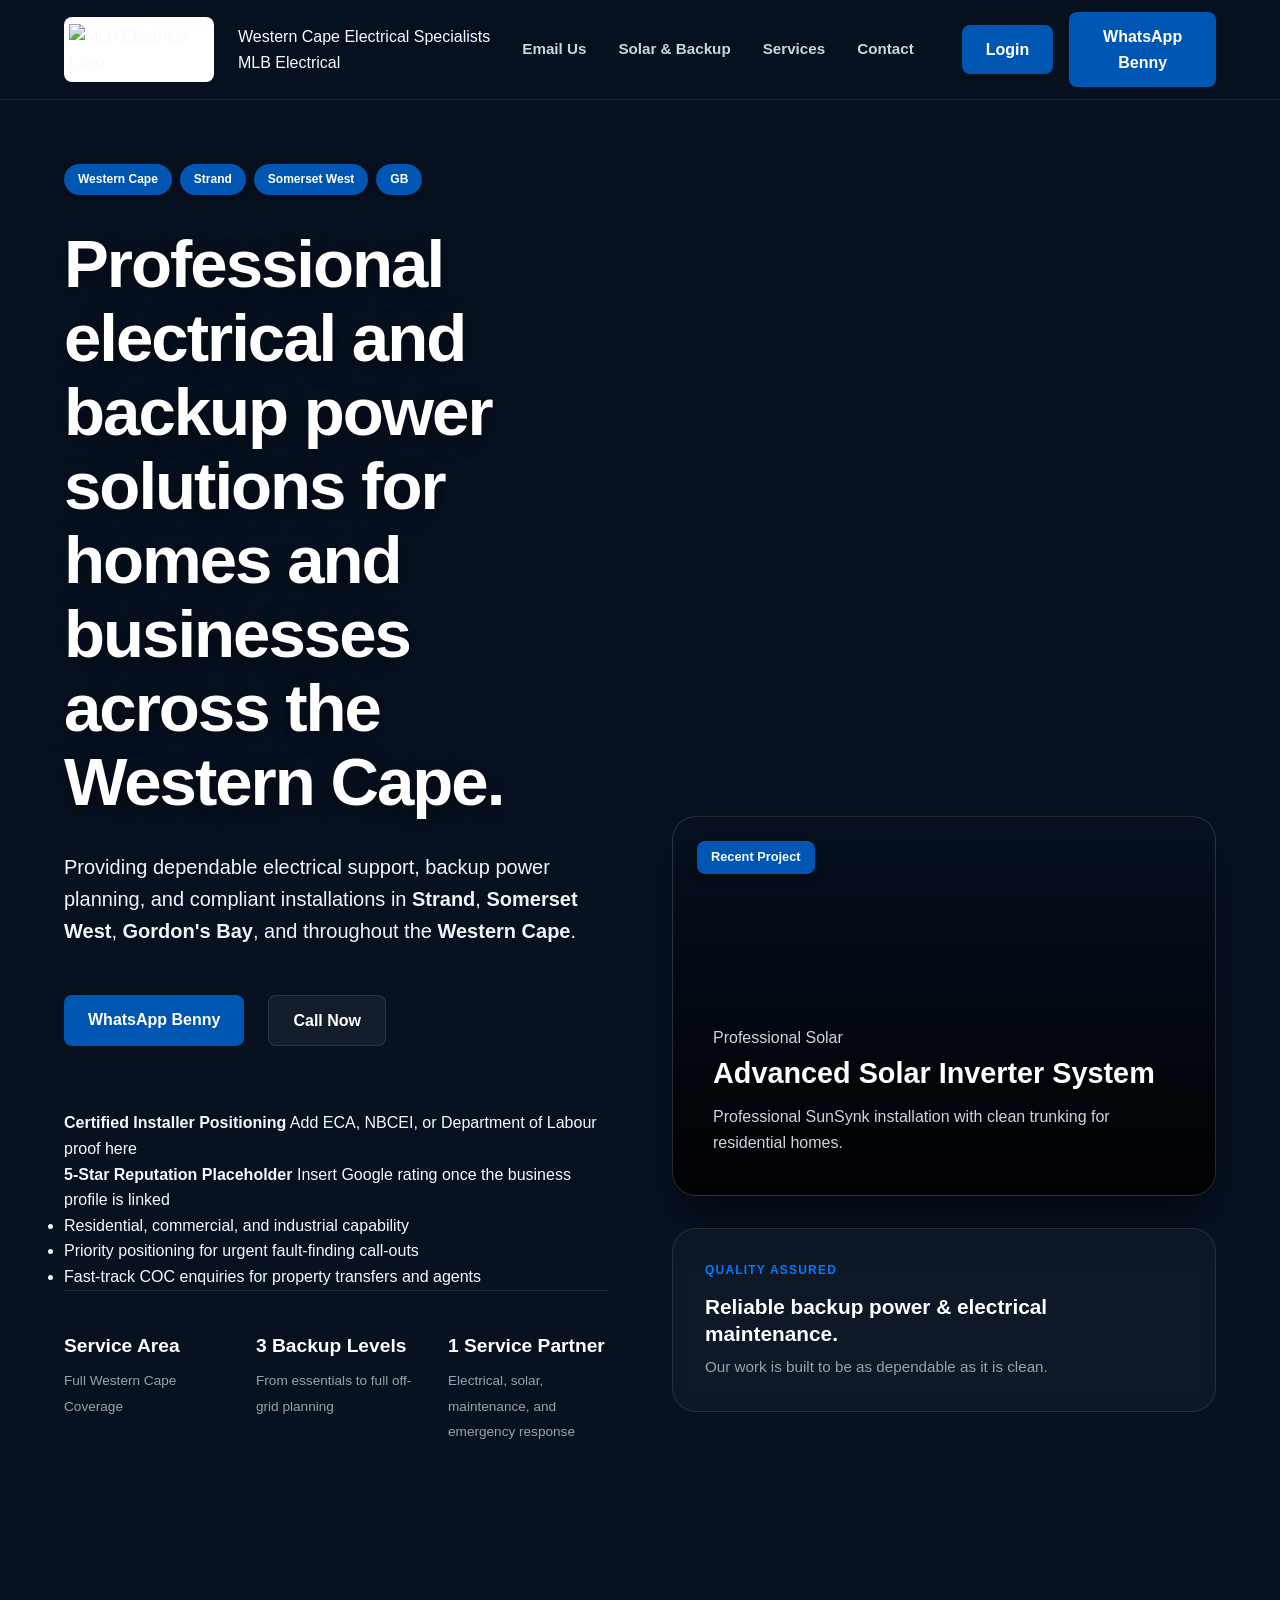
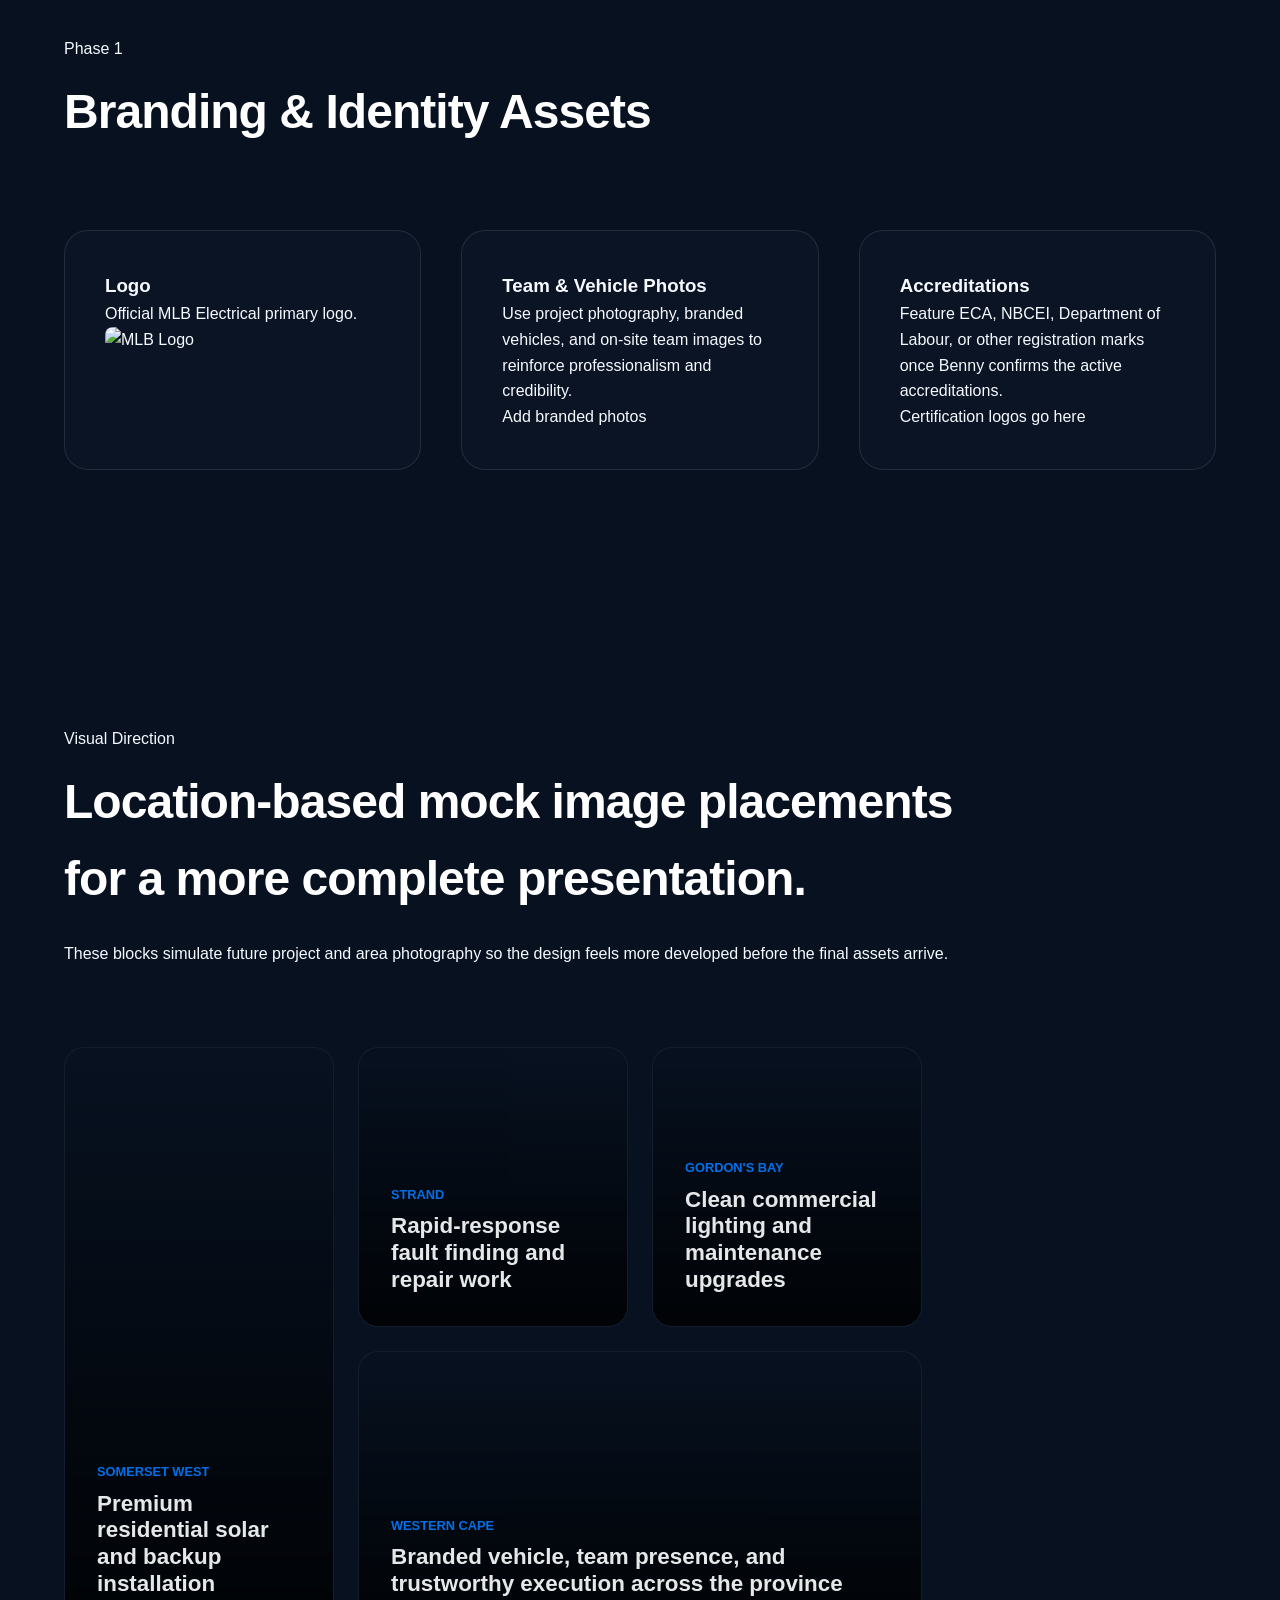
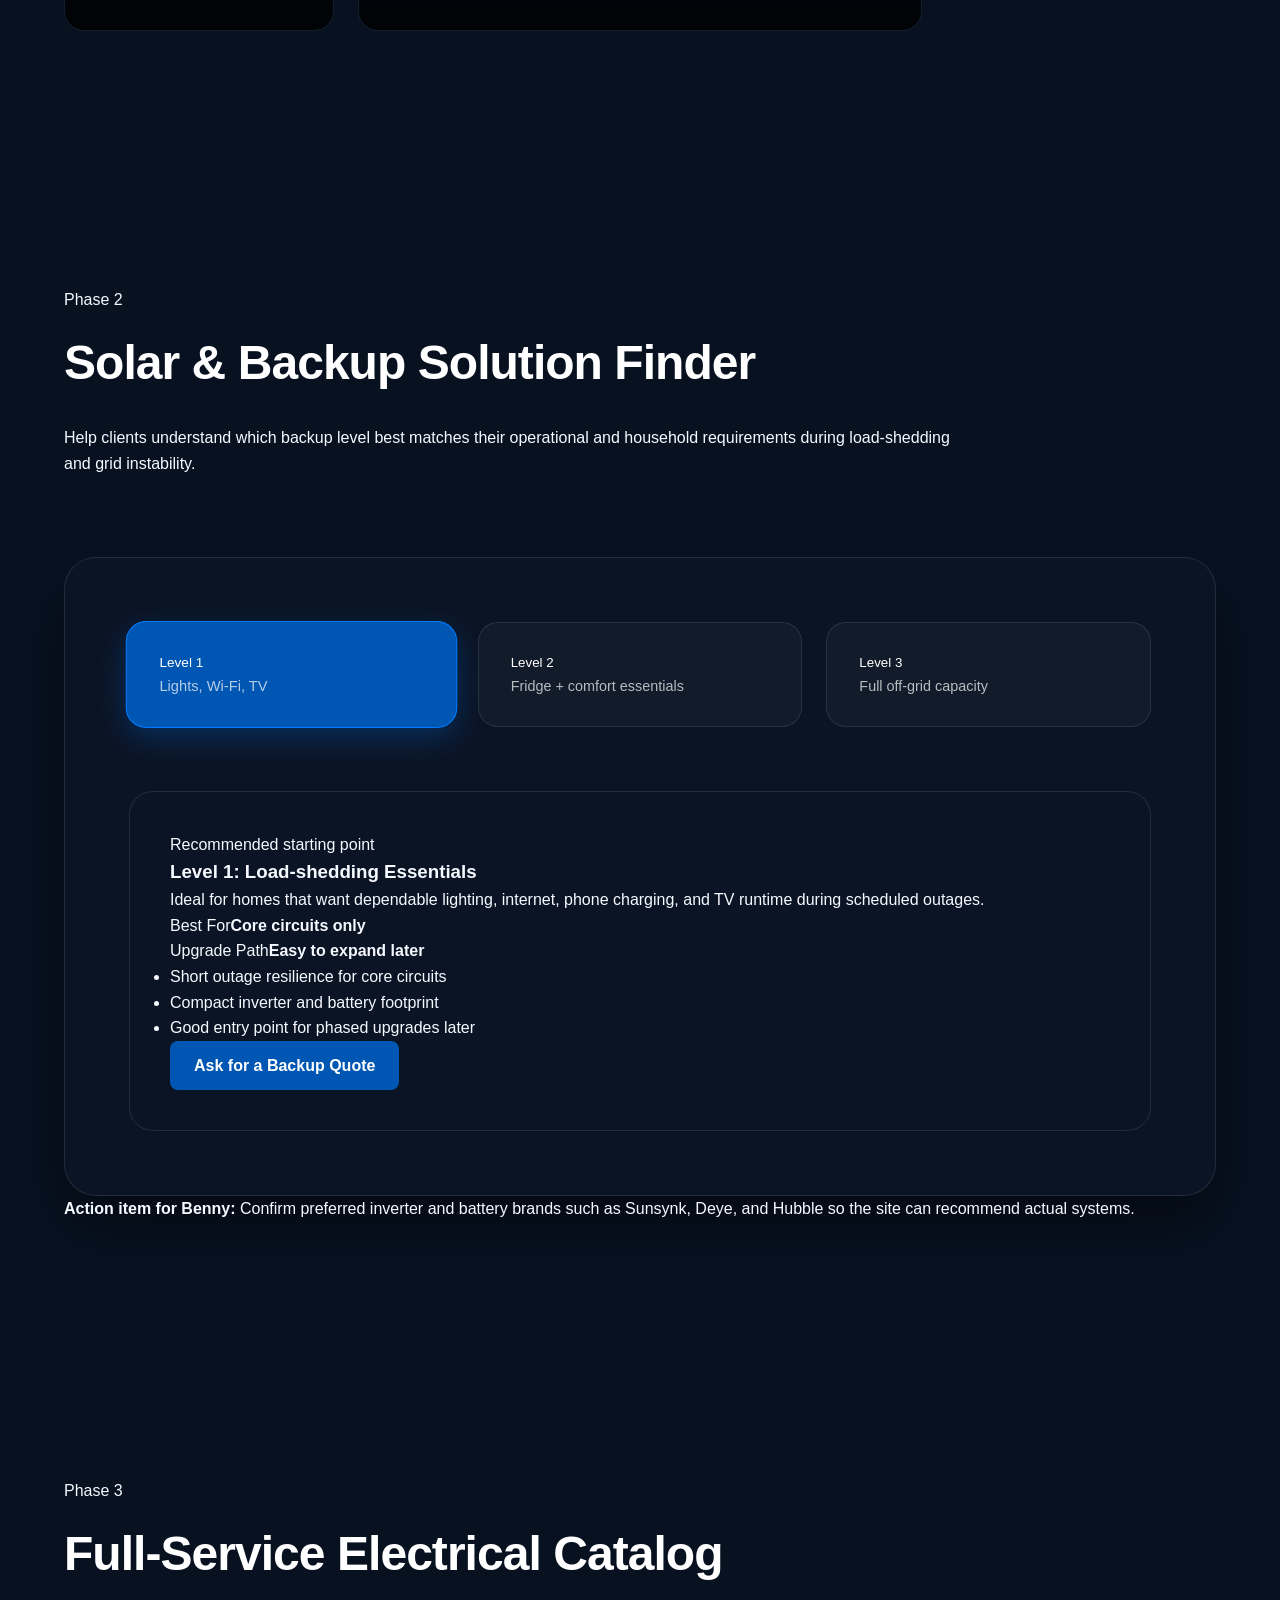
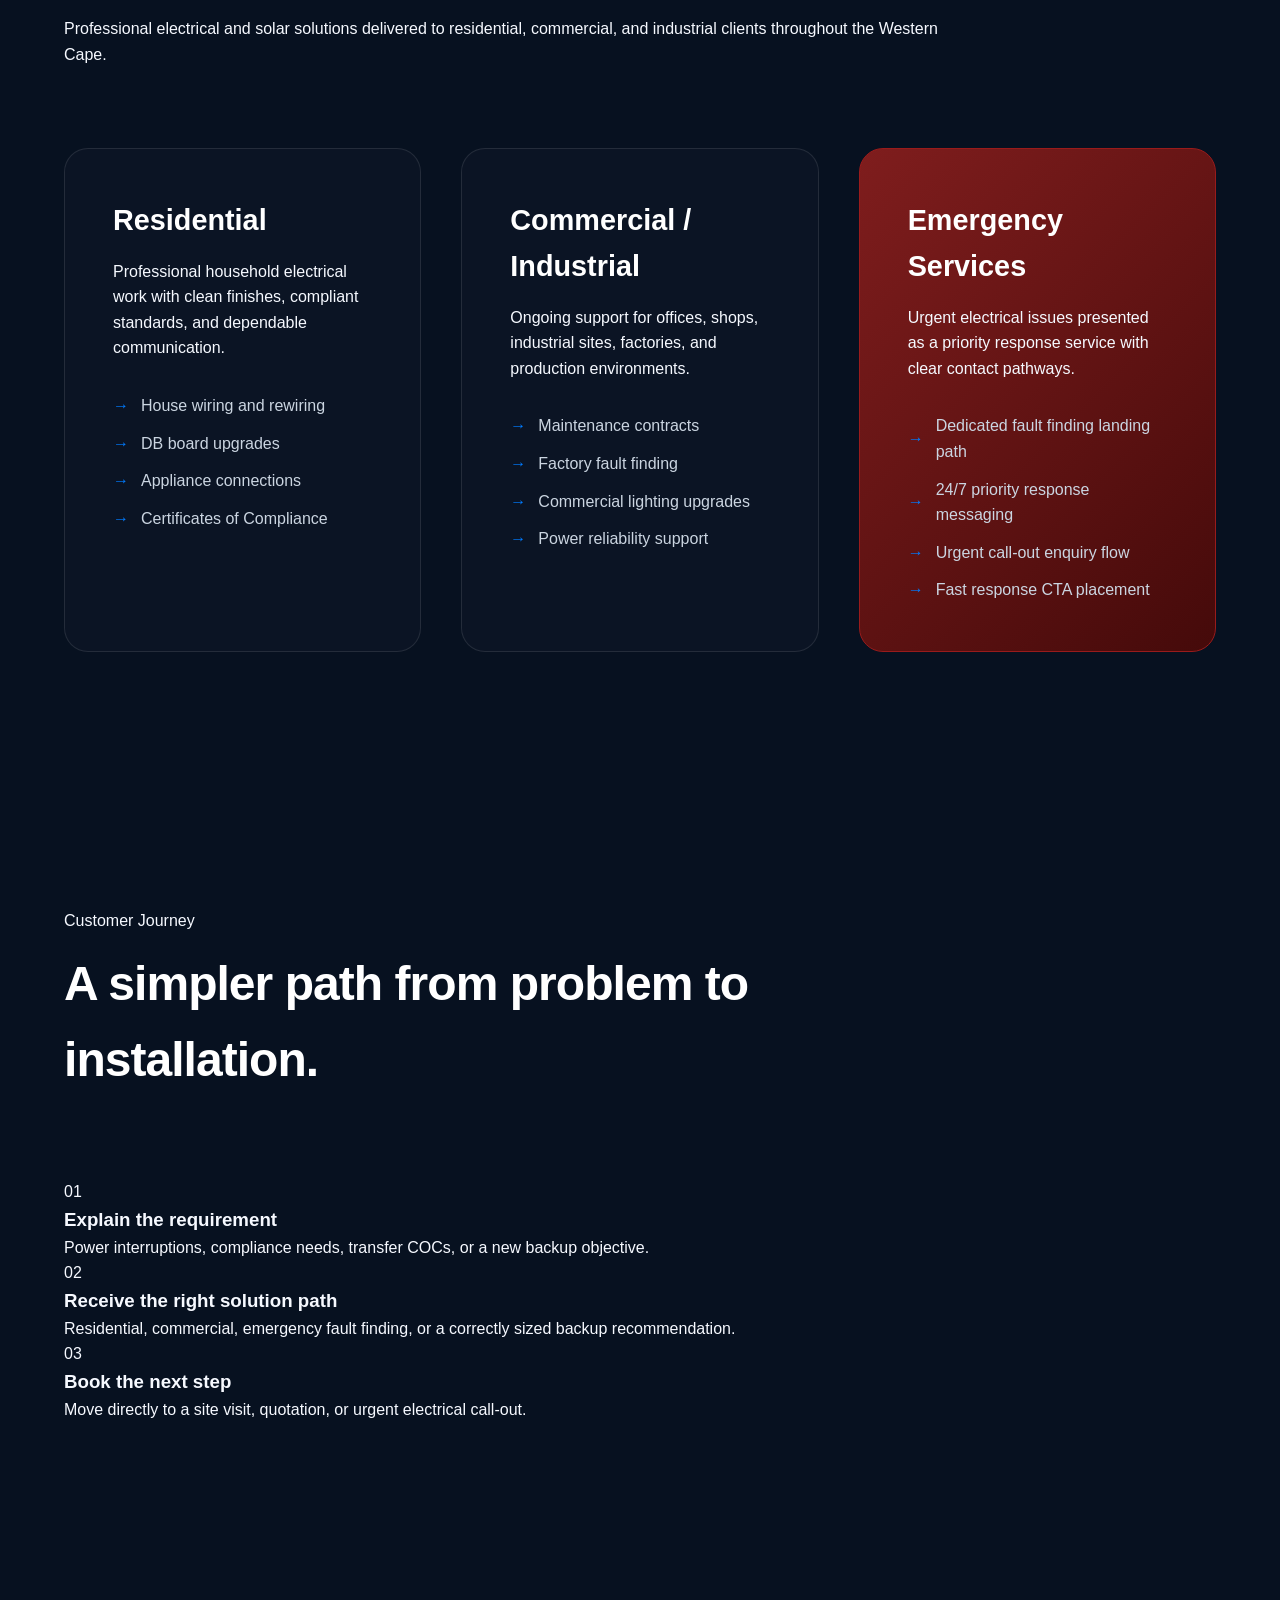
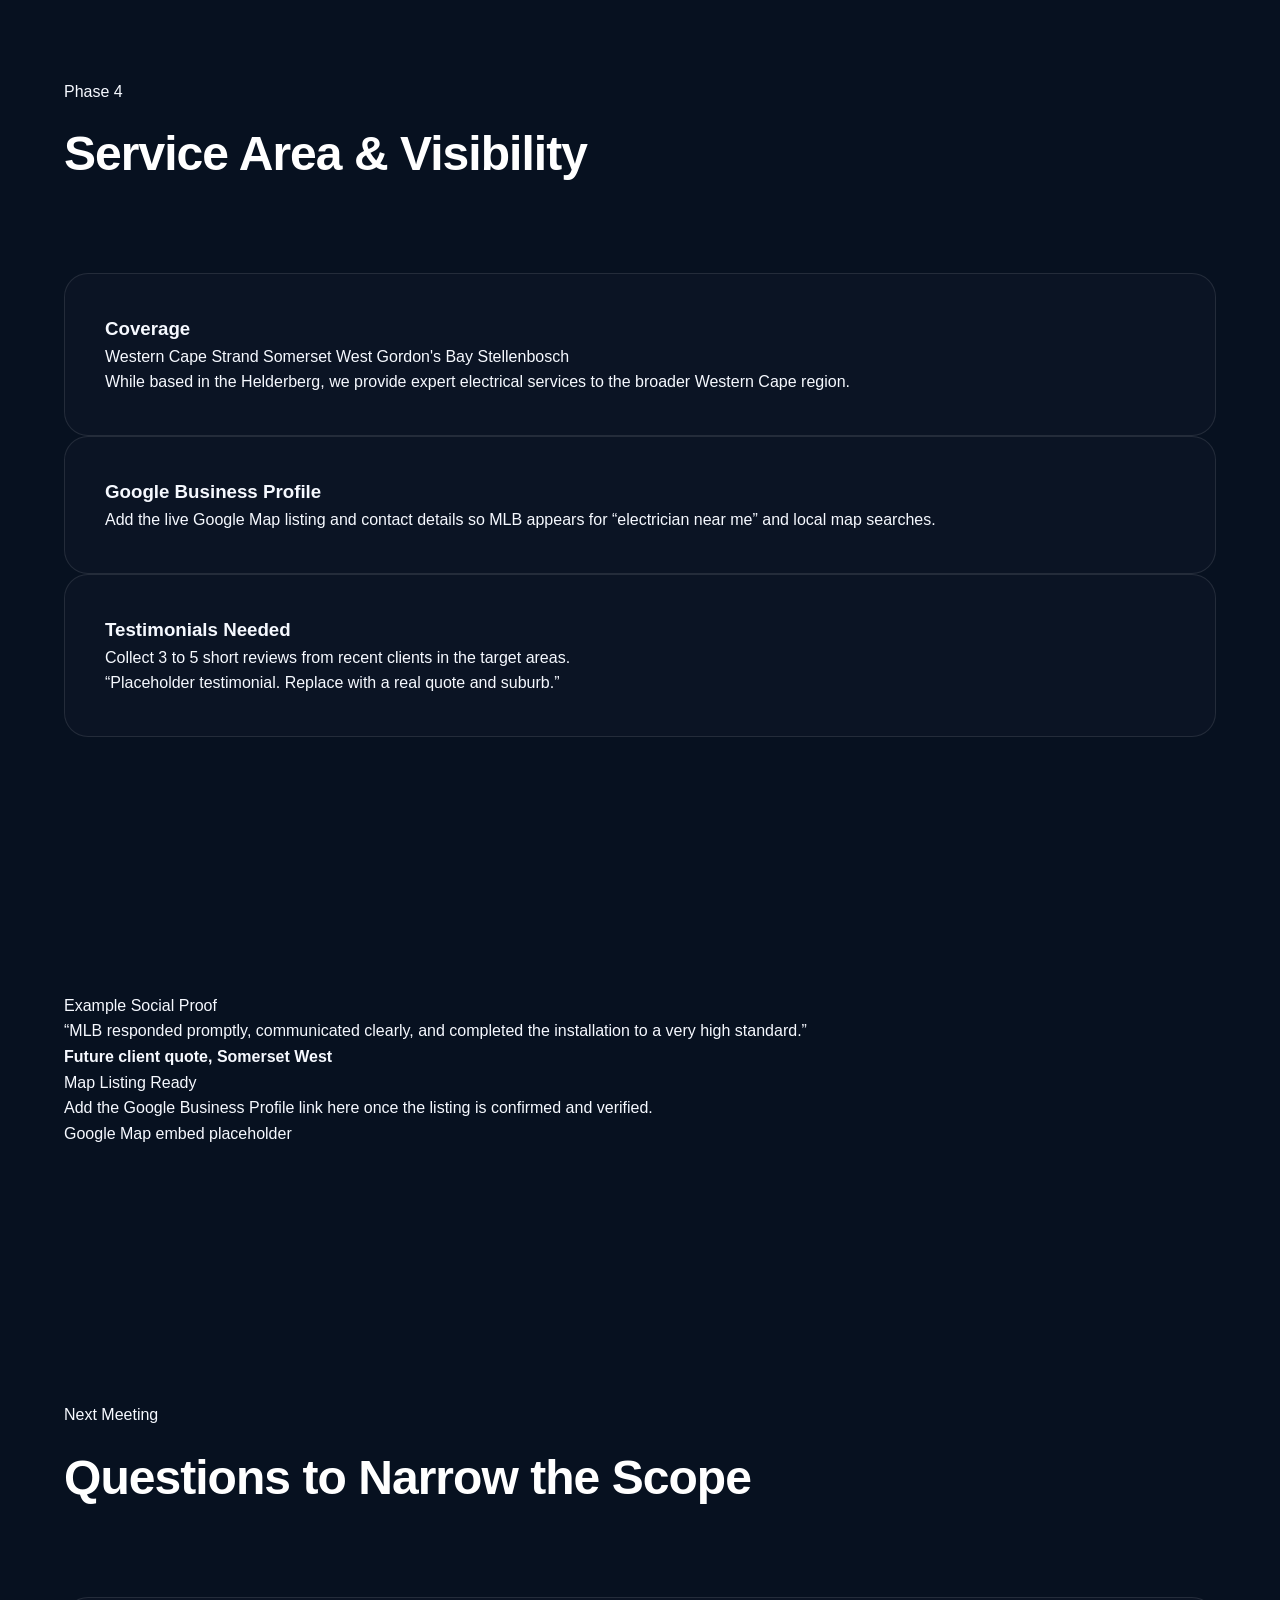
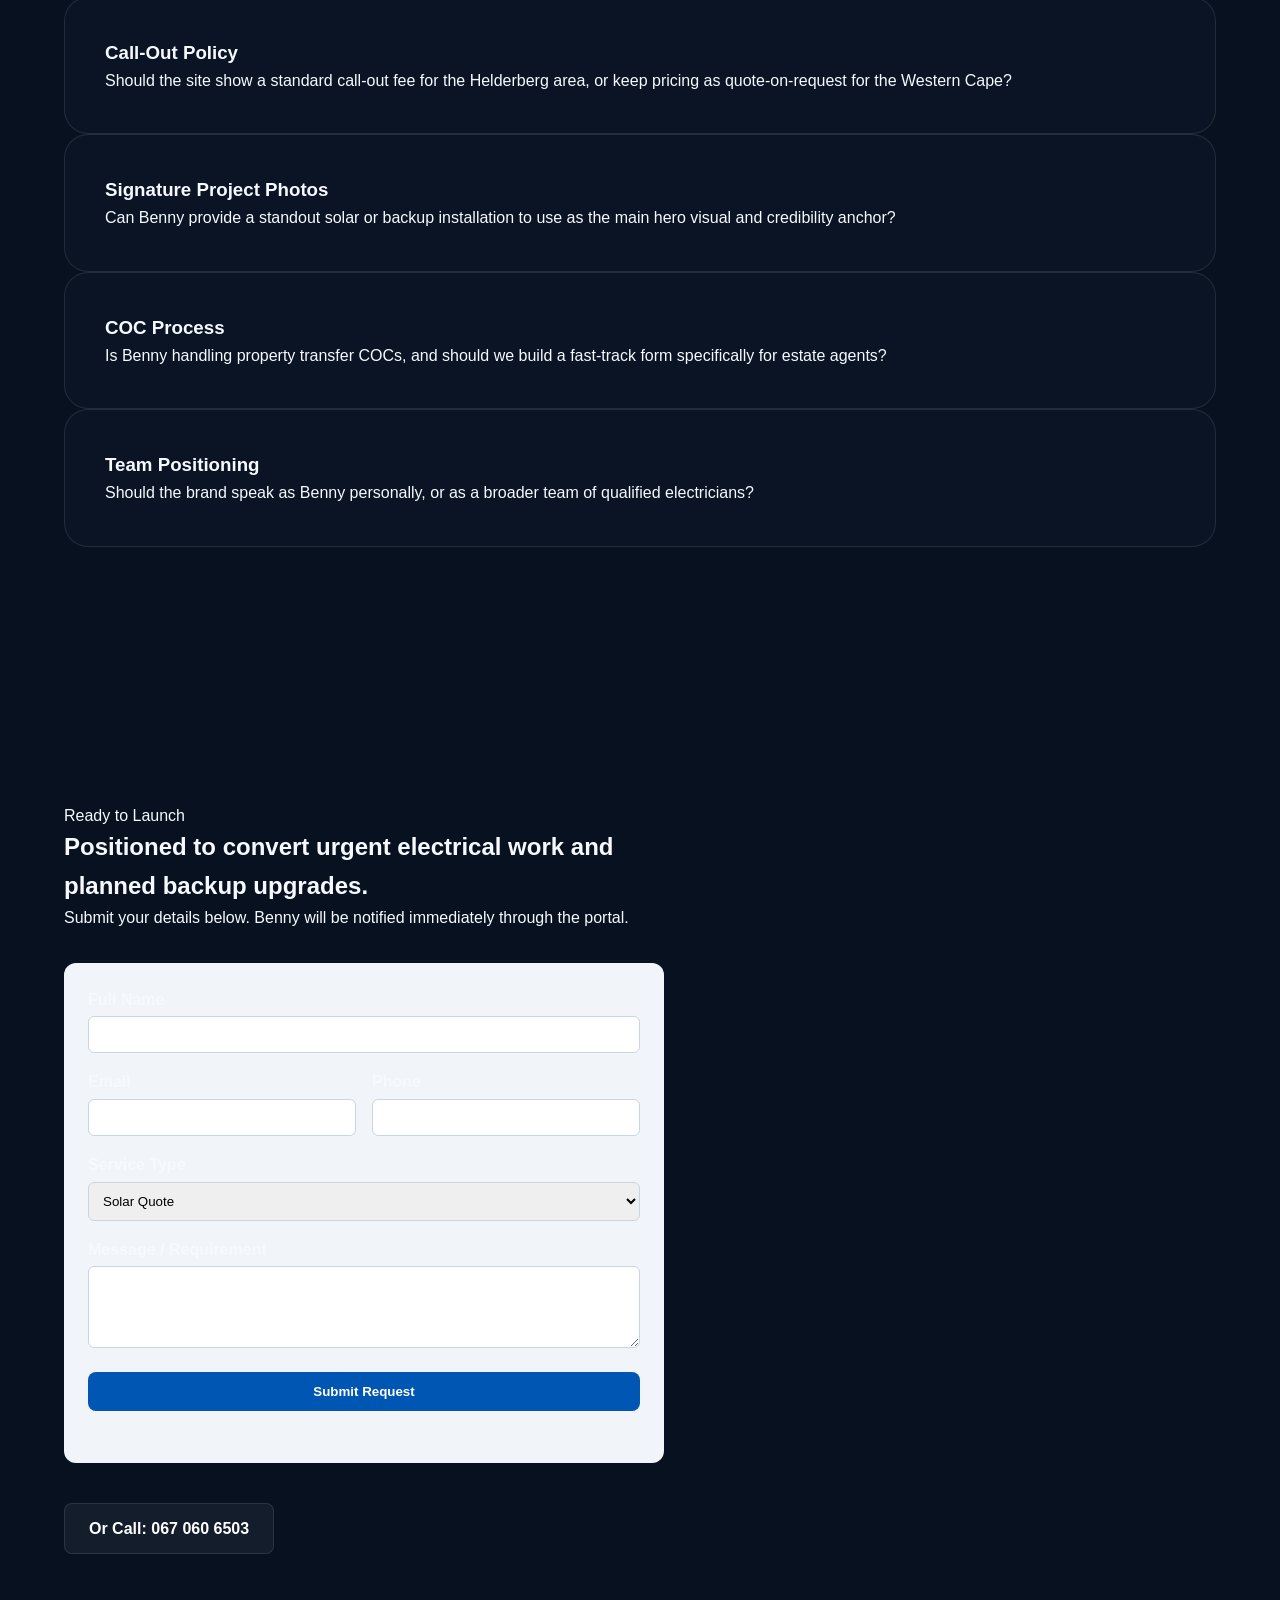
==== commit a759a894: "Final UI refinements and layout fixes" ====
--- a/wwwroot/index.html
+++ b/wwwroot/index.html
@@ -15,11 +15,11 @@
       rel="stylesheet"
     />
     <link rel="stylesheet" href="styles.css" />
-    <meta http-equiv="Content-Security-Policy" content="default-src 'self'; script-src 'self' 'unsafe-inline' 'unsafe-eval' https://www.googletagmanager.com https://www.google-analytics.com https://challenges.cloudflare.com https://static.cloudflareinsights.com; script-src-elem 'self' 'unsafe-inline' https://www.googletagmanager.com https://challenges.cloudflare.com https://static.cloudflareinsights.com; style-src 'self' 'unsafe-inline' https://fonts.googleapis.com; font-src 'self' https://fonts.gstatic.com; img-src 'self' data: https://www.google-analytics.com; connect-src 'self' https://www.google-analytics.com https://static.cloudflareinsights.com; frame-src 'self' https://challenges.cloudflare.com;">
+    <!-- CSP Updated to allow Unsplash Images -->
+    <meta http-equiv="Content-Security-Policy" content="default-src 'self'; script-src 'self' 'unsafe-inline' 'unsafe-eval' https://www.googletagmanager.com https://www.google-analytics.com https://challenges.cloudflare.com https://static.cloudflareinsights.com; script-src-elem 'self' 'unsafe-inline' https://www.googletagmanager.com https://challenges.cloudflare.com https://static.cloudflareinsights.com; style-src 'self' 'unsafe-inline' https://fonts.googleapis.com; font-src 'self' https://fonts.gstatic.com; img-src 'self' data: https://www.google-analytics.com https://images.unsplash.com; connect-src 'self' https://www.google-analytics.com https://static.cloudflareinsights.com; frame-src 'self' https://challenges.cloudflare.com;">
   </head>
   <body>
     <div class="page-shell">
-    <header class="hero">
       <nav class="nav">
         <a class="brand" href="/" aria-label="MLB Electrical home">
           <div class="brand-mark">
@@ -50,13 +50,15 @@
         <div class="nav-links" id="primary-nav">
           <a href="/login" class="d-only-mobile">Portal Login</a>
           <a href="https://wa.me/27670606503" class="d-only-mobile">WhatsApp Benny</a>
+          <a href="tel:+27670606503" class="d-only-mobile">Call Benny</a>
           <a href="mailto:beniemianga13@gmail.com">Email Us</a>
-          <a href="#backup-finder">Backup</a>
+          <a href="#backup-finder">Solar & Backup</a>
           <a href="#services">Services</a>
           <a href="#contact">Contact</a>
         </div>
       </nav>
 
+    <header class="hero">
       <div class="hero-grid">
         <section class="hero-copy">
           <div class="hero-badges">
@@ -185,20 +187,7 @@
         </div>
       </section>
 
-      <section class="section trust-strip">
-        <div class="trust-card">
-          <span class="trust-label">Ideal hero image</span>
-          <strong>Signature solar installation or branded service vehicle on-site</strong>
-        </div>
-        <div class="trust-card">
-          <span class="trust-label">Fast-track opportunity</span>
-          <strong>Property transfer COCs for homeowners, conveyancers, and agents</strong>
-        </div>
-        <div class="trust-card">
-          <span class="trust-label">Search intent</span>
-          <strong>“Electrician near me” supported by suburb-specific service messaging</strong>
-        </div>
-      </section>
+      
 
       <section id="backup-finder" class="section accent-section">
         <div class="section-heading">
--- a/wwwroot/styles.css
+++ b/wwwroot/styles.css
@@ -1,1083 +1,235 @@
-* {
-  box-sizing: border-box;
-}
+/* Styles Updated - Force Cache Refresh */
+* { box-sizing: border-box; margin: 0; padding: 0; }
 
 :root {
-  --electric-blue: #0056b3;
-  --deep-navy: #011f4b;
-  --black-blue: #050b16;
-  --white: #ffffff;
-  --ink: #dbe8ff;
-  --ink-strong: #f6f9ff;
-  --text-dark: #a9bad6;
-  --border: rgba(108, 145, 196, 0.22);
-  --surface: #0b1424;
-  --surface-soft: #101c31;
-  --surface-strong: #132440;
-  --shadow: 0 18px 45px rgba(0, 0, 0, 0.28);
-  --shadow-strong: 0 28px 70px rgba(0, 0, 0, 0.38);
-  --radius: 20px;
-}
-
-html {
-  scroll-behavior: smooth;
-}
-
-body {
-  margin: 0;
-  font-family: "Roboto", Arial, sans-serif;
-  color: var(--ink);
-  background:
-    radial-gradient(circle at top left, rgba(0, 86, 179, 0.18), transparent 26%),
-    linear-gradient(180deg, #030814 0%, #071120 30%, #09172b 100%);
-}
-
-h1,
-h2,
-h3 {
-  margin: 0 0 0.8rem;
-  font-family: "Montserrat", Arial, sans-serif;
-  line-height: 1.1;
-  color: var(--ink-strong);
-}
-
-p,
-li,
-blockquote,
-a,
-button {
-  line-height: 1.6;
-}
-
-.hero,
-.section {
-  padding: 2rem clamp(1.2rem, 4vw, 5rem);
-}
-
-.page-shell {
-  overflow: hidden;
-}
-
-.d-grid {
-  display: grid;
-}
-
-.gap-2 {
-  gap: 1rem;
-}
-
-.hero {
-  padding-top: 1.5rem;
-  background:
-    linear-gradient(180deg, rgba(0, 0, 0, 0.14), rgba(0, 0, 0, 0)),
-    radial-gradient(circle at top right, rgba(0, 86, 179, 0.24), transparent 24%),
-    radial-gradient(circle at bottom left, rgba(255, 255, 255, 0.06), transparent 24%),
-    linear-gradient(140deg, rgba(5, 11, 22, 0.98), rgba(1, 31, 75, 0.98) 52%, rgba(0, 86, 179, 0.88));
-  color: var(--white);
-  position: relative;
-}
-
-.hero::after {
-  content: "";
-  position: absolute;
-  inset: auto -10% -140px auto;
-  width: 420px;
-  height: 420px;
-  border-radius: 50%;
-  background: radial-gradient(circle, rgba(255, 255, 255, 0.12), transparent 70%);
-  pointer-events: none;
-}
-
-.hero::before {
-  content: "";
-  position: absolute;
-  inset: 0;
-  background:
-    linear-gradient(90deg, rgba(255, 255, 255, 0.04) 1px, transparent 1px),
-    linear-gradient(rgba(255, 255, 255, 0.04) 1px, transparent 1px);
-  background-size: 42px 42px;
-  opacity: 0.14;
-  pointer-events: none;
-}
-
-.nav,
-.hero-grid,
-.finder,
-.service-grid,
-.seo-grid,
-.question-grid,
-.contact,
-.process-grid,
-.trust-strip,
-.card-grid,
-.testimonial-band {
-  display: grid;
-  gap: 1.5rem;
-}
-
+  --primary: #0056b3;
+  --primary-light: #007bff;
+  --dark: #071120;
+  --dark-accent: #0b1424;
+  --light: #f6f9ff;
+  --text-muted: #94a3b8;
+  --border: rgba(255, 255, 255, 0.1);
+  --shadow: 0 4px 12px rgba(0,0,0,0.3);
+  --radius: 12px;
+}
+
+body { 
+  font-family: 'Roboto', sans-serif; 
+  background: var(--dark); 
+  color: var(--light); 
+  line-height: 1.6; 
+  overflow-x: hidden;
+}
+
+h1, h2, h3 { font-family: 'Montserrat', sans-serif; }
+
+.page-shell { min-height: 100vh; display: flex; flex-direction: column; }
+
+/* Fixed Navigation Layout */
 .nav {
-  grid-template-columns: 1fr auto;
+  display: flex;
+  justify-content: space-between;
   align-items: center;
-  margin-bottom: 3rem;
-  position: relative;
-  z-index: 1;
-}
-
-.menu-toggle {
-  display: none;
-  width: 48px;
-  height: 48px;
-  padding: 0;
-  border: 1px solid rgba(255, 255, 255, 0.18);
-  border-radius: 14px;
-  background: rgba(255, 255, 255, 0.04);
+  padding: 0.75rem 5%;
+  background: rgba(7, 17, 32, 0.98);
+  min-height: 100px;
+  position: sticky;
+  top: 0;
+  z-index: 1000;
+  border-bottom: 1px solid var(--border);
+  backdrop-filter: blur(12px);
+}
+
+.brand { display: flex; align-items: center; gap: 1.5rem; text-decoration: none; color: inherit; flex-shrink: 0; margin-right: 2rem; }
+.brand-mark { max-width: 150px; height: 65px; display: flex; align-items: center; background: white; padding: 5px; border-radius: 8px; }
+.brand-mark img { max-height: 100%; width: auto; object-fit: contain; }
+
+.nav-actions { display: flex; gap: 1rem; align-items: center; order: 3; }
+.nav-links { display: flex; gap: 2rem; align-items: center; margin-left: auto; margin-right: 3rem; order: 2; }
+.nav-links a { text-decoration: none; color: #cbd5e1; font-weight: 600; font-size: 0.95rem; transition: color 0.2s; white-space: nowrap; }
+.nav-links a:hover { color: var(--primary-light); }
+
+.button {
+  padding: 0.75rem 1.5rem;
+  border-radius: 8px;
+  font-weight: 700;
+  text-decoration: none;
+  display: inline-block;
+  transition: transform 0.2s, background 0.2s, box-shadow 0.2s;
   cursor: pointer;
-}
-
-.menu-toggle span {
-  display: block;
-  width: 18px;
-  height: 2px;
-  margin: 4px auto;
-  border-radius: 999px;
-  background: var(--white);
-  transition: transform 160ms ease, opacity 160ms ease;
-}
-
-.menu-toggle.is-open span:nth-child(1) {
-  transform: translateY(6px) rotate(45deg);
-}
-
-.menu-toggle.is-open span:nth-child(2) {
-  opacity: 0;
-}
-
-.menu-toggle.is-open span:nth-child(3) {
-  transform: translateY(-6px) rotate(-45deg);
-}
-
-.brand {
-  display: flex;
-  gap: 1rem;
-  align-items: center;
-  color: inherit;
-  text-decoration: none;
-}
-
-.brand-copy {
-  display: block;
-}
-
-.brand-mark {
+  border: none;
+  background: var(--primary);
+  color: white;
+  text-align: center;
+}
+.button:hover { transform: translateY(-2px); background: var(--primary-light); box-shadow: 0 4px 12px rgba(0, 86, 179, 0.4); }
+.button-secondary { background: rgba(255,255,255,0.05); border: 1px solid var(--border); }
+.button-secondary:hover { background: rgba(255,255,255,0.1); }
+
+/* Hero Section */
+.hero { 
+  padding: 4rem 5%; 
+  background: linear-gradient(rgba(7, 17, 32, 0.7), rgba(7, 17, 32, 0.7)), 
+              url('/Gallery/2.jpeg') center/cover no-repeat;
+  position: relative; 
+  min-height: calc(100vh - 90px);
   display: flex;
   align-items: center;
-  justify-content: center;
-  height: 64px;
-}
-
-.brand-mark img {
-  max-height: 100%;
-  width: auto;
-  border-radius: 4px;
-  object-fit: contain;
-}
-
-.brand-title {
-  display: block;
-  font-family: "Montserrat", Arial, sans-serif;
-  font-size: 1.25rem;
+}
+
+.hero-grid { 
+  display: grid; 
+  grid-template-columns: 1fr 1fr; 
+  gap: 4rem; 
+  align-items: center;
+  max-width: 1400px;
+  margin: 0 auto;
+  width: 100%;
+}
+
+.hero-copy {
+  padding: 0;
+  background: none;
+  border-radius: 0;
+  border: none;
+  box-shadow: none;
+  backdrop-filter: none;
+}
+
+.hero-badges { display: flex; gap: 0.5rem; margin-bottom: 2rem; flex-wrap: wrap; }
+.hero-badges span { 
+  background: var(--primary); 
+  color: white; 
+  padding: 6px 14px; 
+  border-radius: 100px; 
+  font-size: 0.75rem; 
+  font-weight: 700;
+  box-shadow: 0 4px 10px rgba(0,0,0,0.3);
+}
+
+.hero-title {
+  color: #ffffff;
+  font-size: clamp(2.5rem, 6vw, 4.2rem);
+  line-height: 1.1;
+  margin-bottom: 2rem;
   font-weight: 800;
-  color: var(--ink-strong);
-  line-height: 1;
-}
-
-.nav-actions {
-  display: flex;
-  align-items: center;
-  gap: 1rem;
-}
-
-.d-only-mobile {
-  display: none;
-}
-
-.nav-links {
-  display: flex;
-  gap: 1rem;
-  align-items: center;
-  justify-content: flex-end;
-  flex-wrap: wrap;
-}
-
-.nav-links a {
-  color: var(--white);
-  text-decoration: none;
-  font-family: "Montserrat", Arial, sans-serif;
-  font-size: 0.84rem;
-  font-weight: 600;
-  letter-spacing: 0.12em;
-  text-transform: uppercase;
-}
-
-.hero h1,
-.hero h2,
-.hero .eyebrow,
-.hero p,
-.hero li {
-  color: var(--white);
-}
-
-.hero-grid {
-  grid-template-columns: minmax(0, 1.4fr) minmax(280px, 420px);
-  align-items: start;
-  position: relative;
-  z-index: 1;
-}
-
-.hero-copy,
-.hero-panel,
-.card,
-.service-card,
-.finder-result,
-.contact {
-  border-radius: var(--radius);
-  box-shadow: var(--shadow);
-}
-
-.hero-copy {
-  padding: 0.5rem 0;
-}
-
-.hero-badges {
-  display: flex;
-  flex-wrap: wrap;
-  gap: 0.75rem;
-  margin-bottom: 1rem;
-}
-
-.hero-badges span {
-  padding: 0.55rem 0.9rem;
-  border: 1px solid rgba(255, 255, 255, 0.22);
-  border-radius: 999px;
-  background: rgba(255, 255, 255, 0.08);
-  font-size: 0.82rem;
-  font-weight: 600;
-  white-space: nowrap;
-}
-
-.hero-title {
-  max-width: 14ch;
-  font-size: clamp(2.6rem, 5.2vw, 5.2rem);
-  letter-spacing: -0.04em;
-  margin-bottom: 1rem;
-  line-height: 1.12;
-  text-wrap: balance;
-}
-
-.intro {
-  max-width: 62ch;
-  font-size: 1.08rem;
-  padding-inline: 0.15rem;
-}
-
-.hero-actions {
-  display: flex;
-  flex-wrap: wrap;
-  gap: 1rem;
-  margin: 1.25rem 0 1rem;
-}
-
-.hero-trust {
-  display: flex;
-  flex-wrap: wrap;
-  gap: 0.9rem;
-  margin: -0.2rem 0 1.35rem;
-}
-
-.trust-snippet {
-  min-width: 220px;
-  padding: 0.9rem 1rem;
-  border-radius: 16px;
-  background: rgba(255, 255, 255, 0.06);
-  border: 1px solid rgba(255, 255, 255, 0.1);
-}
-
-.trust-snippet strong,
-.trust-snippet span {
-  display: block;
-}
-
-.trust-snippet strong {
-  color: var(--ink-strong);
-  font-family: "Montserrat", Arial, sans-serif;
-  font-size: 0.92rem;
-}
-
-.trust-snippet span {
-  color: rgba(255, 255, 255, 0.74);
-  font-size: 0.88rem;
-}
-
-.hero-points {
-  padding-left: 1.2rem;
-  margin: 0;
-}
+  letter-spacing: -0.03em;
+  text-shadow: 0 4px 20px rgba(0,0,0,0.5);
+}
+
+.intro { font-size: 1.25rem; color: #f1f5f9; margin-bottom: 3rem; max-width: 700px; line-height: 1.6; }
+
+.hero-actions { display: flex; gap: 1.5rem; margin-bottom: 4rem; }
 
 .hero-metrics {
   display: grid;
-  grid-template-columns: repeat(3, minmax(0, 1fr));
-  gap: 1rem;
-  margin-top: 2rem;
-}
-
-.hero-metrics div {
-  padding: 1rem;
-  border-radius: 18px;
-  background: rgba(255, 255, 255, 0.08);
-  border: 1px solid rgba(255, 255, 255, 0.12);
-}
-
-.hero-metrics strong,
-.hero-metrics span {
-  display: block;
-}
-
-.hero-metrics span {
-  color: rgba(255, 255, 255, 0.78);
-  font-size: 0.92rem;
-}
-
-.hero-panel {
-  padding: 1.5rem;
-  background: linear-gradient(180deg, rgba(18, 34, 59, 0.92), rgba(10, 20, 36, 0.92));
-  border: 1px solid rgba(112, 149, 198, 0.24);
-  backdrop-filter: blur(12px);
-  box-shadow: var(--shadow-strong);
-  align-self: start;
-}
-
-.eyebrow {
-  margin: 0 0 0.5rem;
-  color: var(--electric-blue);
-  text-transform: uppercase;
-  letter-spacing: 0.08em;
-  font-size: 0.82rem;
-  font-weight: 700;
-}
-
-.palette {
-  display: grid;
-  gap: 1rem;
-  margin: 1rem 0;
-}
+  grid-template-columns: repeat(3, 1fr);
+  gap: 2rem;
+  padding-top: 2.5rem;
+  border-top: 1px solid rgba(255,255,255,0.1);
+}
+.hero-metrics strong { display: block; font-size: 1.2rem; color: #fff; margin-bottom: 6px; }
+.hero-metrics span { font-size: 0.85rem; color: #94a3b8; font-weight: 500; }
+
+/* Hero Panel (Right side) */
+.hero-panel { display: grid; gap: 2rem; grid-template-columns: 1fr; align-self: end; padding-bottom: 2rem; }
+.hero-media {
+  background: var(--dark-accent);
+  border-radius: 24px;
+  overflow: hidden;
+  border: 1px solid rgba(255,255,255,0.15);
+  position: relative;
+  box-shadow: 0 25px 50px -12px rgba(0,0,0,0.6);
+}
+.hero-photo { height: 380px; background: linear-gradient(transparent, rgba(0,0,0,0.9)), url('/Gallery/1.jpeg') center/cover; display: flex; flex-direction: column; justify-content: flex-end; padding: 2.5rem; }
+.hero-media-badge { position: absolute; top: 1.5rem; left: 1.5rem; background: var(--primary); padding: 6px 14px; border-radius: 8px; font-size: 0.8rem; font-weight: 700; box-shadow: 0 4px 10px rgba(0,0,0,0.3); }
+.hero-media-copy h2 { font-size: 1.8rem; margin-bottom: 0.5rem; color: #fff; }
+.hero-media-copy p { font-size: 1rem; color: #cbd5e1; }
 
 .mini-panel {
-  margin-top: 1.5rem;
-  padding: 1rem;
-  border-radius: 16px;
-  background: rgba(255, 255, 255, 0.04);
-  border: 1px solid rgba(130, 167, 214, 0.18);
-}
-
-.hero-media {
-  min-height: 360px;
-  display: flex;
-  flex-direction: column;
-  justify-content: flex-end;
-  padding: 1.2rem;
-  border-radius: 18px;
-  background:
-    linear-gradient(180deg, rgba(0, 0, 0, 0.08), rgba(0, 0, 0, 0.62)),
-    radial-gradient(circle at top right, rgba(0, 86, 179, 0.38), transparent 34%),
-    linear-gradient(135deg, #203657, #08101d);
-  border: 1px solid rgba(130, 167, 214, 0.18);
-}
-
-.hero-photo {
-  background:
-    linear-gradient(180deg, rgba(3, 8, 20, 0.12), rgba(3, 8, 20, 0.78)),
-    radial-gradient(circle at top right, rgba(0, 86, 179, 0.26), transparent 34%),
-    url("https://images.unsplash.com/photo-1517048676732-d65bc937f952?auto=format&fit=crop&w=1400&q=80");
-  background-size: cover;
-  background-position: center;
-}
-
-.hero-media-badge {
-  align-self: flex-start;
-  margin-bottom: auto;
-  padding: 0.5rem 0.8rem;
-  border-radius: 999px;
-  background: rgba(255, 255, 255, 0.1);
-  color: var(--ink-strong);
-  font: 700 0.74rem "Montserrat", Arial, sans-serif;
-  letter-spacing: 0.08em;
-  text-transform: uppercase;
-}
-
-.hero-media-copy h2 {
-  margin-top: 0.8rem;
-  line-height: 1.16;
-}
-
-.mini-panel strong,
-.mini-panel p,
-.mini-label {
-  display: block;
-}
-
-.mini-label {
-  margin-bottom: 0.4rem;
-  font-size: 0.8rem;
-  text-transform: uppercase;
-  letter-spacing: 0.08em;
-  color: rgba(255, 255, 255, 0.74);
-}
-
-.swatch {
-  display: inline-block;
-  width: 18px;
-  height: 18px;
-  margin-right: 0.6rem;
-  border-radius: 50%;
-  vertical-align: middle;
-}
-
-.electric {
-  background: var(--electric-blue);
-}
-
-.navy {
-  background: var(--deep-navy);
-}
-
-.slate {
-  background: var(--black-blue);
-}
-
-.button {
-  display: inline-flex;
-  align-items: center;
-  justify-content: center;
-  padding: 0.95rem 1.35rem;
-  border-radius: 999px;
-  border: 0;
-  background: linear-gradient(180deg, #0f6fd6, #0056b3);
-  color: var(--white);
-  text-decoration: none;
-  font-weight: 700;
-  font-family: "Montserrat", Arial, sans-serif;
-  transition: transform 180ms ease, box-shadow 180ms ease, background 180ms ease;
-  box-shadow: 0 14px 28px rgba(0, 86, 179, 0.3);
-}
-
-.button:hover,
-.button:focus-visible {
-  transform: translateY(-2px);
-}
-
-.button-secondary {
-  background: rgba(255, 255, 255, 0.04);
-  border: 1px solid rgba(255, 255, 255, 0.18);
-  box-shadow: none;
-}
-
-.button-nav {
-  padding: 0.9rem 1.2rem;
-  white-space: nowrap;
-}
-
-.button-login {
-  padding: 0.75rem 1rem;
-  border: 1px solid rgba(255, 255, 255, 0.3);
-  background: rgba(255, 255, 255, 0.06);
-  box-shadow: none;
-  white-space: nowrap;
-}
-
-.section {
-  max-width: 1400px;
-  margin: 0 auto;
-}
-
-.section-heading {
-  max-width: 70ch;
-  margin-bottom: 1.5rem;
-}
-
-.card-grid,
-.seo-grid,
-.question-grid {
-  grid-template-columns: repeat(auto-fit, minmax(240px, 1fr));
-}
-
-.mobile-slider {
-  scroll-snap-type: x proximity;
-}
-
-.mobile-slider > * {
-  scroll-snap-align: start;
-}
-
-.card,
-.service-card,
-.finder-result {
-  padding: 1.6rem;
-  background: linear-gradient(180deg, var(--surface-soft), var(--surface));
-  border: 1px solid var(--border);
-  transition: transform 180ms ease, box-shadow 180ms ease, border-color 180ms ease;
-}
-
-.card:hover,
-.service-card:hover,
-.finder-result:hover {
-  transform: translateY(-4px);
-  box-shadow: 0 22px 50px rgba(0, 0, 0, 0.22);
-  border-color: rgba(119, 164, 220, 0.34);
-}
-
-.placeholder {
-  margin-top: 1rem;
-  padding: 1.15rem;
-  border: 1px dashed var(--border);
-  border-radius: 14px;
-  color: var(--text-dark);
-  background: rgba(255, 255, 255, 0.03);
-  text-align: center;
-}
-
-.gallery-grid {
-  display: grid;
-  gap: 1rem;
-  grid-template-columns: 1.05fr 0.95fr 0.95fr;
-  grid-auto-rows: 220px;
-}
-
-.mock-image {
-  position: relative;
-  overflow: hidden;
-  border-radius: 22px;
-  border: 1px solid var(--border);
-  background:
-    linear-gradient(180deg, rgba(0, 0, 0, 0.1), rgba(0, 0, 0, 0.58)),
-    radial-gradient(circle at top right, rgba(0, 86, 179, 0.45), transparent 30%),
-    linear-gradient(135deg, #203657, #0c1526);
-  box-shadow: var(--shadow);
-}
-
-.photo-solar {
-  background:
-    linear-gradient(180deg, rgba(3, 8, 20, 0.12), rgba(3, 8, 20, 0.78)),
-    url("https://images.unsplash.com/photo-1509391366360-2e959784a276?auto=format&fit=crop&w=1200&q=80");
-  background-size: cover;
-  background-position: center;
-}
-
-.photo-fault {
-  background:
-    linear-gradient(180deg, rgba(3, 8, 20, 0.18), rgba(3, 8, 20, 0.8)),
-    url("https://images.unsplash.com/photo-1621905252507-b35492cc74b4?auto=format&fit=crop&w=1200&q=80");
-  background-size: cover;
-  background-position: center;
-}
-
-.photo-commercial {
-  background:
-    linear-gradient(180deg, rgba(3, 8, 20, 0.18), rgba(3, 8, 20, 0.8)),
-    url("https://images.unsplash.com/photo-1497366754035-f200968a6e72?auto=format&fit=crop&w=1200&q=80");
-  background-size: cover;
-  background-position: center;
-}
-
-.photo-van {
-  background:
-    linear-gradient(180deg, rgba(3, 8, 20, 0.18), rgba(3, 8, 20, 0.78)),
-    url("https://images.unsplash.com/photo-1503376780353-7e6692767b70?auto=format&fit=crop&w=1600&q=80");
-  background-size: cover;
-  background-position: center;
-}
-
-.mock-image::before {
-  content: "";
-  position: absolute;
-  inset: 0;
-  background:
-    linear-gradient(90deg, rgba(255, 255, 255, 0.03) 1px, transparent 1px),
-    linear-gradient(rgba(255, 255, 255, 0.03) 1px, transparent 1px);
-  background-size: 28px 28px;
-}
-
-.mock-image.tall {
-  grid-row: span 2;
-}
-
-.mock-image.wide {
-  grid-column: span 2;
-}
-
-.mock-overlay {
-  position: absolute;
-  inset: auto 0 0 0;
-  padding: 1.4rem;
-  z-index: 1;
-}
-
-.mock-overlay span {
-  display: inline-block;
-  margin-bottom: 0.65rem;
-  padding: 0.35rem 0.65rem;
-  border-radius: 999px;
-  background: rgba(255, 255, 255, 0.1);
-  color: var(--ink-strong);
-  font-size: 0.78rem;
-  font-weight: 700;
-  letter-spacing: 0.06em;
-  text-transform: uppercase;
-}
-
-.mock-overlay h3 {
-  max-width: 20ch;
-  margin: 0;
-}
-
-.accent-section {
-  padding-top: 0;
-}
-
-.trust-strip {
-  grid-template-columns: repeat(3, minmax(0, 1fr));
-  margin-top: -1rem;
-}
-
-.trust-card {
-  padding: 1.25rem 1.35rem;
-  border-radius: 18px;
-  background: linear-gradient(180deg, #0f1d33, #0b1424);
-  border: 1px solid var(--border);
-  box-shadow: var(--shadow);
-}
-
-.trust-label {
-  display: block;
-  margin-bottom: 0.4rem;
-  font-size: 0.8rem;
-  font-weight: 700;
-  text-transform: uppercase;
-  letter-spacing: 0.08em;
-  color: var(--electric-blue);
-}
-
-.finder {
-  grid-template-columns: minmax(0, 0.9fr) minmax(0, 1.2fr);
-  align-items: stretch;
-}
-
-.finder-options {
-  display: grid;
-  gap: 1rem;
-}
-
-.tier-button {
-  padding: 1.2rem 1.3rem;
-  text-align: left;
-  border-radius: 18px;
-  border: 1px solid var(--border);
-  background: linear-gradient(180deg, #101c31, #0b1424);
-  color: var(--ink-strong);
-  font: 700 1rem "Montserrat", Arial, sans-serif;
-  cursor: pointer;
-  transition: transform 160ms ease, border-color 160ms ease, background 160ms ease;
-}
-
-.tier-button:hover,
-.tier-button:focus-visible {
-  transform: translateX(4px);
-  border-color: rgba(119, 164, 220, 0.4);
-}
-
-.tier-button span {
-  display: block;
-  color: var(--text-dark);
-  font: 500 0.95rem "Roboto", Arial, sans-serif;
-}
-
-.tier-button.active {
-  background: linear-gradient(180deg, #0f6fd6, #0056b3);
-  color: var(--white);
-  border-color: rgba(140, 194, 255, 0.32);
-}
-
-.tier-button.active span {
-  color: rgba(255, 255, 255, 0.8);
-}
-
-.result-specs {
-  display: grid;
-  grid-template-columns: repeat(2, minmax(0, 1fr));
-  gap: 1rem;
-  margin: 1rem 0 0.6rem;
-}
-
-.result-specs div {
-  padding: 0.85rem 0.95rem;
-  border-radius: 14px;
-  background: rgba(255, 255, 255, 0.04);
-}
-
-.result-specs span,
-.result-specs strong {
-  display: block;
-}
-
-.result-specs span {
-  font-size: 0.8rem;
-  text-transform: uppercase;
-  letter-spacing: 0.08em;
-  color: var(--text-dark);
-}
-
-.result-cta {
-  margin-top: 1rem;
-}
-
-.brand-note {
-  margin-top: 1rem;
-  padding: 1rem 1.2rem;
-  border-left: 4px solid var(--electric-blue);
-  background: rgba(0, 86, 179, 0.12);
-  border-radius: 10px;
-}
-
-.service-grid {
-  grid-template-columns: repeat(auto-fit, minmax(260px, 1fr));
-}
-
-.service-card {
-  position: relative;
-  overflow: hidden;
-}
-
-.service-card p {
-  color: var(--text-dark);
-}
-
-.service-card::before {
-  content: "";
-  position: absolute;
-  inset: 0 auto 0 0;
-  width: 6px;
-  background: var(--electric-blue);
-}
-
-.service-card.emergency::before {
-  background: var(--electric-blue);
-}
-
-.area-tags {
-  display: flex;
-  flex-wrap: wrap;
-  gap: 0.75rem;
-  margin: 1rem 0;
-}
-
-.area-tags span {
-  padding: 0.45rem 0.8rem;
-  border-radius: 999px;
-  background: rgba(0, 86, 179, 0.18);
-  color: #9fd0ff;
-  font-weight: 700;
-}
-
-blockquote {
-  margin: 1rem 0 0;
-  padding-left: 1rem;
-  border-left: 3px solid var(--electric-blue);
-  color: var(--text-dark);
-}
-
-.process-section {
-  position: relative;
-}
-
-.process-grid {
-  grid-template-columns: repeat(3, minmax(0, 1fr));
-}
-
-.process-step {
-  padding: 1.5rem;
-  border-radius: 22px;
-  background: linear-gradient(180deg, var(--surface-soft), var(--surface));
-  border: 1px solid var(--border);
-  box-shadow: var(--shadow);
-}
-
-.process-step span {
-  display: inline-grid;
-  place-items: center;
-  width: 46px;
-  height: 46px;
-  margin-bottom: 1rem;
-  border-radius: 14px;
-  background: var(--deep-navy);
-  color: var(--white);
-  font: 800 1rem "Montserrat", Arial, sans-serif;
-}
-
-.testimonial-band {
-  grid-template-columns: 1.1fr 0.9fr;
-}
-
-.testimonial-card {
-  padding: 1.7rem;
-  border-radius: 22px;
-  background: linear-gradient(180deg, var(--surface-soft), var(--surface));
-  border: 1px solid var(--border);
-  box-shadow: var(--shadow);
-}
-
-.map-placeholder {
-  margin-top: 1rem;
-  min-height: 180px;
-  display: grid;
-  place-items: center;
-  border-radius: 18px;
-  border: 1px dashed rgba(116, 162, 221, 0.34);
-  background:
-    linear-gradient(135deg, rgba(0, 86, 179, 0.18), rgba(1, 31, 75, 0.12)),
-    #0d1728;
-  color: var(--text-dark);
-}
-
-.contact {
-  grid-template-columns: 1fr auto;
-  align-items: center;
-  margin-bottom: 3rem;
-  background:
-    radial-gradient(circle at top right, rgba(255, 255, 255, 0.12), transparent 30%),
-    var(--deep-navy);
-  color: var(--white);
-}
-
-.contact h2,
-.contact p,
-.contact .eyebrow {
-  color: var(--white);
+  padding: 2rem;
+  background: rgba(255,255,255,0.03);
+  border-radius: 24px;
+  border: 1px solid rgba(255,255,255,0.1);
+  backdrop-filter: blur(8px);
+}
+.mini-label { font-size: 0.75rem; color: var(--primary-light); font-weight: 800; text-transform: uppercase; margin-bottom: 12px; display: block; letter-spacing: 0.1em; }
+.mini-panel strong { font-size: 1.3rem; line-height: 1.3; display: block; margin-bottom: 8px; color: #fff; }
+.mini-panel p { color: #94a3b8; font-size: 0.95rem; }
+
+/* General Sections */
+.section { padding: 8rem 5%; max-width: 1400px; margin: 0 auto; }
+.section-heading { margin-bottom: 5rem; max-width: 900px; }
+.section-heading h2 { font-size: 3rem; margin-bottom: 1.5rem; color: #fff; letter-spacing: -0.02em; }
+.section-heading .eyebrow { margin-bottom: 12px; display: block; }
+
+.card-grid { display: grid; grid-template-columns: repeat(auto-fit, minmax(320px, 1fr)); gap: 2.5rem; }
+.card { padding: 2.5rem; background: var(--dark-accent); border: 1px solid var(--border); border-radius: 24px; transition: all 0.3s cubic-bezier(0.4, 0, 0.2, 1); }
+.card:hover { transform: translateY(-12px); border-color: var(--primary); box-shadow: 0 20px 40px rgba(0,0,0,0.4); }
+
+/* Gallery Section */
+.gallery-grid { display: grid; grid-template-columns: repeat(4, 1fr); grid-template-rows: repeat(2, 280px); gap: 1.5rem; }
+.mock-image { border-radius: 20px; overflow: hidden; position: relative; background: #1e293b; border: 1px solid rgba(255,255,255,0.05); }
+.mock-image.tall { grid-row: span 2; }
+.mock-image.wide { grid-column: span 2; }
+.mock-overlay { position: absolute; inset: 0; background: linear-gradient(transparent, rgba(0,0,0,0.9)); padding: 2rem; display: flex; flex-direction: column; justify-content: flex-end; opacity: 0.9; transition: opacity 0.3s; }
+.mock-image:hover .mock-overlay { opacity: 1; }
+.mock-overlay span { font-size: 0.8rem; font-weight: 700; color: var(--primary-light); text-transform: uppercase; margin-bottom: 8px; }
+.mock-overlay h3 { font-size: 1.4rem; color: #fff; line-height: 1.2; }
+
+/* Mock Photo Placements */
+.photo-solar { background: url('https://images.unsplash.com/photo-1509391366360-2e959784a276?auto=format&fit=crop&w=1200&q=80') center/cover; }
+.photo-fault { background: url('https://images.unsplash.com/photo-1621905252507-b35492cc74b4?auto=format&fit=crop&w=1200&q=80') center/cover; }
+.photo-commercial { background: url('https://images.unsplash.com/photo-1497366754035-f200968a6e72?auto=format&fit=crop&w=1200&q=80') center/cover; }
+.photo-van { background: url('https://images.unsplash.com/photo-1517048676732-d65bc937f952?auto=format&fit=crop&w=1400&q=80') center/cover; }
+
+/* Finder Section */
+.finder { background: var(--dark-accent); padding: 4rem; border-radius: 32px; border: 1px solid var(--border); box-shadow: 0 30px 60px rgba(0,0,0,0.4); }
+.finder-options { display: flex; gap: 1.5rem; margin-bottom: 4rem; }
+.tier-button { flex: 1; padding: 2rem; background: rgba(255,255,255,0.03); border: 1px solid var(--border); border-radius: 20px; color: #fff; cursor: pointer; text-align: left; transition: all 0.2s; }
+.tier-button:hover { background: rgba(255,255,255,0.06); border-color: var(--primary); }
+.tier-button.active { background: var(--primary); border-color: var(--primary-light); transform: scale(1.02); box-shadow: 0 10px 30px rgba(0, 86, 179, 0.4); }
+.tier-button span { display: block; font-size: 0.9rem; color: rgba(255,255,255,0.7); margin-top: 8px; }
+
+/* Service Grid */
+.service-grid { display: grid; grid-template-columns: repeat(3, 1fr); gap: 2.5rem; }
+.service-card { padding: 3rem; background: var(--dark-accent); border: 1px solid var(--border); border-radius: 24px; }
+.service-card.emergency { background: linear-gradient(135deg, #7f1d1d, #450a0a); border-color: #991b1b; }
+.service-card h3 { font-size: 1.8rem; margin-bottom: 1rem; color: #fff; }
+.service-card ul { list-style: none; margin-top: 2rem; display: grid; gap: 0.75rem; }
+.service-card li { display: flex; align-items: center; gap: 12px; font-size: 1rem; color: #cbd5e1; }
+.service-card li::before { content: "→"; color: var(--primary-light); font-weight: 900; }
+
+/* Responsive */
+.menu-toggle { display: none; flex-direction: column; gap: 6px; background: none; border: none; cursor: pointer; padding: 10px; }
+.menu-toggle span { display: block; width: 28px; height: 3px; background: #fff; transition: 0.3s; border-radius: 2px; }
+
+.d-none-mobile { display: flex; }
+.d-only-mobile { display: none; }
+
+@media (max-width: 1200px) {
+  .hero-grid { grid-template-columns: 1fr; text-align: center; gap: 4rem; }
+  .hero-copy { display: flex; flex-direction: column; align-items: center; }
+  .intro { margin-left: auto; margin-right: auto; }
+  .hero-actions { justify-content: center; }
+  .hero-metrics { max-width: 800px; width: 100%; margin: 0 auto; }
+  .hero-panel { max-width: 600px; margin: 0 auto; width: 100%; }
 }
 
 @media (max-width: 860px) {
-  .nav,
-  .hero-grid,
-  .finder,
-  .contact,
-  .testimonial-band,
-  .process-grid,
-  .trust-strip {
-    grid-template-columns: 1fr;
-  }
-
-  .nav {
-    grid-template-columns: 1fr auto;
-    gap: 1rem;
-    margin-bottom: 2rem;
-  }
-
-  .nav-actions {
-    gap: 0.5rem;
-  }
-
-  .d-none-mobile {
-    display: none !important;
-  }
-
-  .d-only-mobile {
-    display: flex;
-  }
-
-  .menu-toggle {
-    display: inline-block;
-  }
-
-  .nav-links {
-    display: none;
-    position: absolute;
-    top: calc(100% + 0.85rem);
-    right: 0;
-    left: 0;
-    padding: 1rem;
-    border-radius: 20px;
-    background: rgba(7, 17, 32, 0.98);
-    border: 1px solid rgba(112, 149, 198, 0.24);
-    box-shadow: var(--shadow-strong);
-    gap: 0.75rem;
-  }
-
-  .nav-links.is-open {
-    display: grid;
-    grid-template-columns: 1fr;
-  }
-
-  .button-nav {
-    display: inline-flex;
-    width: auto;
-    min-height: 48px;
-    padding-inline: 1rem;
-  }
-
-  .button-login {
-    min-height: 48px;
-  }
-
-  .hero-metrics {
-    grid-template-columns: 1fr;
-  }
-
-  .hero-title {
-    max-width: 14ch;
-    font-size: clamp(1.9rem, 5.8vw, 2.55rem);
-    line-height: 1.28;
-    margin-bottom: 0.85rem;
-  }
-
-  .hero-badges {
-    flex-wrap: nowrap;
-    overflow-x: auto;
-    padding-bottom: 0.15rem;
-    margin-inline: -0.1rem;
-    margin-bottom: 0.8rem;
-  }
-
-  .nav-links a {
-    font-size: 0.82rem;
-    text-align: left;
-  }
-
-  .hero-badges span {
-    font-size: 0.82rem;
-    padding: 0.5rem 0.8rem;
-  }
-
-  .hero-trust {
-    display: none;
-  }
-
-  .result-specs,
-  .gallery-grid {
-    grid-template-columns: 1fr;
-  }
-
-  .gallery-grid {
-    grid-auto-rows: 180px;
-  }
-
-  .mock-image.tall,
-  .mock-image.wide {
-    grid-row: span 1;
-    grid-column: span 1;
-  }
-
-  .section {
-    padding-left: 1.25rem;
-    padding-right: 1.25rem;
-  }
-
-  .d-md-block {
-    display: block;
-  }
-
-  .card,
-  .service-card,
-  .finder-result,
-  .testimonial-card,
-  .process-step,
-  .trust-card {
-    padding: 1.2rem;
-  }
-}
-
-@media (max-width: 560px) {
-  .nav {
-    gap: 0.6rem;
-    margin-bottom: 1.4rem;
-  }
-
-  .brand {
-    align-items: flex-start;
-  }
-
-  .brand-copy {
-    display: none;
-  }
-
-  .brand-mark {
-    height: 58px;
-  }
-
-  .hero-actions {
-    display: grid;
-    gap: 0.75rem;
-    margin: 1rem 0 0.8rem;
-  }
-
-  .hero-metrics div,
-  .mock-overlay,
-  .hero-panel {
-    padding: 1rem;
-  }
-
-  .hero-media {
-    min-height: 280px;
-  }
-
-  .button,
-  .button-secondary,
-  .button-nav,
-  .button-login {
-    width: 100%;
-  }
-
-  .hero-title {
-    max-width: 11ch;
-    font-size: clamp(1.7rem, 6.4vw, 2.15rem);
-    line-height: 1.35;
-  }
-
-  .intro {
-    padding-inline: 0.25rem;
-    font-size: 0.98rem;
-  }
-
-  .hero-points,
-  .hero-metrics,
-  .mini-panel {
-    display: none;
-  }
-
-  .hero-grid {
-    gap: 1rem;
-  }
-
-  .hero-panel {
-    padding: 0;
-    border: 0;
-    background: transparent;
-    box-shadow: none;
-  }
-
-  .hero-points {
-    padding-left: 1rem;
-  }
-
-  .mobile-slider {
-    display: grid;
-    grid-auto-flow: column;
-    grid-auto-columns: minmax(84%, 1fr);
-    overflow-x: auto;
-    padding-bottom: 0.4rem;
-    margin-right: -1rem;
-    padding-right: 1rem;
-    -webkit-overflow-scrolling: touch;
-  }
-
-  .mobile-slider > .card {
-    min-height: 100%;
-  }
-}
+  .d-none-mobile { display: none !important; }
+  .d-only-mobile { display: flex !important; }
+  .nav { padding: 0.5rem 5%; height: 80px; min-height: 80px; }
+  .nav-links { display: none; position: absolute; top: 100%; left: 0; right: 0; background: var(--dark); flex-direction: column; padding: 2.5rem; border-bottom: 1px solid var(--border); margin: 0; }
+  .nav-links.is-open { display: flex; }
+  .menu-toggle { display: flex; }
+  .d-none-mobile { display: none; }
+  .service-grid { grid-template-columns: 1fr; }
+  .hero-metrics { grid-template-columns: 1fr; gap: 1.5rem; text-align: center; }
+  .gallery-grid { grid-template-columns: 1fr; grid-template-rows: auto; }
+  .gallery-grid > * { grid-column: span 1 !important; grid-row: span 1 !important; height: 350px; }
+  .finder { padding: 2rem; }
+  .finder-options { flex-direction: column; }
+  .section-heading h2 { font-size: 2.2rem; }
+  .hero-title { font-size: 2.8rem; }
+}
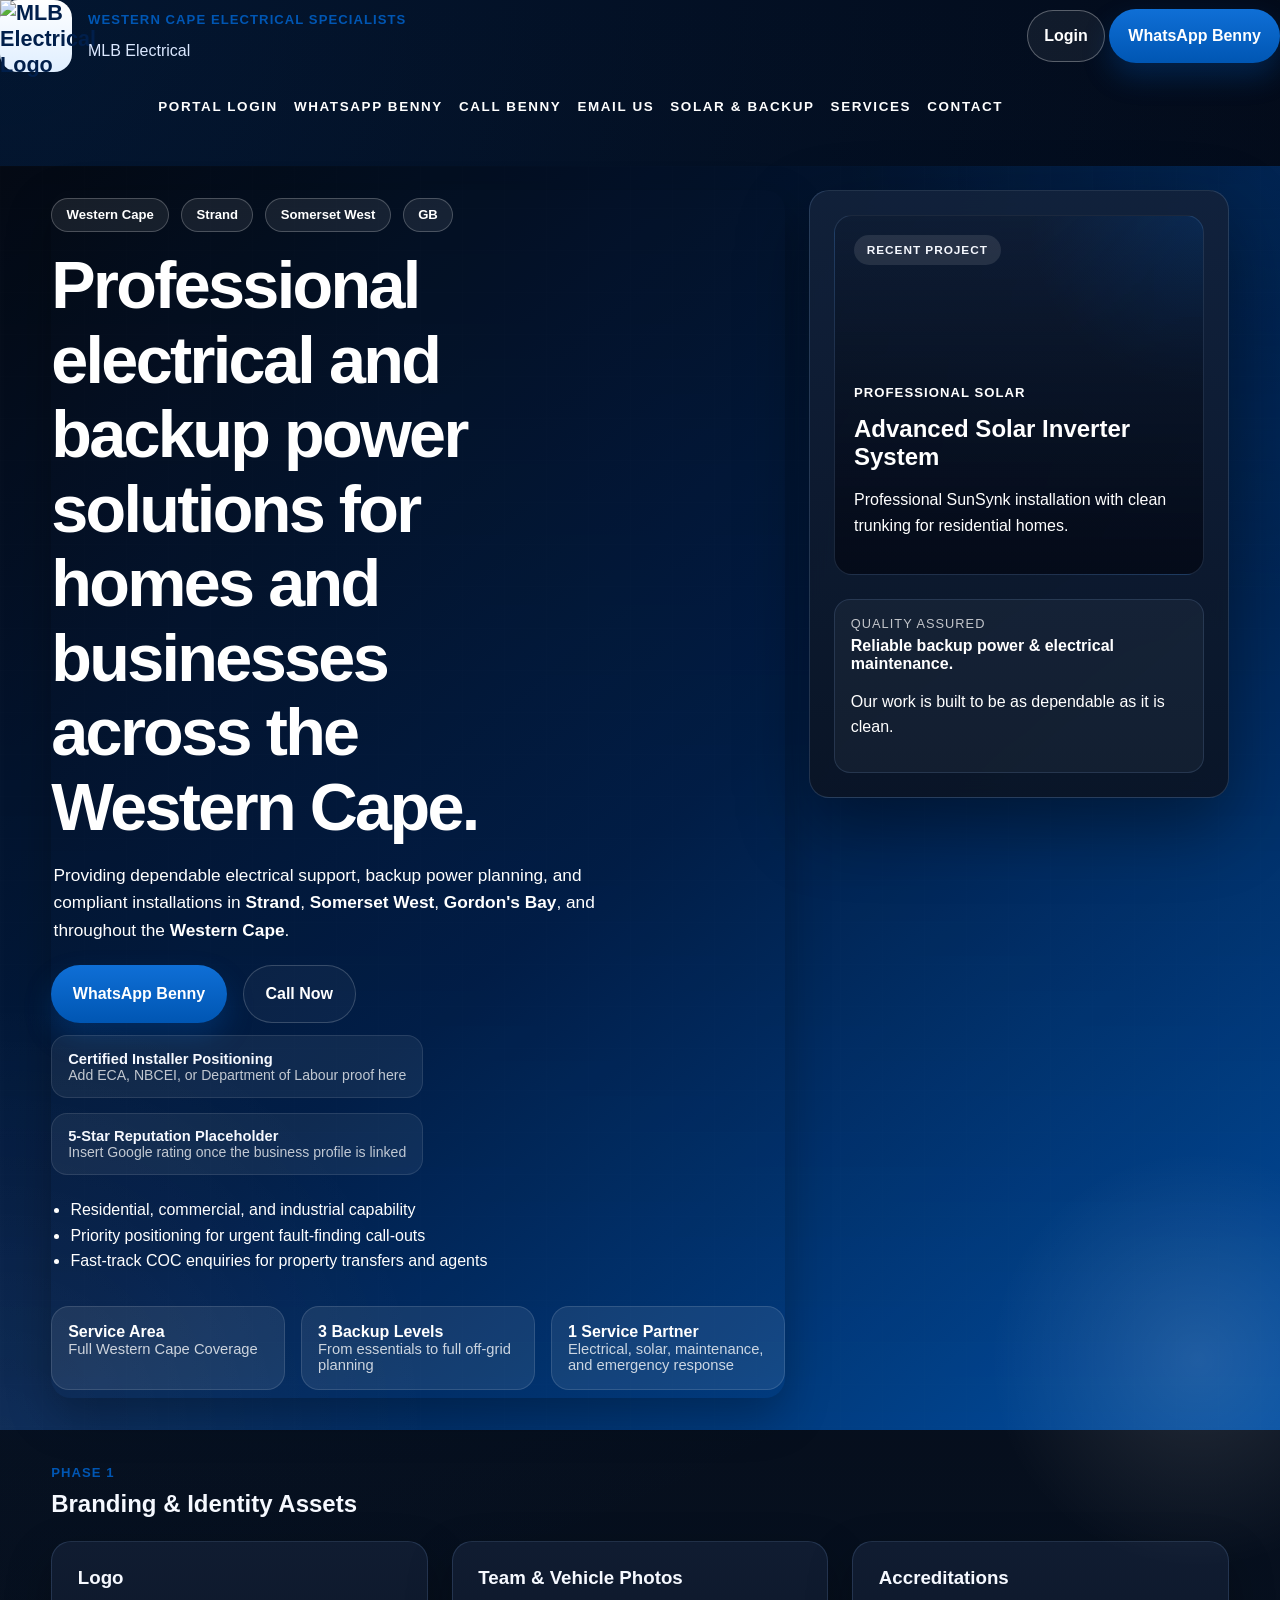
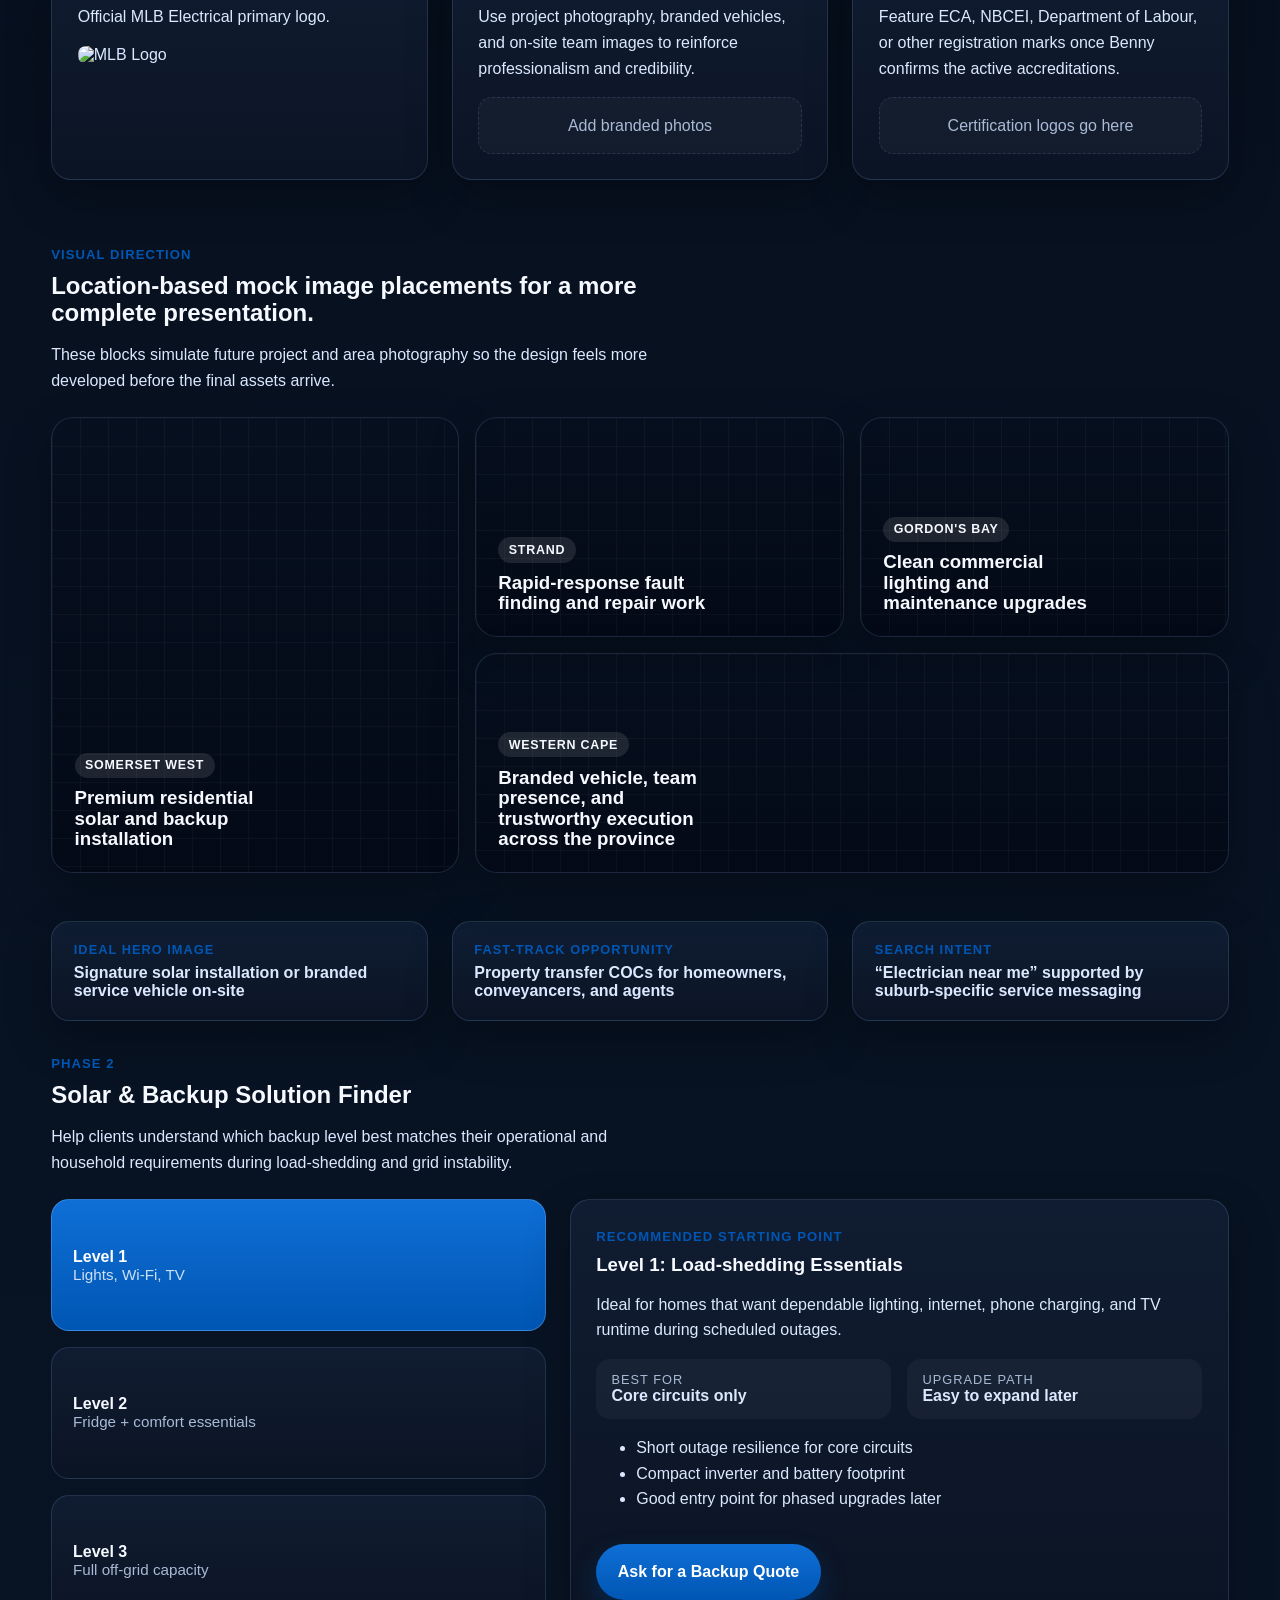
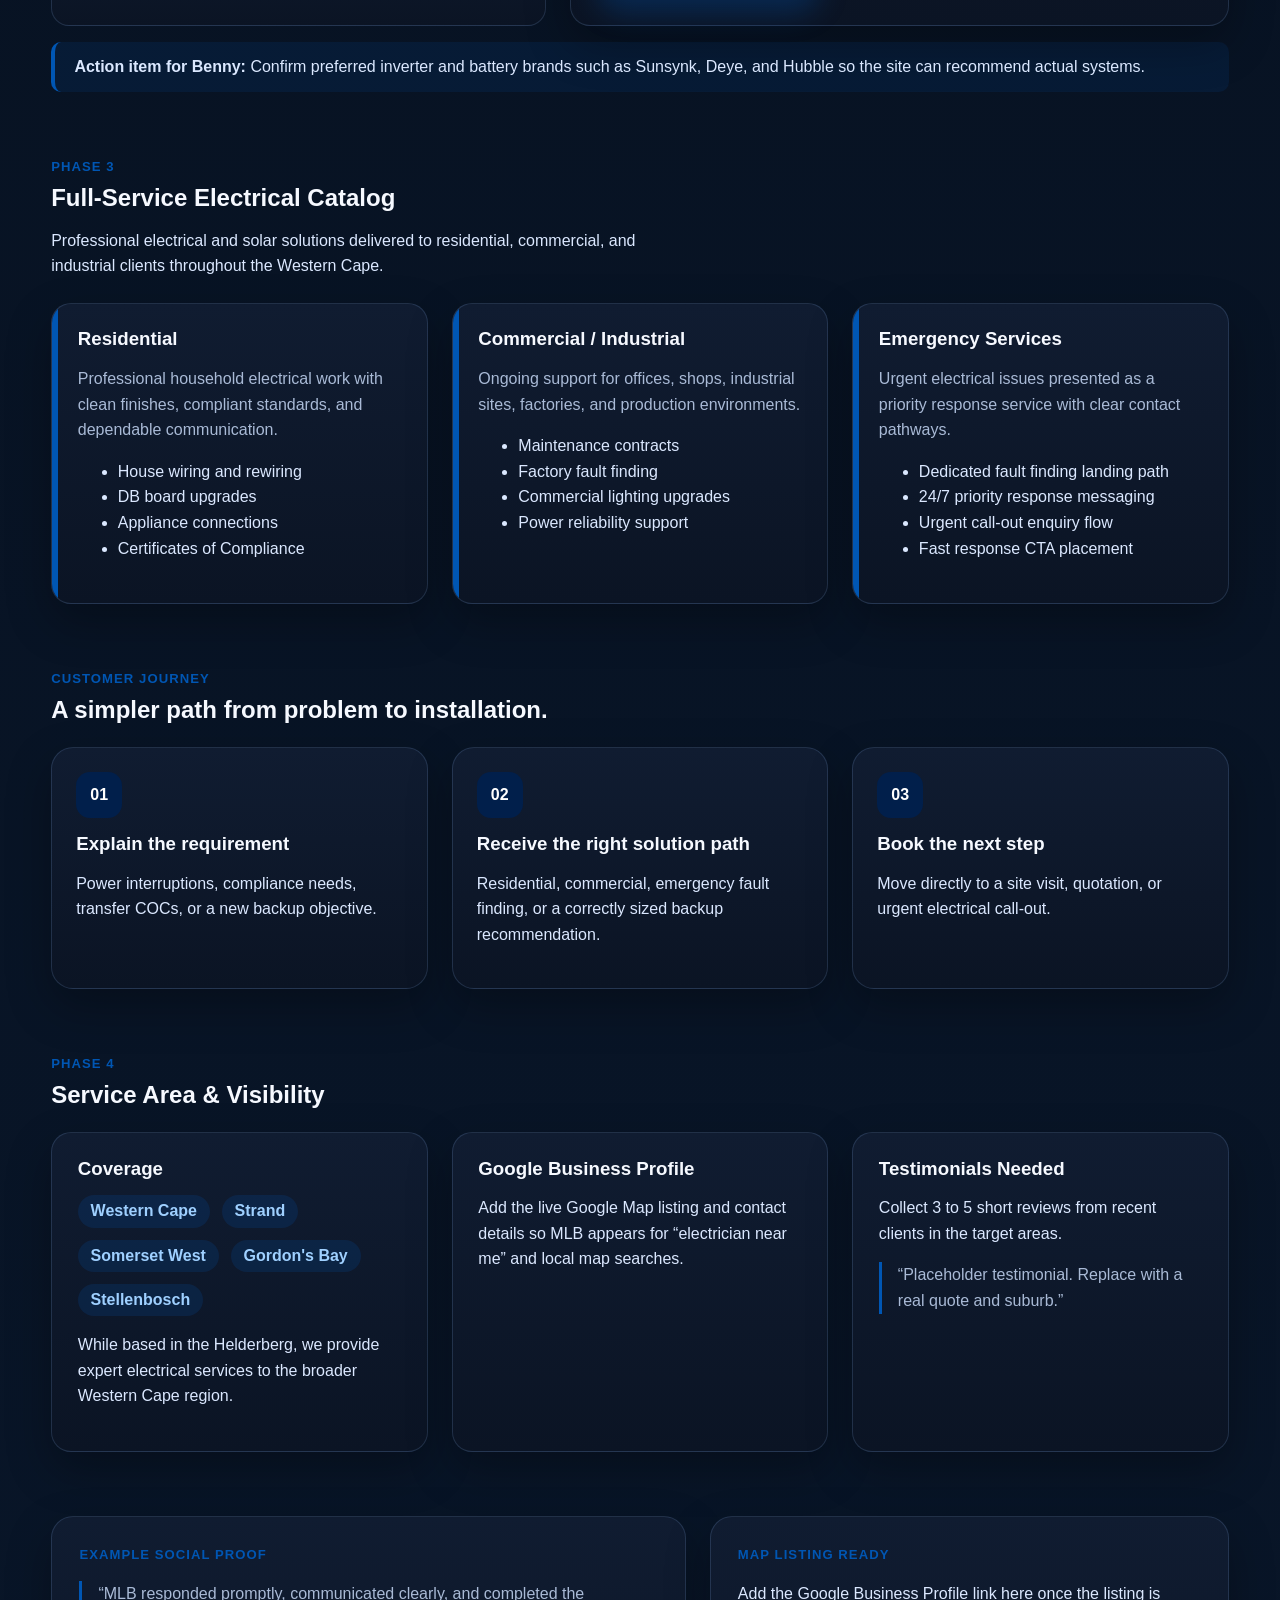
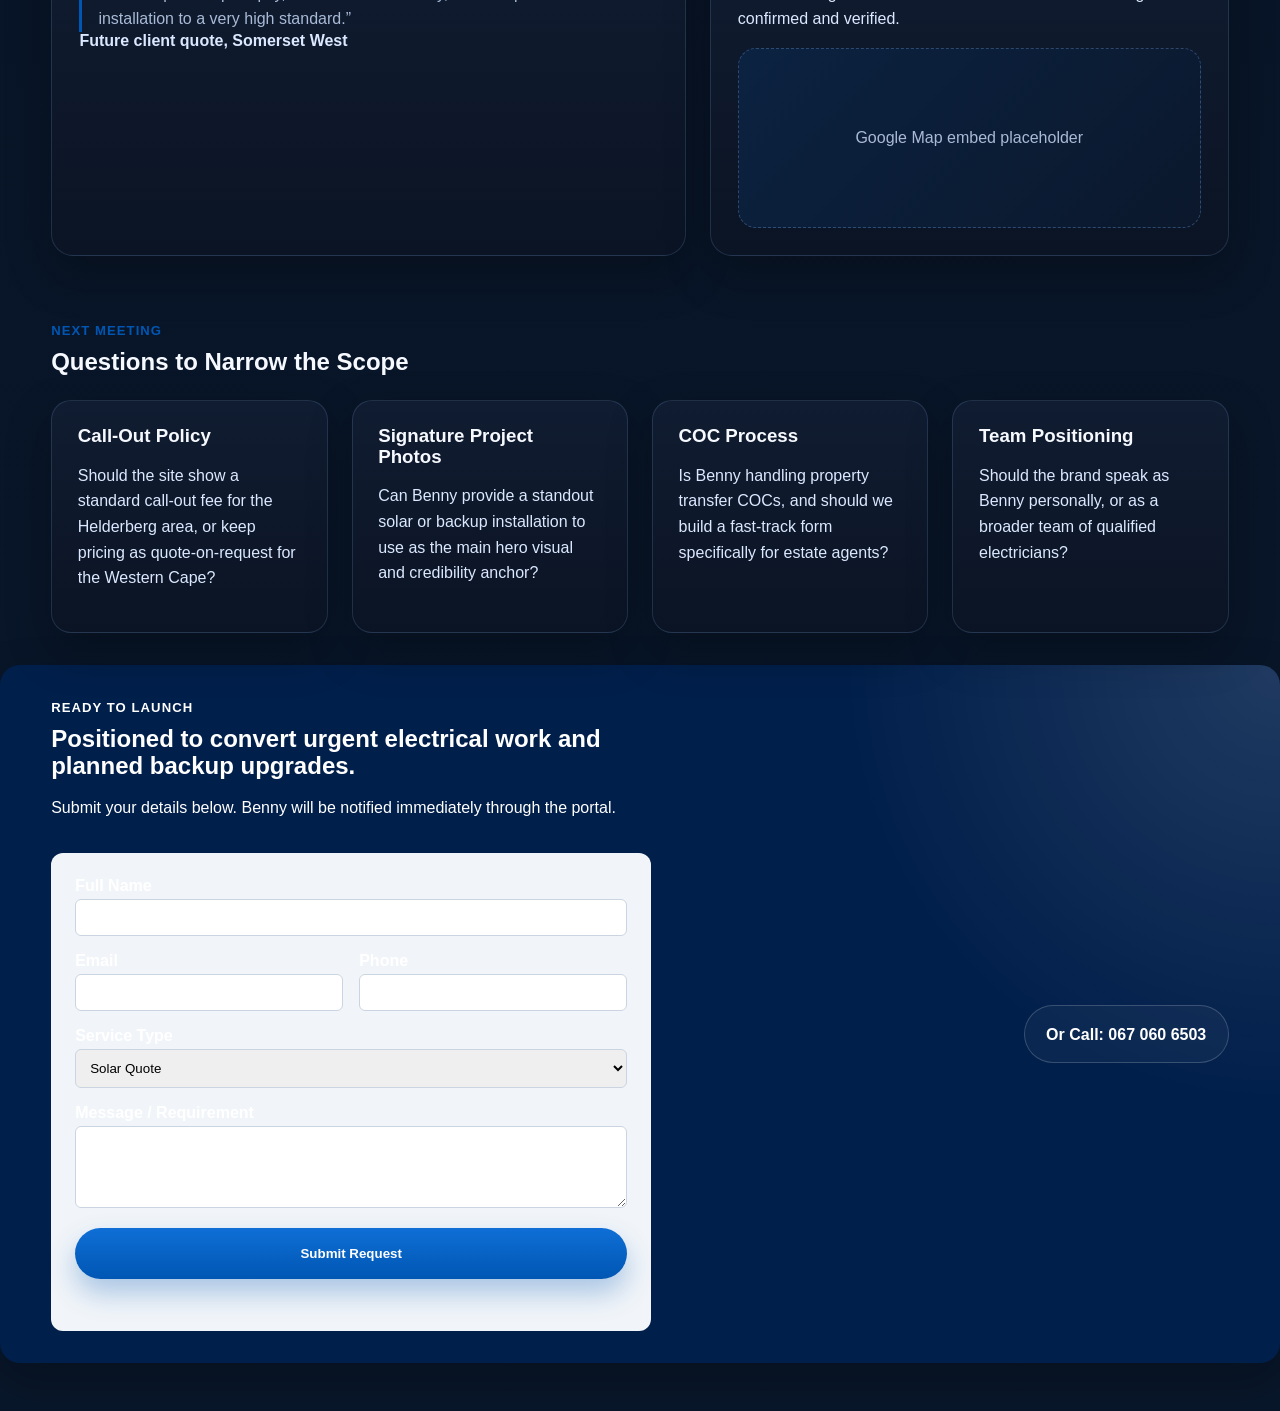
==== commit 9fef3923: "Fix static file paths for deployment and restore missing section" ====
--- a/wwwroot/index.html
+++ b/wwwroot/index.html
@@ -14,7 +14,7 @@
       href="https://fonts.googleapis.com/css2?family=Montserrat:wght@600;700;800&family=Roboto:wght@400;500;700&display=swap"
       rel="stylesheet"
     />
-    <link rel="stylesheet" href="styles.css" />
+    <link rel="stylesheet" href="/styles.css" />
     <!-- CSP Updated to allow Unsplash Images -->
     <meta http-equiv="Content-Security-Policy" content="default-src 'self'; script-src 'self' 'unsafe-inline' 'unsafe-eval' https://www.googletagmanager.com https://www.google-analytics.com https://challenges.cloudflare.com https://static.cloudflareinsights.com; script-src-elem 'self' 'unsafe-inline' https://www.googletagmanager.com https://challenges.cloudflare.com https://static.cloudflareinsights.com; style-src 'self' 'unsafe-inline' https://fonts.googleapis.com; font-src 'self' https://fonts.gstatic.com; img-src 'self' data: https://www.google-analytics.com https://images.unsplash.com; connect-src 'self' https://www.google-analytics.com https://static.cloudflareinsights.com; frame-src 'self' https://challenges.cloudflare.com;">
   </head>
@@ -187,7 +187,20 @@
         </div>
       </section>
 
-      
+      <section class="section trust-strip">
+        <div class="trust-card">
+          <span class="trust-label">Ideal hero image</span>
+          <strong>Signature solar installation or branded service vehicle on-site</strong>
+        </div>
+        <div class="trust-card">
+          <span class="trust-label">Fast-track opportunity</span>
+          <strong>Property transfer COCs for homeowners, conveyancers, and agents</strong>
+        </div>
+        <div class="trust-card">
+          <span class="trust-label">Search intent</span>
+          <strong>“Electrician near me” supported by suburb-specific service messaging</strong>
+        </div>
+      </section>
 
       <section id="backup-finder" class="section accent-section">
         <div class="section-heading">
@@ -453,6 +466,6 @@
             }
         });
     </script>
-    <script src="script.js"></script>
+    <script src="/script.js"></script>
   </body>
 </html>
--- a/styles.css
+++ b/styles.css
@@ -0,0 +1,1053 @@
+* {
+  box-sizing: border-box;
+}
+
+:root {
+  --electric-blue: #0056b3;
+  --deep-navy: #011f4b;
+  --black-blue: #050b16;
+  --white: #ffffff;
+  --ink: #dbe8ff;
+  --ink-strong: #f6f9ff;
+  --text-dark: #a9bad6;
+  --border: rgba(108, 145, 196, 0.22);
+  --surface: #0b1424;
+  --surface-soft: #101c31;
+  --surface-strong: #132440;
+  --shadow: 0 18px 45px rgba(0, 0, 0, 0.28);
+  --shadow-strong: 0 28px 70px rgba(0, 0, 0, 0.38);
+  --radius: 20px;
+}
+
+html {
+  scroll-behavior: smooth;
+}
+
+body {
+  margin: 0;
+  font-family: "Roboto", Arial, sans-serif;
+  color: var(--ink);
+  background:
+    radial-gradient(circle at top left, rgba(0, 86, 179, 0.18), transparent 26%),
+    linear-gradient(180deg, #030814 0%, #071120 30%, #09172b 100%);
+}
+
+h1,
+h2,
+h3 {
+  margin: 0 0 0.8rem;
+  font-family: "Montserrat", Arial, sans-serif;
+  line-height: 1.1;
+  color: var(--ink-strong);
+}
+
+p,
+li,
+blockquote,
+a,
+button {
+  line-height: 1.6;
+}
+
+.hero,
+.section {
+  padding: 2rem clamp(1.2rem, 4vw, 5rem);
+}
+
+.page-shell {
+  overflow: hidden;
+}
+
+.d-grid {
+  display: grid;
+}
+
+.gap-2 {
+  gap: 1rem;
+}
+
+.hero {
+  padding-top: 1.5rem;
+  background:
+    linear-gradient(180deg, rgba(0, 0, 0, 0.14), rgba(0, 0, 0, 0)),
+    radial-gradient(circle at top right, rgba(0, 86, 179, 0.24), transparent 24%),
+    radial-gradient(circle at bottom left, rgba(255, 255, 255, 0.06), transparent 24%),
+    linear-gradient(140deg, rgba(5, 11, 22, 0.98), rgba(1, 31, 75, 0.98) 52%, rgba(0, 86, 179, 0.88));
+  color: var(--white);
+  position: relative;
+}
+
+.hero::after {
+  content: "";
+  position: absolute;
+  inset: auto -10% -140px auto;
+  width: 420px;
+  height: 420px;
+  border-radius: 50%;
+  background: radial-gradient(circle, rgba(255, 255, 255, 0.12), transparent 70%);
+  pointer-events: none;
+}
+
+.hero::before {
+  content: "";
+  position: absolute;
+  inset: 0;
+  background:
+    linear-gradient(90deg, rgba(255, 255, 255, 0.04) 1px, transparent 1px),
+    linear-gradient(rgba(255, 255, 255, 0.04) 1px, transparent 1px);
+  background-size: 42px 42px;
+  opacity: 0.14;
+  pointer-events: none;
+}
+
+.nav,
+.hero-grid,
+.finder,
+.service-grid,
+.seo-grid,
+.question-grid,
+.contact,
+.process-grid,
+.trust-strip,
+.card-grid,
+.testimonial-band {
+  display: grid;
+  gap: 1.5rem;
+}
+
+.nav {
+  grid-template-columns: 1fr auto;
+  align-items: center;
+  margin-bottom: 3rem;
+  position: relative;
+  z-index: 1;
+}
+
+.menu-toggle {
+  display: none;
+  width: 48px;
+  height: 48px;
+  padding: 0;
+  border: 1px solid rgba(255, 255, 255, 0.18);
+  border-radius: 14px;
+  background: rgba(255, 255, 255, 0.04);
+  cursor: pointer;
+}
+
+.menu-toggle span {
+  display: block;
+  width: 18px;
+  height: 2px;
+  margin: 4px auto;
+  border-radius: 999px;
+  background: var(--white);
+  transition: transform 160ms ease, opacity 160ms ease;
+}
+
+.menu-toggle.is-open span:nth-child(1) {
+  transform: translateY(6px) rotate(45deg);
+}
+
+.menu-toggle.is-open span:nth-child(2) {
+  opacity: 0;
+}
+
+.menu-toggle.is-open span:nth-child(3) {
+  transform: translateY(-6px) rotate(-45deg);
+}
+
+.brand {
+  display: flex;
+  gap: 1rem;
+  align-items: center;
+  color: inherit;
+  text-decoration: none;
+}
+
+.brand-copy {
+  display: block;
+}
+
+.brand-mark {
+  display: grid;
+  place-items: center;
+  width: 72px;
+  height: 72px;
+  border-radius: 18px;
+  background: linear-gradient(180deg, #ffffff, #dfeeff);
+  color: var(--deep-navy);
+  font: 800 1.35rem "Montserrat", Arial, sans-serif;
+}
+
+.nav-links {
+  display: flex;
+  gap: 1rem;
+  align-items: center;
+  justify-content: flex-end;
+  flex-wrap: wrap;
+}
+
+.nav-links a {
+  color: var(--white);
+  text-decoration: none;
+  font-family: "Montserrat", Arial, sans-serif;
+  font-size: 0.84rem;
+  font-weight: 600;
+  letter-spacing: 0.12em;
+  text-transform: uppercase;
+}
+
+.hero h1,
+.hero h2,
+.hero .eyebrow,
+.hero p,
+.hero li {
+  color: var(--white);
+}
+
+.hero-grid {
+  grid-template-columns: minmax(0, 1.4fr) minmax(280px, 420px);
+  align-items: start;
+  position: relative;
+  z-index: 1;
+}
+
+.hero-copy,
+.hero-panel,
+.card,
+.service-card,
+.finder-result,
+.contact {
+  border-radius: var(--radius);
+  box-shadow: var(--shadow);
+}
+
+.hero-copy {
+  padding: 0.5rem 0;
+}
+
+.hero-badges {
+  display: flex;
+  flex-wrap: wrap;
+  gap: 0.75rem;
+  margin-bottom: 1rem;
+}
+
+.hero-badges span {
+  padding: 0.55rem 0.9rem;
+  border: 1px solid rgba(255, 255, 255, 0.22);
+  border-radius: 999px;
+  background: rgba(255, 255, 255, 0.08);
+  font-size: 0.82rem;
+  font-weight: 600;
+  white-space: nowrap;
+}
+
+.hero-title {
+  max-width: 14ch;
+  font-size: clamp(2.6rem, 5.2vw, 5.2rem);
+  letter-spacing: -0.04em;
+  margin-bottom: 1rem;
+  line-height: 1.12;
+  text-wrap: balance;
+}
+
+.intro {
+  max-width: 62ch;
+  font-size: 1.08rem;
+  padding-inline: 0.15rem;
+}
+
+.hero-actions {
+  display: flex;
+  flex-wrap: wrap;
+  gap: 1rem;
+  margin: 1.25rem 0 1rem;
+}
+
+.hero-trust {
+  display: flex;
+  flex-wrap: wrap;
+  gap: 0.9rem;
+  margin: -0.2rem 0 1.35rem;
+}
+
+.trust-snippet {
+  min-width: 220px;
+  padding: 0.9rem 1rem;
+  border-radius: 16px;
+  background: rgba(255, 255, 255, 0.06);
+  border: 1px solid rgba(255, 255, 255, 0.1);
+}
+
+.trust-snippet strong,
+.trust-snippet span {
+  display: block;
+}
+
+.trust-snippet strong {
+  color: var(--ink-strong);
+  font-family: "Montserrat", Arial, sans-serif;
+  font-size: 0.92rem;
+}
+
+.trust-snippet span {
+  color: rgba(255, 255, 255, 0.74);
+  font-size: 0.88rem;
+}
+
+.hero-points {
+  padding-left: 1.2rem;
+  margin: 0;
+}
+
+.hero-metrics {
+  display: grid;
+  grid-template-columns: repeat(3, minmax(0, 1fr));
+  gap: 1rem;
+  margin-top: 2rem;
+}
+
+.hero-metrics div {
+  padding: 1rem;
+  border-radius: 18px;
+  background: rgba(255, 255, 255, 0.08);
+  border: 1px solid rgba(255, 255, 255, 0.12);
+}
+
+.hero-metrics strong,
+.hero-metrics span {
+  display: block;
+}
+
+.hero-metrics span {
+  color: rgba(255, 255, 255, 0.78);
+  font-size: 0.92rem;
+}
+
+.hero-panel {
+  padding: 1.5rem;
+  background: linear-gradient(180deg, rgba(18, 34, 59, 0.92), rgba(10, 20, 36, 0.92));
+  border: 1px solid rgba(112, 149, 198, 0.24);
+  backdrop-filter: blur(12px);
+  box-shadow: var(--shadow-strong);
+  align-self: start;
+}
+
+.eyebrow {
+  margin: 0 0 0.5rem;
+  color: var(--electric-blue);
+  text-transform: uppercase;
+  letter-spacing: 0.08em;
+  font-size: 0.82rem;
+  font-weight: 700;
+}
+
+.palette {
+  display: grid;
+  gap: 1rem;
+  margin: 1rem 0;
+}
+
+.mini-panel {
+  margin-top: 1.5rem;
+  padding: 1rem;
+  border-radius: 16px;
+  background: rgba(255, 255, 255, 0.04);
+  border: 1px solid rgba(130, 167, 214, 0.18);
+}
+
+.hero-media {
+  min-height: 360px;
+  display: flex;
+  flex-direction: column;
+  justify-content: flex-end;
+  padding: 1.2rem;
+  border-radius: 18px;
+  background:
+    linear-gradient(180deg, rgba(0, 0, 0, 0.08), rgba(0, 0, 0, 0.62)),
+    radial-gradient(circle at top right, rgba(0, 86, 179, 0.38), transparent 34%),
+    linear-gradient(135deg, #203657, #08101d);
+  border: 1px solid rgba(130, 167, 214, 0.18);
+}
+
+.hero-photo {
+  background:
+    linear-gradient(180deg, rgba(3, 8, 20, 0.12), rgba(3, 8, 20, 0.78)),
+    radial-gradient(circle at top right, rgba(0, 86, 179, 0.26), transparent 34%),
+    url("https://images.unsplash.com/photo-1517048676732-d65bc937f952?auto=format&fit=crop&w=1400&q=80");
+  background-size: cover;
+  background-position: center;
+}
+
+.hero-media-badge {
+  align-self: flex-start;
+  margin-bottom: auto;
+  padding: 0.5rem 0.8rem;
+  border-radius: 999px;
+  background: rgba(255, 255, 255, 0.1);
+  color: var(--ink-strong);
+  font: 700 0.74rem "Montserrat", Arial, sans-serif;
+  letter-spacing: 0.08em;
+  text-transform: uppercase;
+}
+
+.hero-media-copy h2 {
+  margin-top: 0.8rem;
+  line-height: 1.16;
+}
+
+.mini-panel strong,
+.mini-panel p,
+.mini-label {
+  display: block;
+}
+
+.mini-label {
+  margin-bottom: 0.4rem;
+  font-size: 0.8rem;
+  text-transform: uppercase;
+  letter-spacing: 0.08em;
+  color: rgba(255, 255, 255, 0.74);
+}
+
+.swatch {
+  display: inline-block;
+  width: 18px;
+  height: 18px;
+  margin-right: 0.6rem;
+  border-radius: 50%;
+  vertical-align: middle;
+}
+
+.electric {
+  background: var(--electric-blue);
+}
+
+.navy {
+  background: var(--deep-navy);
+}
+
+.slate {
+  background: var(--black-blue);
+}
+
+.button {
+  display: inline-flex;
+  align-items: center;
+  justify-content: center;
+  padding: 0.95rem 1.35rem;
+  border-radius: 999px;
+  border: 0;
+  background: linear-gradient(180deg, #0f6fd6, #0056b3);
+  color: var(--white);
+  text-decoration: none;
+  font-weight: 700;
+  font-family: "Montserrat", Arial, sans-serif;
+  transition: transform 180ms ease, box-shadow 180ms ease, background 180ms ease;
+  box-shadow: 0 14px 28px rgba(0, 86, 179, 0.3);
+}
+
+.button:hover,
+.button:focus-visible {
+  transform: translateY(-2px);
+}
+
+.button-secondary {
+  background: rgba(255, 255, 255, 0.04);
+  border: 1px solid rgba(255, 255, 255, 0.18);
+  box-shadow: none;
+}
+
+.button-nav {
+  padding: 0.9rem 1.2rem;
+  white-space: nowrap;
+}
+
+.button-login {
+  padding: 0.75rem 1rem;
+  border: 1px solid rgba(255, 255, 255, 0.3);
+  background: rgba(255, 255, 255, 0.06);
+  box-shadow: none;
+  white-space: nowrap;
+}
+
+.section {
+  max-width: 1400px;
+  margin: 0 auto;
+}
+
+.section-heading {
+  max-width: 70ch;
+  margin-bottom: 1.5rem;
+}
+
+.card-grid,
+.seo-grid,
+.question-grid {
+  grid-template-columns: repeat(auto-fit, minmax(240px, 1fr));
+}
+
+.mobile-slider {
+  scroll-snap-type: x proximity;
+}
+
+.mobile-slider > * {
+  scroll-snap-align: start;
+}
+
+.card,
+.service-card,
+.finder-result {
+  padding: 1.6rem;
+  background: linear-gradient(180deg, var(--surface-soft), var(--surface));
+  border: 1px solid var(--border);
+  transition: transform 180ms ease, box-shadow 180ms ease, border-color 180ms ease;
+}
+
+.card:hover,
+.service-card:hover,
+.finder-result:hover {
+  transform: translateY(-4px);
+  box-shadow: 0 22px 50px rgba(0, 0, 0, 0.22);
+  border-color: rgba(119, 164, 220, 0.34);
+}
+
+.placeholder {
+  margin-top: 1rem;
+  padding: 1.15rem;
+  border: 1px dashed var(--border);
+  border-radius: 14px;
+  color: var(--text-dark);
+  background: rgba(255, 255, 255, 0.03);
+  text-align: center;
+}
+
+.gallery-grid {
+  display: grid;
+  gap: 1rem;
+  grid-template-columns: 1.05fr 0.95fr 0.95fr;
+  grid-auto-rows: 220px;
+}
+
+.mock-image {
+  position: relative;
+  overflow: hidden;
+  border-radius: 22px;
+  border: 1px solid var(--border);
+  background:
+    linear-gradient(180deg, rgba(0, 0, 0, 0.1), rgba(0, 0, 0, 0.58)),
+    radial-gradient(circle at top right, rgba(0, 86, 179, 0.45), transparent 30%),
+    linear-gradient(135deg, #203657, #0c1526);
+  box-shadow: var(--shadow);
+}
+
+.photo-solar {
+  background:
+    linear-gradient(180deg, rgba(3, 8, 20, 0.12), rgba(3, 8, 20, 0.78)),
+    url("https://images.unsplash.com/photo-1509391366360-2e959784a276?auto=format&fit=crop&w=1200&q=80");
+  background-size: cover;
+  background-position: center;
+}
+
+.photo-fault {
+  background:
+    linear-gradient(180deg, rgba(3, 8, 20, 0.18), rgba(3, 8, 20, 0.8)),
+    url("https://images.unsplash.com/photo-1621905252507-b35492cc74b4?auto=format&fit=crop&w=1200&q=80");
+  background-size: cover;
+  background-position: center;
+}
+
+.photo-commercial {
+  background:
+    linear-gradient(180deg, rgba(3, 8, 20, 0.18), rgba(3, 8, 20, 0.8)),
+    url("https://images.unsplash.com/photo-1497366754035-f200968a6e72?auto=format&fit=crop&w=1200&q=80");
+  background-size: cover;
+  background-position: center;
+}
+
+.photo-van {
+  background:
+    linear-gradient(180deg, rgba(3, 8, 20, 0.18), rgba(3, 8, 20, 0.78)),
+    url("https://images.unsplash.com/photo-1503376780353-7e6692767b70?auto=format&fit=crop&w=1600&q=80");
+  background-size: cover;
+  background-position: center;
+}
+
+.mock-image::before {
+  content: "";
+  position: absolute;
+  inset: 0;
+  background:
+    linear-gradient(90deg, rgba(255, 255, 255, 0.03) 1px, transparent 1px),
+    linear-gradient(rgba(255, 255, 255, 0.03) 1px, transparent 1px);
+  background-size: 28px 28px;
+}
+
+.mock-image.tall {
+  grid-row: span 2;
+}
+
+.mock-image.wide {
+  grid-column: span 2;
+}
+
+.mock-overlay {
+  position: absolute;
+  inset: auto 0 0 0;
+  padding: 1.4rem;
+  z-index: 1;
+}
+
+.mock-overlay span {
+  display: inline-block;
+  margin-bottom: 0.65rem;
+  padding: 0.35rem 0.65rem;
+  border-radius: 999px;
+  background: rgba(255, 255, 255, 0.1);
+  color: var(--ink-strong);
+  font-size: 0.78rem;
+  font-weight: 700;
+  letter-spacing: 0.06em;
+  text-transform: uppercase;
+}
+
+.mock-overlay h3 {
+  max-width: 20ch;
+  margin: 0;
+}
+
+.accent-section {
+  padding-top: 0;
+}
+
+.trust-strip {
+  grid-template-columns: repeat(3, minmax(0, 1fr));
+  margin-top: -1rem;
+}
+
+.trust-card {
+  padding: 1.25rem 1.35rem;
+  border-radius: 18px;
+  background: linear-gradient(180deg, #0f1d33, #0b1424);
+  border: 1px solid var(--border);
+  box-shadow: var(--shadow);
+}
+
+.trust-label {
+  display: block;
+  margin-bottom: 0.4rem;
+  font-size: 0.8rem;
+  font-weight: 700;
+  text-transform: uppercase;
+  letter-spacing: 0.08em;
+  color: var(--electric-blue);
+}
+
+.finder {
+  grid-template-columns: minmax(0, 0.9fr) minmax(0, 1.2fr);
+  align-items: stretch;
+}
+
+.finder-options {
+  display: grid;
+  gap: 1rem;
+}
+
+.tier-button {
+  padding: 1.2rem 1.3rem;
+  text-align: left;
+  border-radius: 18px;
+  border: 1px solid var(--border);
+  background: linear-gradient(180deg, #101c31, #0b1424);
+  color: var(--ink-strong);
+  font: 700 1rem "Montserrat", Arial, sans-serif;
+  cursor: pointer;
+  transition: transform 160ms ease, border-color 160ms ease, background 160ms ease;
+}
+
+.tier-button:hover,
+.tier-button:focus-visible {
+  transform: translateX(4px);
+  border-color: rgba(119, 164, 220, 0.4);
+}
+
+.tier-button span {
+  display: block;
+  color: var(--text-dark);
+  font: 500 0.95rem "Roboto", Arial, sans-serif;
+}
+
+.tier-button.active {
+  background: linear-gradient(180deg, #0f6fd6, #0056b3);
+  color: var(--white);
+  border-color: rgba(140, 194, 255, 0.32);
+}
+
+.tier-button.active span {
+  color: rgba(255, 255, 255, 0.8);
+}
+
+.result-specs {
+  display: grid;
+  grid-template-columns: repeat(2, minmax(0, 1fr));
+  gap: 1rem;
+  margin: 1rem 0 0.6rem;
+}
+
+.result-specs div {
+  padding: 0.85rem 0.95rem;
+  border-radius: 14px;
+  background: rgba(255, 255, 255, 0.04);
+}
+
+.result-specs span,
+.result-specs strong {
+  display: block;
+}
+
+.result-specs span {
+  font-size: 0.8rem;
+  text-transform: uppercase;
+  letter-spacing: 0.08em;
+  color: var(--text-dark);
+}
+
+.result-cta {
+  margin-top: 1rem;
+}
+
+.brand-note {
+  margin-top: 1rem;
+  padding: 1rem 1.2rem;
+  border-left: 4px solid var(--electric-blue);
+  background: rgba(0, 86, 179, 0.12);
+  border-radius: 10px;
+}
+
+.service-grid {
+  grid-template-columns: repeat(auto-fit, minmax(260px, 1fr));
+}
+
+.service-card {
+  position: relative;
+  overflow: hidden;
+}
+
+.service-card p {
+  color: var(--text-dark);
+}
+
+.service-card::before {
+  content: "";
+  position: absolute;
+  inset: 0 auto 0 0;
+  width: 6px;
+  background: var(--electric-blue);
+}
+
+.service-card.emergency::before {
+  background: var(--electric-blue);
+}
+
+.area-tags {
+  display: flex;
+  flex-wrap: wrap;
+  gap: 0.75rem;
+  margin: 1rem 0;
+}
+
+.area-tags span {
+  padding: 0.45rem 0.8rem;
+  border-radius: 999px;
+  background: rgba(0, 86, 179, 0.18);
+  color: #9fd0ff;
+  font-weight: 700;
+}
+
+blockquote {
+  margin: 1rem 0 0;
+  padding-left: 1rem;
+  border-left: 3px solid var(--electric-blue);
+  color: var(--text-dark);
+}
+
+.process-section {
+  position: relative;
+}
+
+.process-grid {
+  grid-template-columns: repeat(3, minmax(0, 1fr));
+}
+
+.process-step {
+  padding: 1.5rem;
+  border-radius: 22px;
+  background: linear-gradient(180deg, var(--surface-soft), var(--surface));
+  border: 1px solid var(--border);
+  box-shadow: var(--shadow);
+}
+
+.process-step span {
+  display: inline-grid;
+  place-items: center;
+  width: 46px;
+  height: 46px;
+  margin-bottom: 1rem;
+  border-radius: 14px;
+  background: var(--deep-navy);
+  color: var(--white);
+  font: 800 1rem "Montserrat", Arial, sans-serif;
+}
+
+.testimonial-band {
+  grid-template-columns: 1.1fr 0.9fr;
+}
+
+.testimonial-card {
+  padding: 1.7rem;
+  border-radius: 22px;
+  background: linear-gradient(180deg, var(--surface-soft), var(--surface));
+  border: 1px solid var(--border);
+  box-shadow: var(--shadow);
+}
+
+.map-placeholder {
+  margin-top: 1rem;
+  min-height: 180px;
+  display: grid;
+  place-items: center;
+  border-radius: 18px;
+  border: 1px dashed rgba(116, 162, 221, 0.34);
+  background:
+    linear-gradient(135deg, rgba(0, 86, 179, 0.18), rgba(1, 31, 75, 0.12)),
+    #0d1728;
+  color: var(--text-dark);
+}
+
+.contact {
+  grid-template-columns: 1fr auto;
+  align-items: center;
+  margin-bottom: 3rem;
+  background:
+    radial-gradient(circle at top right, rgba(255, 255, 255, 0.12), transparent 30%),
+    var(--deep-navy);
+  color: var(--white);
+}
+
+.contact h2,
+.contact p,
+.contact .eyebrow {
+  color: var(--white);
+}
+
+@media (max-width: 860px) {
+  .nav,
+  .hero-grid,
+  .finder,
+  .contact,
+  .testimonial-band,
+  .process-grid,
+  .trust-strip {
+    grid-template-columns: 1fr;
+  }
+
+  .nav {
+    grid-template-columns: 1fr auto auto auto;
+    gap: 0.75rem;
+    align-items: center;
+    margin-bottom: 2rem;
+  }
+
+  .menu-toggle {
+    display: inline-block;
+  }
+
+  .nav-links {
+    display: none;
+    position: absolute;
+    top: calc(100% + 0.85rem);
+    right: 0;
+    left: 0;
+    padding: 1rem;
+    border-radius: 20px;
+    background: rgba(7, 17, 32, 0.98);
+    border: 1px solid rgba(112, 149, 198, 0.24);
+    box-shadow: var(--shadow-strong);
+    gap: 0.75rem;
+  }
+
+  .nav-links.is-open {
+    display: grid;
+    grid-template-columns: 1fr;
+  }
+
+  .button-nav {
+    display: inline-flex;
+    width: auto;
+    min-height: 48px;
+    padding-inline: 1rem;
+  }
+
+  .button-login {
+    min-height: 48px;
+  }
+
+  .hero-metrics {
+    grid-template-columns: 1fr;
+  }
+
+  .hero-title {
+    max-width: 14ch;
+    font-size: clamp(1.9rem, 5.8vw, 2.55rem);
+    line-height: 1.28;
+    margin-bottom: 0.85rem;
+  }
+
+  .hero-badges {
+    flex-wrap: nowrap;
+    overflow-x: auto;
+    padding-bottom: 0.15rem;
+    margin-inline: -0.1rem;
+    margin-bottom: 0.8rem;
+  }
+
+  .nav-links a {
+    font-size: 0.82rem;
+    text-align: left;
+  }
+
+  .hero-badges span {
+    font-size: 0.82rem;
+    padding: 0.5rem 0.8rem;
+  }
+
+  .hero-trust {
+    display: none;
+  }
+
+  .result-specs,
+  .gallery-grid {
+    grid-template-columns: 1fr;
+  }
+
+  .gallery-grid {
+    grid-auto-rows: 180px;
+  }
+
+  .mock-image.tall,
+  .mock-image.wide {
+    grid-row: span 1;
+    grid-column: span 1;
+  }
+
+  .section {
+    padding-left: 1.25rem;
+    padding-right: 1.25rem;
+  }
+
+  .d-md-block {
+    display: block;
+  }
+
+  .card,
+  .service-card,
+  .finder-result,
+  .testimonial-card,
+  .process-step,
+  .trust-card {
+    padding: 1.2rem;
+  }
+}
+
+@media (max-width: 560px) {
+  .nav {
+    gap: 0.6rem;
+    margin-bottom: 1.4rem;
+  }
+
+  .brand {
+    align-items: flex-start;
+  }
+
+  .brand-copy {
+    display: none;
+  }
+
+  .brand-mark {
+    width: 58px;
+    height: 58px;
+    border-radius: 14px;
+    font-size: 1.1rem;
+  }
+
+  .hero-actions {
+    display: grid;
+    gap: 0.75rem;
+    margin: 1rem 0 0.8rem;
+  }
+
+  .hero-metrics div,
+  .mock-overlay,
+  .hero-panel {
+    padding: 1rem;
+  }
+
+  .hero-media {
+    min-height: 280px;
+  }
+
+  .button,
+  .button-secondary,
+  .button-nav,
+  .button-login {
+    width: 100%;
+  }
+
+  .hero-title {
+    max-width: 11ch;
+    font-size: clamp(1.7rem, 6.4vw, 2.15rem);
+    line-height: 1.35;
+  }
+
+  .intro {
+    padding-inline: 0.25rem;
+    font-size: 0.98rem;
+  }
+
+  .hero-points,
+  .hero-metrics,
+  .mini-panel {
+    display: none;
+  }
+
+  .hero-grid {
+    gap: 1rem;
+  }
+
+  .hero-panel {
+    padding: 0;
+    border: 0;
+    background: transparent;
+    box-shadow: none;
+  }
+
+  .hero-points {
+    padding-left: 1rem;
+  }
+
+  .mobile-slider {
+    display: grid;
+    grid-auto-flow: column;
+    grid-auto-columns: minmax(84%, 1fr);
+    overflow-x: auto;
+    padding-bottom: 0.4rem;
+    margin-right: -1rem;
+    padding-right: 1rem;
+    -webkit-overflow-scrolling: touch;
+  }
+
+  .mobile-slider > .card {
+    min-height: 100%;
+  }
+}
